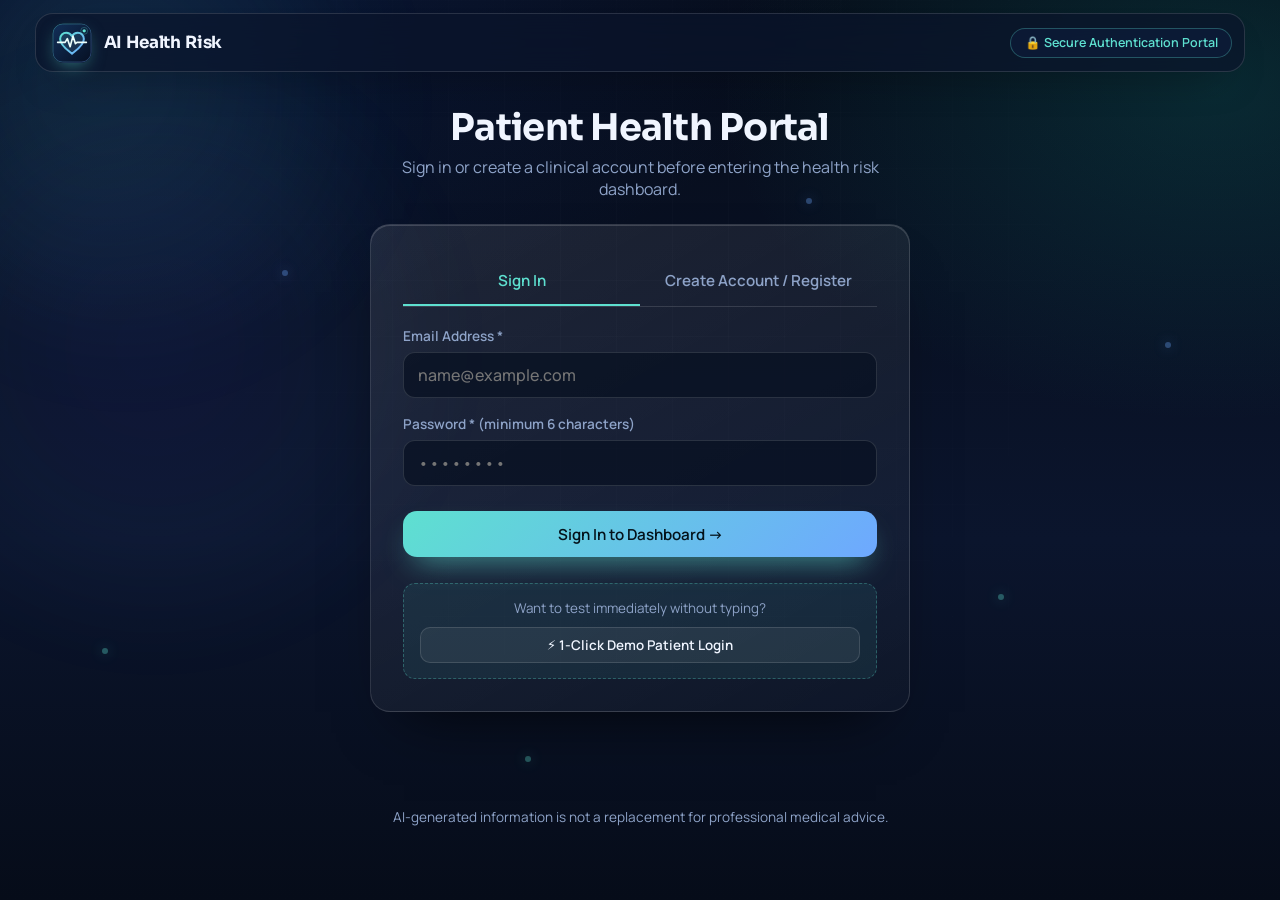
==== index.html @ 74d78f38 "Checkpoint: Working baseline before HealthBridge AI transformation" ====
<!DOCTYPE html>
<html lang="en">

<head>
  <meta charset="utf-8">
  <meta name="viewport" content="width=device-width, initial-scale=1">
  <title>Dashboard | AI Health Risk Prediction</title>
  <meta name="description"
    content="AI health risk prediction, clinical analytics dashboard, vital indicators, and medical recommendations.">
  <meta name="theme-color" content="#060c19">
  <link rel="icon" href="assets/icons/favicon.svg" type="image/svg+xml">
  <link rel="stylesheet" href="style.css">
</head>

<body>
  <a class="skip" href="#main">Skip to content</a>
  <div class="bg" aria-hidden="true"><i></i><i></i><i></i><i></i><i></i><i></i></div>
  <div class="orb-float a" aria-hidden="true"></div>
  <div class="orb-float b" aria-hidden="true"></div>

  <header class="topbar">
    <a class="brand" href="index.html" aria-label="AI Health Risk Dashboard home">
      <b>
        <svg class="ico" viewBox="0 0 24 24" fill="none" stroke="currentColor" stroke-width="1.8" stroke-linecap="round"
          stroke-linejoin="round" aria-hidden="true">
          <path d="M3 12h4l3-8 4 16 3-8h4" />
        </svg>
      </b>
      <span>AI Health Risk</span>
    </a>
    <button class="burger" type="button" aria-expanded="false" aria-controls="menu"
      aria-label="Open menu"><span></span></button>
    <nav id="menu" class="menu" aria-label="Main">
      <a href="index.html" aria-current="page" class="active">Dashboard</a>
      <a href="history.html">Health History</a>
      <a href="prescription.html">Prescription Vault</a>
      <a href="allergies.html">Allergies</a>
      <a href="result.html">Result</a>
      <a href="recommendation.html">Recommendations</a>
    </nav>
  </header>

  <main id="main" class="container">
    <!-- 1. WELCOME / DASHBOARD HEADER SECTION (Section 3) -->
    <section class="dashboard-welcome-banner glass" aria-labelledby="welcome-heading">
      <div class="welcome-text-col">
        <h1 id="welcome-heading">Welcome, <span id="dash-user-name">Patient</span></h1>
        <p>Comprehensive cardiovascular risk analytics, vital signs monitoring, and personalized clinical guidance.</p>
        <div class="welcome-meta-chips">
          <span class="meta-chip" id="dash-model-status">Checking model status…</span>
          <span class="meta-chip" id="dash-today-date">October 15, 2026</span>
          <span class="meta-chip" id="dash-total-evals-badge">0 Assessments Recorded</span>
        </div>
        <div class="welcome-cta-group">
          <a href="#analysis" class="btn p">
            <svg viewBox="0 0 24 24" fill="none" stroke="currentColor" stroke-width="2" style="width:18px;height:18px">
              <path d="M12 5v14M5 12h14" />
            </svg>
            Run Risk Assessment
          </a>
          <a href="recommendation.html" class="btn">
            <svg viewBox="0 0 24 24" fill="none" stroke="currentColor" stroke-width="2" style="width:18px;height:18px">
              <path d="M9 12l2 2 4-4m6 2a9 9 0 11-18 0 9 9 0 0118 0z" />
            </svg>
            Clinical Guidance
          </a>
        </div>
      </div>

      <!-- 3D Interactive Cardiac Hologram Visualizer Stage -->
      <div class="cardiac-3d-stage" id="cardiac-3d-stage" aria-label="Interactive 3D Cardiovascular Model">
        <div class="cardiac-3d-rings-container">
          <div class="gyro-ring ring-x"></div>
          <div class="gyro-ring ring-y"></div>
          <div class="cardiac-aura"></div>
        </div>
        <canvas id="cardiac-3d-canvas" width="220" height="220" title="Interactive 3D Heart Lattice (move cursor to rotate)"></canvas>
        <div class="cardiac-holo-tag">
          <span class="holo-pulse-indicator"></span>
          <span class="holo-pulse-caption">3D CARDIAC MESH &bull; <strong id="hologram-bpm">72</strong> BPM</span>
        </div>
      </div>
    </section>

    <!-- 2. PRIMARY TOP ANALYTICS GRID: Latest Result + Key Vitals (Section 3) -->
    <section class="dashboard-top-grid" aria-label="Primary Health Indicators">
      <!-- Left: Latest Health-Risk Assessment Card -->
      <article class="latest-risk-card glass tilt" id="dashboard-latest-risk">
        <div class="card-top-row">
          <div class="card-title-group">
            <h2>Latest Estimated Risk</h2>
            <p>Most recent model prediction from your saved assessments</p>
          </div>
          <div id="latest-risk-badge-slot">
            <span class="status-pill info">Checking...</span>
          </div>
        </div>

        <div id="latest-risk-content">
          <div style="text-align:center;padding:2rem 1rem">
            <p style="color:var(--text-muted)">Loading latest health risk evaluation...</p>
          </div>
        </div>
      </article>

      <!-- Right: Key Health Indicators (Vitals Summary) -->
      <article class="vitals-overview-card glass tilt" id="dashboard-vitals-overview">
        <div class="card-top-row">
          <div class="card-title-group">
            <h3>Key Health Indicators</h3>
            <p>Measurements from your latest saved assessment</p>
          </div>
          <span class="meta-chip" id="vitals-time-badge">Latest Records</span>
        </div>

        <div class="vitals-list-container" id="vitals-rows-container">
          <!-- Populated dynamically via script.js with real data -->
          <div style="text-align:center;padding:2rem 1rem">
            <p style="color:var(--text-muted)">Loading vital readings...</p>
          </div>
        </div>

        <div class="card-action-footer">
          <a href="#analysis" class="btn btn-sm p" style="width:100%">+ Update Vital Readings</a>
        </div>
      </article>
    </section>

    <!-- 3. CLINICAL HUB QUICK ACTIONS (Prescription Vault, Recommendations, Allergies, Problems) -->
    <section class="quick-hub-section" aria-labelledby="hub-heading">
      <div class="section-headline-group">
        <h2 id="hub-heading">Clinical Management Hub</h2>
        <p>Access your medical documents, allergy sensitivities, symptoms, and clinical advice.</p>
      </div>

      <div class="quick-hub-grid">
        <a href="prescription.html" class="quick-hub-card glass tilt">
          <div class="quick-hub-icon-row">
            <span class="quick-hub-icon">💊</span>
            <span class="quick-hub-stat-pill" id="hub-presc-count">Prescription Vault</span>
          </div>
          <h3>Prescription Vault</h3>
          <p>Securely store doctor prescriptions, upload clinical documents, and track medications.</p>
          <span class="quick-hub-link">Open Prescription Vault &rarr;</span>
        </a>

        <a href="recommendation.html" class="quick-hub-card glass tilt">
          <div class="quick-hub-icon-row">
            <span class="quick-hub-icon">📋</span>
            <span class="quick-hub-stat-pill">Clinical Guidance</span>
          </div>
          <h3>Personalized Guidance</h3>
          <p>Physician-aligned advice, lifestyle recommendations, and medicine safety screenings.</p>
          <span class="quick-hub-link">View Clinical Recommendations &rarr;</span>
        </a>

        <a href="allergies.html" class="quick-hub-card glass tilt">
          <div class="quick-hub-icon-row">
            <span class="quick-hub-icon">🛡️</span>
            <span class="quick-hub-stat-pill" id="hub-allergy-count">Allergy Profile</span>
          </div>
          <h3>Allergy Sensitivities</h3>
          <p>Document known drug and food allergies to protect against adverse interactions.</p>
          <span class="quick-hub-link">Manage Allergy Profile &rarr;</span>
        </a>

        <a href="problems.html" class="quick-hub-card glass tilt">
          <div class="quick-hub-icon-row">
            <span class="quick-hub-icon">🩺</span>
            <span class="quick-hub-stat-pill" id="hub-problem-count">Symptom Log</span>
          </div>
          <h3>Health Complaints</h3>
          <p>Record recent symptoms and complaints with automated NLP categorization.</p>
          <span class="quick-hub-link">View Health Problems &rarr;</span>
        </a>
      </div>
    </section>

    <!-- 4. HEALTH ASSESSMENT INPUT FORM -->
    <section id="analysis" class="clinical-form-card glass" aria-labelledby="analysis-form-title">
      <div class="form-header-area">
        <h2 id="analysis-form-title">
          <svg viewBox="0 0 24 24" fill="none" stroke="currentColor" stroke-width="2" class="ico"
            style="color:var(--primary)" aria-hidden="true">
            <path d="M22 12h-4l-3 9L9 3l-3 9H2" />
          </svg>
          Heart Risk Assessment
        </h2>
        <p>Enter your own, current values. The trained model uses exactly these nine inputs to estimate a risk category.
          Fields marked <span class="req" aria-hidden="true">*</span><span class="sr">with an asterisk</span> are
          required.</p>
      </div>

      <!-- Urgent-care guidance: always visible, never gated behind the prediction -->
      <aside class="urgent-box" aria-labelledby="urgent-title">
        <div class="urgent-ico-3d-wrap">
          <span class="urgent-ico" aria-hidden="true">!</span>
          <span class="urgent-pulse-wave"></span>
        </div>
        <div class="urgent-content-col">
          <div class="urgent-badge-pill">Clinical Safety Advisory</div>
          <h3 id="urgent-title">Information give you a right path</h3>
          <p>If you have chest pain or pressure, pain spreading to the arm, jaw or back, difficulty breathing, fainting,
            or sudden weakness or confusion, <strong>call your local emergency number now</strong> (for example 112 in
            India and Europe, 911 in the US).</p>
        </div>
      </aside>
      <div id="red-flag-alert" class="urgent-box live" role="alert" hidden></div>

      <form id="analysis-form" novalidate aria-describedby="analysis-form-title">
        <fieldset class="form-fieldset-group">
          <legend class="form-section-title">1. About you</legend>
          <div class="form-grid-3">
            <div class="field">
              <label for="age">Age <span class="req" aria-hidden="true">*</span></label>
              <div class="input-unit">
                <input id="age" name="age" type="number" inputmode="numeric" min="1" max="120" step="1" required
                  placeholder="e.g. 45" aria-describedby="age-help age-err">
                <span class="unit" aria-hidden="true">years</span>
              </div>
              <p class="field-help" id="age-help">Whole years, 1–120.</p>
              <p class="field-err" id="age-err"></p>
            </div>
            <div class="field">
              <label for="gender">Sex <span class="req" aria-hidden="true">*</span></label>
              <select id="gender" name="gender" data-options="gender" required
                aria-describedby="gender-help gender-err"></select>
              <p class="field-help" id="gender-help">The model was trained with Male / Female only.</p>
              <p class="field-err" id="gender-err"></p>
            </div>
          </div>
        </fieldset>

        <fieldset class="form-fieldset-group">
          <legend class="form-section-title">2. Medical history &amp; lifestyle</legend>
          <div class="form-grid-3">
            <div class="field">
              <label for="smoker_status">Do you currently smoke? <span class="req" aria-hidden="true">*</span></label>
              <select id="smoker_status" name="smoker_status" data-options="smoker_status" required
                aria-describedby="smoker-help smoker_status-err"></select>
              <p class="field-help" id="smoker-help">Any tobacco smoking at present.</p>
              <p class="field-err" id="smoker_status-err"></p>
            </div>
            <div class="field">
              <label for="diabetes_history">Diagnosed with diabetes? <span class="req"
                  aria-hidden="true">*</span></label>
              <select id="diabetes_history" name="diabetes_history" data-options="diabetes_history" required
                aria-describedby="diabetes-help diabetes_history-err"></select>
              <p class="field-help" id="diabetes-help">Diagnosed by a doctor (type 1 or type 2).</p>
              <p class="field-err" id="diabetes_history-err"></p>
            </div>
          </div>
        </fieldset>

        <fieldset class="form-fieldset-group">
          <legend class="form-section-title">3. Measurements</legend>
          <p class="fieldset-note">Measure while seated and rested for at least 5 minutes.</p>
          <div class="form-grid-3">
            <div class="field">
              <label for="systolic_blood_pressure">Systolic blood pressure <span class="req"
                  aria-hidden="true">*</span></label>
              <div class="input-unit">
                <input id="systolic_blood_pressure" name="systolic_blood_pressure" type="number" inputmode="decimal"
                  min="50" max="280" step="any" required placeholder="e.g. 118"
                  aria-describedby="sbp-help systolic_blood_pressure-err">
                <span class="unit" aria-hidden="true">mmHg</span>
              </div>
              <p class="field-help" id="sbp-help">The top number on a BP monitor. Accepted 50–280.</p>
              <p class="field-err" id="systolic_blood_pressure-err"></p>
            </div>
            <div class="field">
              <label for="heart_rate">Resting heart rate <span class="req" aria-hidden="true">*</span></label>
              <div class="input-unit">
                <input id="heart_rate" name="heart_rate" type="number" inputmode="decimal" min="30" max="250" step="any"
                  required placeholder="e.g. 72" aria-describedby="hr-help heart_rate-err">
                <span class="unit" aria-hidden="true">bpm</span>
              </div>
              <p class="field-help" id="hr-help">Beats per minute at rest. Accepted 30–250.</p>
              <p class="field-err" id="heart_rate-err"></p>
            </div>
            <div class="field">
              <label for="oxygen_saturation">Oxygen saturation (SpO₂) <span class="req"
                  aria-hidden="true">*</span></label>
              <div class="input-unit">
                <input id="oxygen_saturation" name="oxygen_saturation" type="number" inputmode="decimal" min="50"
                  max="100" step="any" required placeholder="e.g. 97"
                  aria-describedby="spo2-help oxygen_saturation-err">
                <span class="unit" aria-hidden="true">%</span>
              </div>
              <p class="field-help" id="spo2-help">From a finger pulse oximeter. Accepted 50–100.</p>
              <p class="field-err" id="oxygen_saturation-err"></p>
            </div>
            <div class="field">
              <label for="body_temperature">Body temperature <span class="req" aria-hidden="true">*</span></label>
              <div class="input-unit">
                <input id="body_temperature" name="body_temperature" type="number" inputmode="decimal" min="30" max="45"
                  step="any" required placeholder="e.g. 36.8" aria-describedby="temp-help body_temperature-err">
                <span class="unit" aria-hidden="true">°C</span>
              </div>
              <p class="field-help" id="temp-help">Degrees Celsius (°F − 32) × 5/9. Accepted 30–45.</p>
              <p class="field-err" id="body_temperature-err"></p>
            </div>
          </div>
        </fieldset>

        <fieldset class="form-fieldset-group">
          <legend class="form-section-title">4. Current symptoms</legend>
          <div class="form-grid-3">
            <div class="field">
              <label for="chest_pain_severity">Chest pain right now <span class="req"
                  aria-hidden="true">*</span></label>
              <select id="chest_pain_severity" name="chest_pain_severity" required
                aria-describedby="cp-help chest_pain_severity-err">
                <option value="">Select 0–10…</option>
                <option value="0">0 — No pain</option>
                <option value="1">1</option>
                <option value="2">2</option>
                <option value="3">3 — Mild</option>
                <option value="4">4</option>
                <option value="5">5 — Moderate</option>
                <option value="6">6</option>
                <option value="7">7 — Severe</option>
                <option value="8">8</option>
                <option value="9">9</option>
                <option value="10">10 — Worst imaginable</option>
              </select>
              <p class="field-help" id="cp-help">Self-rated on a 0–10 scale.</p>
              <p class="field-err" id="chest_pain_severity-err"></p>
            </div>
          </div>
        </fieldset>

        <div id="form-error" class="form-state-box error" role="alert" hidden></div>

        <button id="submit-btn" class="btn p submit-assessment" type="submit">
          <span class="spinner" aria-hidden="true"></span>
          <span class="btn-label">Submit Assessment</span>
        </button>

        <div class="form-hint-note">
          <svg viewBox="0 0 24 24" fill="none" stroke="currentColor" stroke-width="2" aria-hidden="true">
            <circle cx="12" cy="12" r="10" />
            <path d="M12 16v-4M12 8h.01" />
          </svg>
          <span>Your inputs are sent to the trained Random Forest model and the prediction is saved to your history. The
            result is an <strong>estimated risk category</strong> from a statistical model — not a diagnosis. A low
            estimate does not guarantee good health and a high estimate does not confirm a disease.</span>
        </div>
      </form>
    </section>

    <!-- 5. RECENT HEALTH PROBLEM & ASSESSMENT HISTORY SNAPSHOT -->
    <div style="display:grid;grid-template-columns:repeat(auto-fit,minmax(320px,1fr));gap:1.5rem;margin-bottom:2.5rem"
      id="dashboard-bottom-grid">
      <!-- Recent Symptom Logger -->
      <section id="recent-problem-section" class="glass tilt" style="padding:1.8rem" aria-labelledby="problem-heading">
        <div style="display:flex;align-items:center;gap:.7rem;margin-bottom:1rem">
          <span class="chip-ico" style="margin:0"><svg class="ico" viewBox="0 0 24 24" fill="none" stroke="currentColor"
              stroke-width="1.8" stroke-linecap="round" stroke-linejoin="round">
              <path d="M11 4H4a2 2 0 0 0-2 2v14a2 2 0 0 0 2 2h14a2 2 0 0 0 2-2v-7" />
              <path d="M18.5 2.5a2.121 2.121 0 0 1 3 3L12 15l-4 1 1-4 9.5-9.5z" />
            </svg></span>
          <div>
            <h2 id="problem-heading" style="margin:0;font-size:1.25rem">Log Recent Health Symptom</h2>
            <p style="margin:0;font-size:.85rem;color:var(--text-muted)">Record current complaints for clinical context.
            </p>
          </div>
        </div>

        <form id="problem-form" novalidate>
          <label for="problem-text"
            style="display:block;font-size:.85rem;color:var(--text-secondary);font-weight:600;margin-bottom:.4rem">Describe
            what you are experiencing *</label>
          <textarea id="problem-text" class="nl-textarea" required
            placeholder="Example: Experiencing occasional chest fluttering and lightheadedness after stairs."
            style="width:100%;box-sizing:border-box;min-height:76px"></textarea>

          <div style="display:grid;grid-template-columns:1fr 1fr;gap:.8rem;margin-top:.8rem">
            <div class="clinical-input-wrap">
              <label for="problem-severity">Severity</label>
              <select id="problem-severity">
                <option value="Mild">Mild - Manageable</option>
                <option value="Moderate" selected>Moderate - Discomforting</option>
                <option value="Severe">Severe - High impact</option>
                <option value="Critical">Critical - Emergency</option>
              </select>
            </div>
            <div class="clinical-input-wrap">
              <label for="problem-duration">Duration</label>
              <input type="text" id="problem-duration" placeholder="e.g. 2 days, since morning">
            </div>
          </div>

          <div id="problem-status" style="display:none" class="form-state-box"></div>

          <div
            style="display:flex;gap:.8rem;margin-top:1rem;justify-content:space-between;align-items:center;flex-wrap:wrap">
            <button id="problem-submit-btn" class="btn p btn-sm" type="submit">Log Symptom</button>
            <a href="problems.html"
              style="font-size:.84rem;color:var(--primary);font-weight:700;text-decoration:none">View All Symptoms
              &rarr;</a>
          </div>
        </form>
      </section>

      <!-- Recent Assessment History Snapshot -->
      <section class="recent-history-preview-card glass tilt" id="dashboard-history-snapshot"
        aria-labelledby="history-snapshot-title">
        <div style="display:flex;justify-content:space-between;align-items:center;margin-bottom:1rem">
          <div>
            <h2 id="history-snapshot-title" style="margin:0;font-size:1.25rem">Recent Assessments</h2>
            <p style="margin:0;font-size:.85rem;color:var(--text-muted)">Your latest risk evaluation snapshots.</p>
          </div>
          <a href="history.html" style="font-size:.84rem;color:var(--primary);font-weight:700;text-decoration:none">All
            History &rarr;</a>
        </div>

        <div id="history-snapshot-container">
          <p style="color:var(--text-muted);font-size:.9rem">Loading assessment snapshots...</p>
        </div>
      </section>
    </div>
  </main>

  <footer class="site">AI-generated clinical analytics and recommendations do not replace licensed healthcare diagnosis
    or treatment.</footer>
  <script src="api.js" defer></script>
  <script src="common.js" defer></script>
  <script src="script.js" defer></script>
</body>

</html>
---- style.css ----
@import url('https://fonts.googleapis.com/css2?family=Manrope:wght@400;500;600;700&family=Sora:wght@500;600;700&display=swap');

:root {
  /* ============================================================
     DESIGN SYSTEM TOKENS: AI HEALTH RISK PREDICTION SYSTEM
     ============================================================ */
  /* Surfaces & Backgrounds */
  --bg-deep: #050b17;
  --bg-base: #060c19;
  --bg-surface: #0b152d;
  --bg-surface-elevated: #101e40;
  --bg-glass: rgba(11, 22, 48, 0.72);
  --bg-glass-hover: rgba(16, 32, 68, 0.82);
  --bg-card: rgba(13, 24, 52, 0.65);
  --bg-input: rgba(7, 14, 30, 0.78);

  /* Brand Palette (Medical Teal & Clinical Blue) */
  --primary: #5ee0d0;
  --primary-hover: #45d4c3;
  --primary-glow: rgba(94, 224, 208, 0.28);
  --primary-muted: rgba(94, 224, 208, 0.12);
  --secondary: #6ea8ff;
  --secondary-glow: rgba(110, 168, 255, 0.25);
  --secondary-muted: rgba(110, 168, 255, 0.12);
  --accent-cyan: #38bdf8;

  /* High-Contrast Accessible Text */
  --text-main: #f0f5ff;
  --text-secondary: #c0d1ed;
  --text-muted: #8ea3c8;
  --text-faint: #5d7195;
  --text-inverse: #031218;

  /* Semantic Clinical Risk Tokens (Always accompanied by icon + text label) */
  --risk-low: #34d399;
  --risk-low-bg: rgba(52, 211, 153, 0.14);
  --risk-low-border: rgba(52, 211, 153, 0.4);

  --risk-mod: #fbbf24;
  --risk-mod-bg: rgba(251, 191, 36, 0.14);
  --risk-mod-border: rgba(251, 191, 36, 0.4);

  --risk-high: #fb923c;
  --risk-high-bg: rgba(251, 146, 60, 0.15);
  --risk-high-border: rgba(251, 146, 60, 0.45);

  --risk-crit: #f87171;
  --risk-crit-bg: rgba(248, 113, 113, 0.16);
  --risk-crit-border: rgba(248, 113, 113, 0.48);

  --risk-info: #60a5fa;
  --risk-info-bg: rgba(96, 165, 250, 0.14);
  --risk-info-border: rgba(96, 165, 250, 0.4);

  /* Borders & Shadows */
  --border-subtle: rgba(255, 255, 255, 0.08);
  --border-card: rgba(255, 255, 255, 0.13);
  --border-glow: rgba(94, 224, 208, 0.35);
  --shadow-sm: 0 4px 14px rgba(0, 0, 0, 0.35);
  --shadow-md: 0 16px 36px -12px rgba(0, 0, 0, 0.7);
  --shadow-lg: 0 24px 60px -20px rgba(0, 0, 0, 0.85);

  /* Geometry & Radii */
  --radius-xs: 6px;
  --radius-sm: 10px;
  --radius-md: 14px;
  --radius-lg: 20px;
  --radius-pill: 9999px;

  /* Motion & Transitions */
  --ease: cubic-bezier(0.2, 0.7, 0.2, 1);
  --trans-fast: 0.15s var(--ease);
  --trans-normal: 0.25s var(--ease);

  /* Backward Compatibility Aliases */
  --ink: var(--bg-base);
  --ink2: var(--bg-surface);
  --text: var(--text-main);
  --mute: var(--text-muted);
  --aqua: var(--primary);
  --blue: var(--secondary);
  --edge: var(--border-card);
  --low: var(--risk-low);
  --mod: var(--risk-mod);
  --high: var(--risk-high);
  --crit: var(--risk-crit);
  --info: var(--risk-info);
  --r: var(--radius-lg);
}
h1,h2,h3,h4{font-family:'Sora',sans-serif;letter-spacing:-.02em;color:var(--text);}
p,li,span,label{color:inherit;}
/* ambient background */
.bg{position:fixed;inset:0;pointer-events:none;z-index:0;overflow:hidden;}
.bg:before{content:"";position:absolute;inset:0;opacity:.5;
  background-image:linear-gradient(rgba(255,255,255,.035) 1px,transparent 1px),linear-gradient(90deg,rgba(255,255,255,.035) 1px,transparent 1px);
  background-size:56px 56px;mask-image:radial-gradient(ellipse at 50% 30%,#000,transparent 75%);}
.bg i{position:absolute;width:6px;height:6px;border-radius:50%;background:var(--aqua);opacity:.35;
  box-shadow:0 0 14px var(--aqua);animation:drift 18s ease-in-out infinite;}
.bg i:nth-child(1){left:8%;top:72%;animation-delay:-2s}.bg i:nth-child(2){left:22%;top:30%;animation-delay:-7s;background:var(--blue);box-shadow:0 0 14px var(--blue)}
.bg i:nth-child(3){left:41%;top:84%;animation-delay:-11s}.bg i:nth-child(4){left:63%;top:22%;animation-delay:-4s;background:var(--blue);box-shadow:0 0 14px var(--blue)}
.bg i:nth-child(5){left:78%;top:66%;animation-delay:-9s}.bg i:nth-child(6){left:91%;top:38%;animation-delay:-14s;background:var(--blue);box-shadow:0 0 14px var(--blue)}
@keyframes drift{0%,100%{transform:translate3d(0,0,0)}50%{transform:translate3d(18px,-46px,0)}}
/* glass + 3D */
.glass{position:relative;border-radius:var(--r);padding:1.4rem 1.5rem;border:1px solid var(--edge);
  background:linear-gradient(150deg,rgba(255,255,255,.09),rgba(255,255,255,.025));
  backdrop-filter:blur(18px) saturate(140%);-webkit-backdrop-filter:blur(18px) saturate(140%);
  box-shadow:0 34px 60px -34px rgba(0,0,0,.75),inset 0 1px 0 rgba(255,255,255,.16);}
.tilt{transform-style:preserve-3d;transition:transform .18s var(--ease),box-shadow .25s var(--ease);will-change:transform;}
.tilt:hover{box-shadow:0 44px 70px -30px rgba(0,0,0,.8),0 0 0 1px rgba(94,224,208,.25),inset 0 1px 0 rgba(255,255,255,.2);}
.tilt:after{content:"";position:absolute;inset:0;border-radius:inherit;pointer-events:none;opacity:0;transition:opacity .25s;
  background:radial-gradient(300px circle at var(--mx,50%) var(--my,50%),rgba(94,224,208,.14),transparent 60%);}
.tilt:hover:after{opacity:1}
.grid{display:grid;gap:1rem;grid-template-columns:repeat(auto-fit,minmax(230px,1fr));margin:1rem 0;}
.grid2{display:grid;gap:1rem;grid-template-columns:1.1fr 1fr;margin:1rem 0;}
@media(max-width:820px){.grid2{grid-template-columns:1fr}}
.ico{width:22px;height:22px;flex:none}
.chip-ico{display:inline-grid;place-items:center;width:44px;height:44px;border-radius:14px;color:var(--aqua);
  background:rgba(94,224,208,.1);border:1px solid rgba(94,224,208,.25);margin-bottom:.7rem;}
.glass h3{margin:.1rem 0 .35rem;font-size:1.08rem}
.glass p{color:var(--mute);margin:0;line-height:1.55;font-size:.95rem}
/* single orchestrated entrance, staggered */
.rise{animation:rise .6s var(--ease) both;animation-delay:calc(var(--i,0)*70ms);}
@keyframes rise{from{opacity:0;transform:translateY(16px)}to{opacity:1;transform:none}}
/* brand + nav */
.brand{display:flex;align-items:center;gap:.7rem;font-family:'Sora';font-weight:600;font-size:1.05rem;padding:.2rem 0 .6rem}
.brand b{display:grid;place-items:center;width:36px;height:36px;border-radius:11px;color:#04121a;
  background:linear-gradient(135deg,var(--aqua),var(--blue));box-shadow:0 8px 22px -6px rgba(94,224,208,.6)}
.cta{display:inline-flex;align-items:center;gap:.5rem;padding:.85rem 1.4rem;border-radius:14px;font-weight:700;text-decoration:none!important;
  transition:transform .15s var(--ease),box-shadow .2s;}
.cta:hover{transform:translateY(-2px)}.cta:active{transform:scale(.98)}
.cta.p{color:#04121a!important;background:linear-gradient(135deg,var(--aqua),var(--blue));box-shadow:0 16px 34px -14px rgba(94,224,208,.8)}
.cta.s{color:var(--text)!important;border:1px solid var(--edge);background:rgba(255,255,255,.06)}
/* hero */
.hero{display:grid;grid-template-columns:1.15fr .85fr;gap:2rem;align-items:center;padding:2.2rem 0 1rem;}
.hero h1{font-size:clamp(2rem,5vw,3.6rem);line-height:1.04;margin:0 0 1rem}
#hero-title {
  background: linear-gradient(135deg, var(--aqua), var(--blue));
  -webkit-background-clip: text;
  background-clip: text;
  -webkit-text-fill-color: transparent;
  color: transparent;
  filter: drop-shadow(0 0 15px rgba(94, 224, 208, 0.4));
  font-weight: 800;
  letter-spacing: 0.05em;
}
.hero p{color:var(--mute);font-size:1.05rem;line-height:1.65;max-width:52ch;margin:0 0 1.6rem}
.hero .row{display:flex;gap:.8rem;flex-wrap:wrap}
@media(max-width:860px){.hero{grid-template-columns:1fr;text-align:left}.orb-wrap{order:-1;height:250px!important}}
.orb-wrap{height:380px;perspective:900px;display:grid;place-items:center}
.orb{position:relative;width:260px;height:260px;transform-style:preserve-3d;animation:spin 26s linear infinite;}
.orb .rg{position:absolute;inset:0;border-radius:50%;border:1.5px solid rgba(94,224,208,.45);box-shadow:0 0 30px rgba(94,224,208,.15),inset 0 0 30px rgba(94,224,208,.08)}
.orb .rg:nth-child(2){transform:rotateY(60deg);border-color:rgba(110,168,255,.5)}
.orb .rg:nth-child(3){transform:rotateY(120deg);border-color:rgba(255,255,255,.25)}
.orb .rg:nth-child(4){transform:rotateX(90deg);border-color:rgba(94,224,208,.3)}
@keyframes spin{to{transform:rotateX(-12deg) rotateY(360deg)}}
.core{position:absolute;width:150px;height:150px;border-radius:50%;display:grid;place-items:center;
  background:radial-gradient(circle at 35% 30%,rgba(255,255,255,.25),rgba(94,224,208,.18) 45%,rgba(14,40,90,.55));
  border:1px solid var(--edge);box-shadow:0 0 70px rgba(94,224,208,.35);animation:beat 3.2s ease-in-out infinite}
@keyframes beat{0%,100%{transform:scale(1)}50%{transform:scale(1.05)}}
.core svg{width:96px;fill:none;stroke:var(--aqua);stroke-width:3;stroke-linecap:round;stroke-linejoin:round;
  stroke-dasharray:180;animation:ecg 3.2s linear infinite}
@keyframes ecg{from{stroke-dashoffset:180}to{stroke-dashoffset:-180}}
/* page title */
.ptitle{margin:1.2rem 0 .2rem;font-size:clamp(1.6rem,3.4vw,2.3rem)}
.psub{color:var(--mute);margin:0 0 .6rem}
/* result */
.risk-low{--risk:var(--low)}.risk-mod{--risk:var(--mod)}.risk-high{--risk:var(--high)}.risk-crit{--risk:var(--crit)}.risk-info{--risk:var(--info)}
.ringbox{display:flex;align-items:center;gap:1.6rem;flex-wrap:wrap}
.ring-wrap{position:relative;width:170px;height:170px;flex:none}
.ring{width:100%;height:100%;transform:rotate(-90deg)}
.ring circle{fill:none;stroke-width:9;stroke-linecap:round}
.ring .trk{stroke:rgba(255,255,255,.09)}
.ring .val{stroke:var(--risk);stroke-dasharray:339.3;stroke-dashoffset:var(--off);animation:fill 1.1s var(--ease) both;filter:drop-shadow(0 0 8px var(--risk))}
@keyframes fill{from{stroke-dashoffset:339.3}}
.ring-c{position:absolute;inset:0;display:grid;place-content:center;text-align:center}
.ring-c b{font-family:'Sora';font-size:2.1rem;line-height:1}.ring-c small{color:var(--mute);font-size:.72rem;margin-top:.3rem}
.level{font-family:'Sora';font-weight:700;font-size:clamp(1.6rem,3.4vw,2.2rem);color:var(--risk);margin:.2rem 0 .3rem}
.pill{display:inline-flex;align-items:center;gap:.4rem;padding:.25rem .7rem;border-radius:999px;font-size:.78rem;font-weight:600;
  color:var(--risk);border:1px solid color-mix(in srgb,var(--risk) 45%,transparent);background:color-mix(in srgb,var(--risk) 12%,transparent)}
.pill:before{content:"";width:7px;height:7px;border-radius:50%;background:var(--risk);box-shadow:0 0 8px var(--risk)}
.bar{margin:.7rem 0}.bar div.t{display:flex;justify-content:space-between;font-size:.9rem;margin-bottom:.3rem}
.bar .tr{height:8px;border-radius:99px;background:rgba(255,255,255,.08);overflow:hidden}
.bar .fl{height:100%;border-radius:99px;transform-origin:left;animation:grow .9s var(--ease) both;background:linear-gradient(90deg,var(--aqua),var(--blue))}
.bar .fl.top{background:var(--risk)}
@keyframes grow{from{transform:scaleX(0)}}
.metric .v{font-family:'Sora';font-size:1.6rem;font-weight:600;margin:.1rem 0 .5rem}
.metric .v small{font-size:.8rem;color:var(--mute);font-weight:500;margin-left:.25rem}
.metric .k{color:var(--mute);font-size:.85rem}
.flag{--risk:var(--high)}.ok{--risk:var(--low)}.neu{--risk:var(--info)}
/* recommendation cards */
details.rec{padding:0}
details.rec>summary{list-style:none;cursor:pointer;display:flex;align-items:center;gap:.9rem;padding:1.15rem 1.4rem;user-select:none}
details.rec>summary::-webkit-details-marker{display:none}
details.rec>summary h3{margin:0;flex:1}
details.rec>summary:after{content:"";width:9px;height:9px;border-right:2px solid var(--mute);border-bottom:2px solid var(--mute);transform:rotate(45deg);transition:transform .25s}
details.rec[open]>summary:after{transform:rotate(-135deg)}
details.rec .body{padding:0 1.4rem 1.3rem;animation:rise .35s var(--ease) both}
details.rec ul{list-style:none;margin:0;padding:0;display:grid;gap:.6rem}
details.rec li{display:flex;gap:.7rem;line-height:1.5;color:var(--text);font-size:.96rem}
details.rec li .ico{width:18px;height:18px;margin-top:.15rem;color:var(--aqua)}
details.rec.no li .ico{color:var(--high)}
.warn{border-color:color-mix(in srgb,var(--crit) 55%,transparent)!important;background:linear-gradient(150deg,color-mix(in srgb,var(--crit) 16%,transparent),rgba(255,255,255,.02))}
.warn .chip-ico{color:var(--crit);background:rgba(255,93,120,.12);border-color:rgba(255,93,120,.35)}
/* prescription sheet */
.rx{border-radius:var(--r);padding:1.6rem 1.7rem}
.rx h4{margin:1.3rem 0 .5rem;font-size:1rem;color:var(--aqua)}
.rx hr{border:0;border-top:1px dashed var(--edge);margin:1.1rem 0}
.kv{display:grid;grid-template-columns:repeat(auto-fit,minmax(150px,1fr));gap:.8rem}
.kv div{font-size:.8rem;color:var(--mute)}.kv b{display:block;color:var(--text);font-size:1rem;margin-top:.1rem}
.disc{display:grid;grid-template-columns:1fr 1fr;gap:1rem}
@media(max-width:700px){.disc{grid-template-columns:1fr}}
.disc .glass{padding:1.1rem 1.2rem}
.empty{color:var(--mute);font-style:italic}
/* a11y */
button:focus-visible,a:focus-visible,summary:focus-visible{outline:2px solid var(--aqua);outline-offset:3px}
@media(prefers-reduced-motion:reduce){*{animation:none!important;transition:none!important}}

/* ================= site layout (standalone pages) ================= */
html{scroll-behavior:smooth;-webkit-text-size-adjust:100%}
html,body{font-family:'Manrope',system-ui,sans-serif;color:var(--text)}
body{margin:0;min-height:100vh;overflow-x:hidden;background:
  radial-gradient(1200px 700px at 12% -10%,#12307a55,transparent 60%),
  radial-gradient(900px 600px at 95% 10%,#0f766e44,transparent 55%),
  linear-gradient(180deg,var(--ink),var(--ink2) 60%,var(--ink));background-attachment:fixed}
body.leaving{opacity:0;transition:opacity .14s ease}
.container{position:relative;z-index:1;max-width:1180px;margin:0 auto;padding:0 1.4rem 4rem;animation:pagein .5s var(--ease) both}
@keyframes pagein{from{opacity:0;transform:translateY(10px)}to{opacity:1;transform:none}}
.sr{position:absolute;width:1px;height:1px;overflow:hidden;clip:rect(0 0 0 0);white-space:nowrap}
.skip{position:absolute;left:-999px;top:.5rem;z-index:50;background:var(--aqua);color:#04121a;padding:.5rem .9rem;border-radius:10px;font-weight:700}
.skip:focus{left:.8rem}
.orb-float{position:fixed;border-radius:50%;filter:blur(70px);opacity:.35;pointer-events:none;z-index:0;animation:drift 22s ease-in-out infinite}
.orb-float.a{width:340px;height:340px;background:#2a5bd7;left:-80px;top:35%}
.orb-float.b{width:300px;height:300px;background:#0f9d8f;right:-60px;top:8%;animation-delay:-9s}
/* top bar */
.topbar{position:sticky;top:.8rem;z-index:20;display:flex;align-items:center;justify-content:space-between;gap:1rem;
  max-width:1180px;width:calc(100% - 2.8rem);margin:.8rem auto 0;padding:.55rem .7rem .55rem 1rem;border-radius:18px;
  border:1px solid var(--edge);background:rgba(10,20,44,.7);backdrop-filter:blur(16px);-webkit-backdrop-filter:blur(16px);
  box-shadow:0 20px 40px -24px rgba(0,0,0,.7)}
.brand{padding:0;color:var(--text);text-decoration:none}
.menu{display:flex;gap:.3rem}
.menu a{padding:.55rem .95rem;border-radius:12px;color:var(--mute);text-decoration:none;font-weight:600;font-size:.92rem;transition:color .2s,background .2s}
.menu a:hover{color:var(--text);background:rgba(255,255,255,.07)}
.menu a[aria-current="page"]{color:#04121a;background:linear-gradient(135deg,var(--aqua),var(--blue))}
.burger{display:none;width:44px;height:44px;border-radius:12px;border:1px solid var(--edge);background:rgba(255,255,255,.06);cursor:pointer;place-items:center}
.burger span,.burger span:before,.burger span:after{content:"";display:block;width:18px;height:2px;background:var(--text);border-radius:2px;position:relative;transition:transform .2s,opacity .2s}
.burger span:before{position:absolute;top:-6px}.burger span:after{position:absolute;top:6px}
.burger[aria-expanded="true"] span{background:transparent}
.burger[aria-expanded="true"] span:before{top:0;transform:rotate(45deg)}.burger[aria-expanded="true"] span:after{top:0;transform:rotate(-45deg)}
@media(max-width:760px){
  .burger{display:grid}
  .menu{display:none;position:absolute;top:calc(100% + .5rem);left:0;right:0;flex-direction:column;padding:.6rem;border-radius:18px;
    border:1px solid var(--edge);background:rgba(10,20,44,.96);backdrop-filter:blur(16px)}
  .menu.open{display:flex}.menu a{padding:.9rem 1rem}
}
/* buttons */
.btn{display:inline-flex;align-items:center;justify-content:center;gap:.5rem;font:600 .95rem 'Manrope',system-ui,sans-serif;min-height:46px;padding:0 1.3rem;
  border-radius:14px;cursor:pointer;color:var(--text);text-decoration:none;border:1px solid var(--edge);background:rgba(255,255,255,.06);
  transition:transform .15s var(--ease),box-shadow .2s,border-color .2s}
.btn:hover:not(:disabled){transform:translateY(-2px);border-color:rgba(94,224,208,.5);box-shadow:0 12px 26px -12px rgba(94,224,208,.55)}
.btn:active{transform:translateY(1px) scale(.985)}
.btn:disabled{opacity:.5;cursor:wait}
.btn.p{color:#04121a;border:0;background:linear-gradient(135deg,var(--aqua),var(--blue));box-shadow:0 14px 30px -12px rgba(94,224,208,.7)}
.pager{display:flex;justify-content:space-between;gap:1rem;margin:2rem 0 0;flex-wrap:wrap}
.pager .btn{min-width:160px}
.actions{display:flex;gap:.8rem;margin-top:1rem;flex-wrap:wrap}
/* form */
.fields{display:grid;gap:1rem;grid-template-columns:repeat(auto-fit,minmax(200px,1fr));margin:1rem 0 1.4rem}
.fields label{display:grid;gap:.35rem;font-size:.85rem;color:var(--mute);font-weight:600}
.fields input,.fields select{font:500 1rem 'Manrope',system-ui,sans-serif;color:var(--text);min-height:46px;padding:0 .9rem;border-radius:12px;
  border:1px solid var(--edge);background:rgba(8,16,34,.7);width:100%;box-sizing:border-box}
.fields input:focus,.fields select:focus{outline:2px solid var(--aqua);outline-offset:1px}
.fields option{background:#0b1630}
.err{color:#ff9aa9;margin:.8rem 0 0;min-height:1.2em}
.hint{font-size:.82rem;color:var(--mute);margin-top:.8rem}
.empty-card{text-align:center;padding:2.4rem 1.4rem;margin-top:2rem}
.empty-card .btn{margin-top:1.1rem}
footer.site{position:relative;z-index:1;text-align:center;color:var(--mute);font-size:.85rem;padding:0 1.4rem 2rem}
.cat-meta{display:flex;gap:.6rem;align-items:center}
.muted-card{opacity:.7}
html.js .reveal{opacity:0;transform:translateY(18px)}
html.js .reveal.in{opacity:1;transform:none;transition:opacity .6s var(--ease),transform .6s var(--ease);transition-delay:calc(var(--i,0)*70ms)}
.rise{animation:none}
@media(max-width:560px){.glass{padding:1.1rem 1.1rem}.ring-wrap{width:140px;height:140px}.container{padding:0 1rem 3rem}.topbar{width:calc(100% - 2rem)}}
@media print{
  .bg,.orb-float,.topbar,.noprint,footer.site{display:none!important}
  body{background:#fff!important}
  .glass,.rx{background:#fff!important;box-shadow:none!important;border:1px solid #bbb!important;backdrop-filter:none}
  html.js .reveal{opacity:1!important;transform:none!important}
}

/* ============================================================
   AUTH, RECENT PROBLEMS, HISTORY, VAULT & ALLERGY ADDITIONS
   ============================================================ */

/* Topbar Auth Badge & Navigation */
.auth-nav{display:flex;align-items:center;gap:.6rem;margin-left:auto}
.user-badge{display:inline-flex;align-items:center;gap:.5rem;padding:.4rem .85rem;border-radius:12px;
  background:rgba(255,255,255,.07);border:1px solid var(--edge);font-size:.85rem;font-weight:600;color:var(--text)}
.user-badge svg{width:16px;height:16px;color:var(--aqua)}
.btn-sm{min-height:36px;padding:0 .9rem;font-size:.84rem;border-radius:10px}
.btn-danger{color:#ff9aa9!important;border-color:rgba(255,93,120,.35)!important;background:rgba(255,93,120,.1)!important}
.btn-danger:hover{border-color:var(--crit)!important;box-shadow:0 8px 20px -8px rgba(255,93,120,.6)!important}

/* Auth Modal */
.modal-overlay{position:fixed;inset:0;background:rgba(4,10,22,.85);backdrop-filter:blur(12px);-webkit-backdrop-filter:blur(12px);
  z-index:9999;display:grid;place-items:center;padding:1.4rem;animation:fadein .2s var(--ease) both}
.modal-card{width:100%;max-width:440px;border-radius:var(--r);position:relative;animation:modalpop .3s var(--ease) both}
@keyframes fadein{from{opacity:0}to{opacity:1}}
@keyframes modalpop{from{opacity:0;transform:scale(.95) translateY(12px)}to{opacity:1;transform:none}}
.modal-close{position:absolute;top:1.1rem;right:1.1rem;width:34px;height:34px;border-radius:10px;
  background:rgba(255,255,255,.07);border:1px solid var(--edge);color:var(--mute);cursor:pointer;display:grid;place-items:center}
.modal-close:hover{color:var(--text);border-color:rgba(255,255,255,.3)}
.auth-tabs{display:flex;border-bottom:1px solid var(--edge);margin:1rem 0 1.3rem}
.auth-tab{flex:1;background:transparent;border:0;padding:.8rem;color:var(--mute);font:600 .95rem 'Manrope',sans-serif;
  cursor:pointer;border-bottom:2px solid transparent;transition:all .2s}
.auth-tab.active{color:var(--aqua);border-bottom-color:var(--aqua)}
.quick-demo-box{margin-top:1.2rem;padding:.9rem 1rem;border-radius:12px;background:rgba(94,224,208,.08);
  border:1px dashed rgba(94,224,208,.3);text-align:center}
.quick-demo-box p{font-size:.82rem;color:var(--mute);margin-bottom:.6rem}

/* Notifications Toast */
.toast-container{position:fixed;bottom:1.5rem;right:1.5rem;z-index:99999;display:flex;flex-direction:column;gap:.6rem;max-width:380px}
.toast{display:flex;align-items:center;gap:.75rem;padding:.9rem 1.2rem;border-radius:14px;
  font-size:.9rem;font-weight:500;box-shadow:0 20px 40px -10px rgba(0,0,0,.8);animation:toastin .3s var(--ease) both}
.toast.success{background:rgba(10,34,30,.95);border:1px solid var(--low);color:#d0fce7}
.toast.error{background:rgba(38,12,20,.95);border:1px solid var(--crit);color:#ffe4e8}
.toast.info{background:rgba(12,25,50,.95);border:1px solid var(--blue);color:#e2ecff}
@keyframes toastin{from{opacity:0;transform:translateY(20px)}to{opacity:1;transform:none}}

/* Forms & Natural Language Cards */
.nl-textarea{width:100%;min-height:110px;padding:.9rem 1rem;border-radius:14px;border:1px solid var(--edge);
  background:rgba(8,16,34,.7);color:var(--text);font:500 .98rem 'Manrope',sans-serif;line-height:1.55;
  box-sizing:border-box;resize:vertical;transition:border-color .2s}
.nl-textarea:focus{outline:2px solid var(--aqua);outline-offset:1px}
.form-row{display:grid;grid-template-columns:repeat(auto-fit,minmax(180px,1fr));gap:1rem;margin:1rem 0}
.form-state-box{padding:.9rem 1.1rem;border-radius:12px;margin:1rem 0;display:flex;align-items:center;gap:.7rem;font-size:.92rem}
.form-state-box.success{background:rgba(95,227,176,.12);border:1px solid var(--low);color:#c7f9e5}
.form-state-box.error{background:rgba(255,93,120,.12);border:1px solid var(--crit);color:#ffccd5}
.form-state-box.info{background:rgba(110,168,255,.12);border:1px solid var(--blue);color:#d9e7ff}

/* Lists, Cards, Vault & Repeaters */
.card-header{display:flex;justify-content:space-between;align-items:flex-start;gap:1rem;margin-bottom:.8rem;flex-wrap:wrap}
.card-badge{display:inline-flex;align-items:center;gap:.35rem;padding:.2rem .65rem;border-radius:99px;font-size:.76rem;font-weight:700}
.badge-cat{background:rgba(110,168,255,.15);border:1px solid rgba(110,168,255,.3);color:var(--blue)}
.badge-sev{background:rgba(245,194,107,.15);border:1px solid rgba(245,194,107,.35);color:var(--mod)}
.badge-sev.Severe,.badge-sev.Critical{background:rgba(255,93,120,.18);border-color:rgba(255,93,120,.4);color:var(--crit)}
.badge-sev.Mild{background:rgba(95,227,176,.15);border-color:rgba(95,227,176,.3);color:var(--low)}

/* File Dropzone & Upload */
.dropzone{border:2px dashed var(--edge);border-radius:16px;padding:2rem 1.4rem;text-align:center;
  cursor:pointer;transition:border-color .2s,background .2s;background:rgba(8,16,34,.4);position:relative}
.dropzone:hover,.dropzone.dragover{border-color:var(--aqua);background:rgba(94,224,208,.05)}
.dropzone input[type="file"]{position:absolute;inset:0;opacity:0;cursor:pointer}
.file-preview{display:flex;align-items:center;justify-content:space-between;gap:1rem;padding:.7rem 1rem;
  border-radius:12px;background:rgba(255,255,255,.06);border:1px solid var(--edge);margin-top:.8rem}

/* Dynamic Medicine Repeater */
.med-table{width:100%;border-collapse:separate;border-spacing:0 .5rem}
.med-row{display:grid;grid-template-columns:1.8fr 1.1fr 1.1fr 1.1fr auto;gap:.6rem;align-items:center;
  padding:.7rem .8rem;border-radius:12px;background:rgba(255,255,255,.04);border:1px solid var(--edge);margin-bottom:.6rem}
@media(max-width:760px){.med-row{grid-template-columns:1fr 1fr;gap:.5rem}.med-row .del-col{grid-column:span 2}}
.med-row input{min-height:40px;padding:0 .7rem;font-size:.88rem;border-radius:10px;border:1px solid var(--edge);
  background:rgba(8,16,34,.7);color:var(--text);width:100%;box-sizing:border-box}

/* Item history card styles */
.history-item{margin-bottom:1.1rem;position:relative}
.history-meta{display:flex;align-items:center;gap:1rem;color:var(--mute);font-size:.85rem;margin-bottom:.5rem;flex-wrap:wrap}
.history-title{font-size:1.15rem;font-weight:700;margin:0 0 .5rem;color:var(--text)}
.history-actions{display:flex;gap:.6rem;margin-top:1rem;justify-content:flex-end}
.pill-list{display:flex;flex-wrap:wrap;gap:.4rem;margin:.6rem 0}
.pill-chip{font-size:.8rem;padding:.2rem .6rem;border-radius:8px;background:rgba(255,255,255,.06);border:1px solid var(--edge);color:var(--text)}

/* ============================================================
   RECOMMENDATION ENGINE & MEDICINE SAFETY LAYER STYLES
   ============================================================ */

.rec-page-wrap{display:flex;flex-direction:column;gap:1.6rem;margin-top:1rem}

/* Emergency Safety Banner */
.emergency-banner{
  background:radial-gradient(ellipse at top left,rgba(255,93,120,.25),rgba(30,8,16,.92));
  border:2px solid var(--crit);
  border-radius:var(--r);
  padding:1.4rem 1.6rem;
  box-shadow:0 0 35px -5px rgba(255,93,120,.45);
  animation:emer-pulse 2.2s infinite ease-in-out;
  position:relative;
  overflow:hidden;
}
@keyframes emer-pulse{
  0%,100%{box-shadow:0 0 25px -5px rgba(255,93,120,.35);border-color:rgba(255,93,120,.8)}
  50%{box-shadow:0 0 45px 5px rgba(255,93,120,.65);border-color:rgba(255,140,160,1)}
}
.emergency-head{display:flex;align-items:center;gap:.9rem;margin-bottom:.6rem}
.emergency-badge{
  background:var(--crit);color:#fff;font-size:.78rem;font-weight:800;
  text-transform:uppercase;letter-spacing:.08em;padding:.25rem .75rem;border-radius:99px;
  display:inline-flex;align-items:center;gap:.4rem
}
.emergency-text{font-size:1.02rem;line-height:1.6;color:#ffe6ea;margin:.4rem 0 0;font-weight:500}

/* Patient Context Chips Bar */
.context-bar{
  display:flex;flex-wrap:wrap;align-items:center;justify-content:space-between;
  gap:.8rem;padding:.9rem 1.2rem;border-radius:14px;
  background:rgba(14,24,46,.5);border:1px solid var(--edge);font-size:.86rem
}
.context-chips-group{display:flex;flex-wrap:wrap;gap:.5rem;align-items:center}
.context-tag{
  display:inline-flex;align-items:center;gap:.4rem;padding:.2rem .65rem;border-radius:99px;
  background:rgba(94,224,208,.1);border:1px solid rgba(94,224,208,.3);color:var(--aqua);font-size:.8rem;font-weight:600
}
.context-tag.warn{
  background:rgba(245,194,107,.1);border-color:rgba(245,194,107,.35);color:var(--mod)
}

/* Risk Summary Card */
.risk-summary-card{padding:1.6rem}
.risk-summary-grid{display:grid;grid-template-columns:repeat(auto-fit,minmax(240px,1fr));gap:1.5rem;align-items:center}
.risk-metric-box{display:flex;flex-direction:column;gap:.3rem}
.risk-metric-val{font-size:2.2rem;font-weight:800;letter-spacing:-.02em;line-height:1.1}
.prob-dist-wrap{display:flex;flex-direction:column;gap:.55rem}
.prob-row{display:grid;grid-template-columns:100px 1fr 48px;align-items:center;gap:.8rem;font-size:.82rem}
.prob-bar-track{height:8px;border-radius:99px;background:rgba(255,255,255,.08);overflow:hidden;position:relative}
.prob-bar-fill{height:100%;border-radius:99px;transition:width .8s var(--ease)}
.fill-low{background:var(--low)}
.fill-mod{background:var(--mod)}
.fill-high{background:var(--high)}
.fill-crit{background:var(--crit)}

/* Doctor Recommendation Card */
.doc-rec-card{
  padding:1.6rem;
  border:1px solid rgba(110,168,255,.3);
  background:radial-gradient(ellipse at top right,rgba(110,168,255,.12),rgba(8,16,34,.7));
}
.doc-header{display:flex;justify-content:space-between;align-items:flex-start;flex-wrap:wrap;gap:1rem;margin-bottom:1rem}
.doc-title-group{display:flex;flex-direction:column;gap:.3rem}
.doc-specialist-title{font-size:1.45rem;font-weight:800;color:var(--text);margin:0;display:flex;align-items:center;gap:.6rem}
.urgency-pill{
  display:inline-flex;align-items:center;gap:.4rem;padding:.3rem .8rem;border-radius:99px;
  font-size:.8rem;font-weight:700;letter-spacing:.02em
}
.urgency-pill.Immediate,.urgency-pill.Emergency{background:rgba(255,93,120,.2);border:1px solid var(--crit);color:var(--crit)}
.urgency-pill.Prompt{background:rgba(255,142,60,.2);border:1px solid var(--high);color:var(--high)}
.urgency-pill.Timely{background:rgba(245,194,107,.2);border:1px solid var(--mod);color:var(--mod)}
.urgency-pill.Routine{background:rgba(95,227,176,.2);border:1px solid var(--low);color:var(--low)}
.doc-reason{font-size:.98rem;line-height:1.6;color:#d5e2f7;margin-bottom:1.1rem;font-weight:500}
.doc-points-title{font-size:.86rem;font-weight:700;text-transform:uppercase;letter-spacing:.05em;color:var(--mute);margin-bottom:.6rem}
.doc-points-list{list-style:none;padding:0;margin:0;display:flex;flex-direction:column;gap:.5rem}
.doc-points-list li{display:flex;align-items:flex-start;gap:.6rem;font-size:.92rem;line-height:1.45;color:var(--text)}
.doc-points-list li svg{width:16px;height:16px;color:var(--aqua);flex-shrink:0;margin-top:.2rem}

/* Guidance (What to do / What to avoid) */
.guidance-grid{display:grid;grid-template-columns:repeat(auto-fit,minmax(320px,1fr));gap:1.4rem}
.guidance-card{padding:1.5rem}
.guidance-head{display:flex;align-items:center;gap:.7rem;margin-bottom:1.1rem}
.guidance-head h2{margin:0;font-size:1.22rem}
.guidance-list{list-style:none;padding:0;margin:0;display:flex;flex-direction:column;gap:.75rem}
.guidance-list li{display:flex;align-items:flex-start;gap:.7rem;font-size:.92rem;line-height:1.52;color:var(--text)}
.guidance-list li svg{width:18px;height:18px;flex-shrink:0;margin-top:.2rem}
.guidance-do svg{color:var(--low)}
.guidance-avoid svg{color:var(--crit)}

/* Medicine Information & Safety Screening Section */
.med-section-head{display:flex;flex-direction:column;gap:.3rem;margin-top:.5rem}
.med-disclaimer-box{
  display:flex;align-items:flex-start;gap:.8rem;padding:1rem 1.2rem;border-radius:14px;
  background:rgba(245,194,107,.08);border:1px solid rgba(245,194,107,.3);font-size:.88rem;line-height:1.55;color:#fcecd0
}
.med-disclaimer-box svg{width:20px;height:20px;color:var(--mod);flex-shrink:0;margin-top:.15rem}

.meds-grid{display:grid;grid-template-columns:repeat(auto-fit,minmax(320px,1fr));gap:1.3rem;margin-top:.8rem}
.med-card{
  padding:1.4rem;display:flex;flex-direction:column;gap:.9rem;
  border:1px solid var(--edge);transition:border-color .2s
}
.med-card.conflict{border-color:rgba(255,93,120,.5);background:radial-gradient(ellipse at top right,rgba(255,93,120,.08),rgba(8,16,34,.7))}
.med-card-top{display:flex;justify-content:space-between;align-items:flex-start;gap:.6rem;flex-wrap:wrap}
.med-name-title{font-size:1.2rem;font-weight:700;margin:0;color:var(--text)}
.med-generic{font-size:.82rem;color:var(--mute);margin-top:.15rem}
.med-status-badge{
  font-size:.75rem;font-weight:700;padding:.2rem .6rem;border-radius:99px;display:inline-flex;align-items:center;gap:.35rem
}
.med-status-conflict{background:rgba(255,93,120,.18);border:1px solid var(--crit);color:#ff9aa9}
.med-status-review{background:rgba(110,168,255,.15);border:1px solid rgba(110,168,255,.35);color:var(--blue)}

.med-warning-alert{
  padding:.75rem .9rem;border-radius:10px;background:rgba(255,93,120,.12);
  border:1px solid rgba(255,93,120,.35);color:#ffd8df;font-size:.85rem;line-height:1.48;font-weight:500
}
.badge-verified-db{
  display:inline-flex;align-items:center;gap:.35rem;padding:.2rem .65rem;border-radius:99px;
  background:rgba(94,224,208,.12);border:1px solid rgba(94,224,208,.35);color:var(--aqua);
  font-size:.76rem;font-weight:700;text-transform:uppercase;letter-spacing:.04em
}
.badge-ai-guidance{
  display:inline-flex;align-items:center;gap:.35rem;padding:.2rem .65rem;border-radius:99px;
  background:rgba(110,168,255,.12);border:1px solid rgba(110,168,255,.35);color:var(--blue);
  font-size:.76rem;font-weight:700;text-transform:uppercase;letter-spacing:.04em
}
.med-screening-note{
  font-size:.78rem;color:var(--mute);line-height:1.45;padding:.5rem .7rem;border-radius:8px;
  background:rgba(255,255,255,.03);border:1px solid rgba(255,255,255,.06)
}

/* State Cards */
.rec-loading-card{text-align:center;padding:3rem 1.5rem}
.rec-spinner{
  width:44px;height:44px;border:3px solid rgba(255,255,255,.1);border-top-color:var(--aqua);
  border-radius:50%;margin:0 auto 1.2rem;animation:spin 1s linear infinite
}
@keyframes spin{to{transform:rotate(360deg)}}
.rec-empty-box{text-align:center;padding:3rem 1.5rem}

/* ============================================================
   PRESCRIPTION VAULT & COLLECTION STYLES
   ============================================================ */

/* Large Upload Container */
.vault-upload-container {
  padding: 2rem;
  margin: 1.5rem 0 2.5rem;
  border: 1px solid rgba(94, 224, 208, 0.25);
  background: radial-gradient(ellipse at top center, rgba(94, 224, 208, 0.08), rgba(8, 16, 34, 0.85));
  border-radius: var(--r);
  box-shadow: 0 20px 45px -15px rgba(0, 0, 0, 0.6);
  position: relative;
}

.vault-upload-hero {
  text-align: center;
  margin-bottom: 1.8rem;
}

.vault-upload-hero h2 {
  font-size: 1.6rem;
  margin: 0 0 .4rem;
  color: var(--text);
}

.vault-upload-hero p {
  color: var(--mute);
  font-size: .95rem;
  max-width: 60ch;
  margin: 0 auto;
}

/* Centered Upload Dropzone Box */
.vault-dropzone-box {
  position: relative;
  display: flex;
  flex-direction: column;
  align-items: center;
  justify-content: center;
  min-height: 180px;
  padding: 2rem 1.5rem;
  border: 2px dashed rgba(94, 224, 208, 0.35);
  border-radius: 16px;
  background: rgba(14, 24, 46, 0.45);
  transition: all 0.25s var(--ease);
  cursor: pointer;
  text-align: center;
}

.vault-dropzone-box:hover,
.vault-dropzone-box.dragover {
  border-color: var(--aqua);
  background: rgba(94, 224, 208, 0.08);
  box-shadow: 0 0 25px rgba(94, 224, 208, 0.2);
}

.vault-dropzone-box input[type="file"] {
  position: absolute;
  inset: 0;
  width: 100%;
  height: 100%;
  opacity: 0;
  cursor: pointer;
  z-index: 5;
}

.vault-dropzone-icon {
  width: 52px;
  height: 52px;
  border-radius: 14px;
  background: linear-gradient(135deg, rgba(94,224,208,.2), rgba(110,168,255,.2));
  color: var(--aqua);
  display: flex;
  align-items: center;
  justify-content: center;
  margin-bottom: 1rem;
  box-shadow: 0 8px 20px rgba(0,0,0,.3);
}

.vault-dropzone-icon svg {
  width: 28px;
  height: 28px;
}

.vault-upload-btn-centered {
  margin-top: .9rem;
  pointer-events: none; /* Let parent or input handle click */
  display: inline-flex;
  align-items: center;
  gap: .5rem;
}

/* File Selected Preview Banner */
.vault-preview-card {
  display: flex;
  align-items: center;
  justify-content: space-between;
  gap: 1.2rem;
  padding: 1rem 1.4rem;
  border-radius: 14px;
  background: rgba(14, 24, 46, 0.8);
  border: 1px solid rgba(94, 224, 208, 0.3);
  margin-top: 1.2rem;
  flex-wrap: wrap;
}

.vault-preview-left {
  display: flex;
  align-items: center;
  gap: 1rem;
}

.vault-thumb-wrap {
  width: 64px;
  height: 64px;
  border-radius: 10px;
  overflow: hidden;
  background: rgba(0, 0, 0, 0.3);
  border: 1px solid var(--edge);
  display: flex;
  align-items: center;
  justify-content: center;
  flex-shrink: 0;
}

.vault-thumb-wrap img {
  width: 100%;
  height: 100%;
  object-fit: cover;
}

.vault-thumb-wrap .pdf-icon-badge {
  font-size: 1.8rem;
}

.vault-file-meta-col {
  display: flex;
  flex-direction: column;
  gap: .25rem;
}

.vault-file-name {
  font-weight: 700;
  font-size: 1rem;
  color: var(--text);
  word-break: break-all;
}

.vault-file-size-type {
  font-size: .82rem;
  color: var(--mute);
  display: flex;
  align-items: center;
  gap: .6rem;
}

.vault-type-tag {
  display: inline-block;
  padding: .15rem .5rem;
  border-radius: 6px;
  font-size: .74rem;
  font-weight: 700;
  text-transform: uppercase;
  background: rgba(94, 224, 208, 0.15);
  color: var(--aqua);
  border: 1px solid rgba(94, 224, 208, 0.3);
}

.vault-preview-actions {
  display: flex;
  gap: .6rem;
  align-items: center;
}

/* Upload Fields Section inside container */
.vault-fields-grid {
  display: grid;
  grid-template-columns: repeat(auto-fit, minmax(260px, 1fr));
  gap: 1.1rem;
  margin-top: 1.6rem;
}

.vault-field-group {
  display: flex;
  flex-direction: column;
  gap: .4rem;
}

.vault-field-group label {
  font-size: .86rem;
  font-weight: 700;
  color: #c0d1f0;
  display: flex;
  align-items: center;
  gap: .4rem;
}

.vault-field-group input,
.vault-field-group textarea {
  font: 500 0.95rem 'Manrope', sans-serif;
  color: var(--text);
  min-height: 44px;
  padding: 0 .9rem;
  border-radius: 10px;
  border: 1px solid var(--edge);
  background: rgba(8, 16, 34, 0.7);
  width: 100%;
  box-sizing: border-box;
  transition: border-color 0.2s;
}

.vault-field-group textarea {
  min-height: 80px;
  padding: .7rem .9rem;
  resize: vertical;
}

.vault-field-group input:focus,
.vault-field-group textarea:focus {
  outline: none;
  border-color: var(--aqua);
  box-shadow: 0 0 10px rgba(94, 224, 208, 0.25);
}

/* Form State Notification Box */
.form-state-box {
  display: flex;
  align-items: center;
  gap: .8rem;
  padding: .9rem 1.2rem;
  border-radius: 12px;
  font-size: .9rem;
  margin-top: 1.2rem;
}

.form-state-box.info {
  background: rgba(110, 168, 255, 0.12);
  border: 1px solid rgba(110, 168, 255, 0.35);
  color: #dbe8ff;
}

.form-state-box.error {
  background: rgba(255, 93, 120, 0.15);
  border: 1px solid rgba(255, 93, 120, 0.4);
  color: #ffdce1;
}

.form-state-box.success {
  background: rgba(95, 227, 176, 0.15);
  border: 1px solid rgba(95, 227, 176, 0.4);
  color: #ddfaed;
}

/* Upload Progress Bar */
.vault-upload-progress-wrap {
  margin-top: 1.2rem;
  padding: .9rem 1.1rem;
  border-radius: 12px;
  background: rgba(14, 24, 46, 0.7);
  border: 1px solid rgba(94, 224, 208, 0.3);
}

.progress-label-row {
  display: flex;
  justify-content: space-between;
  align-items: center;
  font-size: .84rem;
  font-weight: 600;
  color: var(--text);
  margin-bottom: .5rem;
}

.progress-track {
  width: 100%;
  height: 8px;
  border-radius: 99px;
  background: rgba(255, 255, 255, 0.08);
  overflow: hidden;
}

.progress-bar-fill {
  height: 100%;
  border-radius: 99px;
  background: linear-gradient(90deg, var(--aqua), var(--blue));
  transition: width 0.3s ease;
}

/* My Prescriptions Grid & Cards */
.prescriptions-section {
  margin-top: 2rem;
}

.prescriptions-section-head {
  display: flex;
  justify-content: space-between;
  align-items: center;
  flex-wrap: wrap;
  gap: 1rem;
  margin-bottom: 1.4rem;
}

.prescriptions-section-head h2 {
  font-size: 1.45rem;
  margin: 0;
  display: flex;
  align-items: center;
  gap: .6rem;
}

.prescriptions-grid {
  display: grid;
  grid-template-columns: repeat(auto-fill, minmax(320px, 1fr));
  gap: 1.4rem;
}

.presc-card {
  display: flex;
  flex-direction: column;
  justify-content: space-between;
  border: 1px solid var(--edge);
  border-radius: var(--r);
  padding: 1.4rem;
  background: linear-gradient(150deg, rgba(255,255,255,.07), rgba(255,255,255,.02));
  backdrop-filter: blur(14px);
  position: relative;
  transition: transform 0.2s var(--ease), box-shadow 0.2s var(--ease), border-color 0.2s;
  cursor: pointer;
}

.presc-card:hover {
  transform: translateY(-3px);
  border-color: rgba(94, 224, 208, 0.35);
  box-shadow: 0 16px 36px -10px rgba(0,0,0,0.7), 0 0 15px rgba(94, 224, 208, 0.12);
}

.presc-card-top {
  display: flex;
  align-items: flex-start;
  gap: 1rem;
  margin-bottom: 1rem;
}

.presc-card-thumb {
  width: 58px;
  height: 58px;
  border-radius: 12px;
  background: rgba(14, 24, 46, 0.7);
  border: 1px solid var(--edge);
  display: flex;
  align-items: center;
  justify-content: center;
  flex-shrink: 0;
  overflow: hidden;
}

.presc-card-thumb img {
  width: 100%;
  height: 100%;
  object-fit: cover;
}

.presc-card-meta {
  flex: 1;
  min-width: 0;
}

.presc-card-date-badge {
  display: inline-flex;
  align-items: center;
  gap: .35rem;
  font-size: .78rem;
  font-weight: 700;
  color: var(--aqua);
  background: rgba(94, 224, 208, 0.1);
  padding: .2rem .55rem;
  border-radius: 6px;
  margin-bottom: .4rem;
}

.presc-card-problem {
  font-size: 1.15rem;
  font-weight: 700;
  color: var(--text);
  margin: 0 0 .25rem;
  white-space: nowrap;
  overflow: hidden;
  text-overflow: ellipsis;
}

.presc-card-doctor {
  font-size: .88rem;
  color: #b0c2e6;
  display: flex;
  align-items: center;
  gap: .4rem;
  margin: 0;
}

.presc-card-hospital {
  font-size: .82rem;
  color: var(--mute);
  margin-top: .2rem;
}

.presc-card-meds-summary {
  display: flex;
  flex-wrap: wrap;
  gap: .4rem;
  margin: .9rem 0;
  min-height: 28px;
}

.presc-med-chip {
  font-size: .78rem;
  font-weight: 600;
  padding: .2rem .55rem;
  border-radius: 6px;
  background: rgba(255, 255, 255, 0.05);
  border: 1px solid var(--edge);
  color: var(--text);
}

.presc-card-footer {
  display: flex;
  justify-content: space-between;
  align-items: center;
  gap: .6rem;
  padding-top: .9rem;
  border-top: 1px solid rgba(255, 255, 255, 0.07);
  margin-top: auto;
}

/* Modal Dialog Styles */
.vault-modal-overlay {
  position: fixed;
  inset: 0;
  background: rgba(4, 10, 24, 0.78);
  backdrop-filter: blur(8px);
  -webkit-backdrop-filter: blur(8px);
  z-index: 9999;
  display: flex;
  align-items: center;
  justify-content: center;
  padding: 1.5rem;
  overflow-y: auto;
  opacity: 0;
  pointer-events: none;
  transition: opacity 0.2s var(--ease);
}

.vault-modal-overlay.active {
  opacity: 1;
  pointer-events: auto;
}

.vault-modal-box {
  background: #0d1830;
  border: 1px solid rgba(94, 224, 208, 0.3);
  border-radius: 20px;
  width: 100%;
  max-width: 780px;
  max-height: 90vh;
  display: flex;
  flex-direction: column;
  box-shadow: 0 25px 60px rgba(0, 0, 0, 0.8), 0 0 30px rgba(94, 224, 208, 0.15);
  transform: scale(0.95);
  transition: transform 0.2s var(--ease);
  overflow: hidden;
}

.vault-modal-overlay.active .vault-modal-box {
  transform: scale(1);
}

.vault-modal-header {
  display: flex;
  justify-content: space-between;
  align-items: center;
  padding: 1.4rem 1.6rem;
  border-bottom: 1px solid var(--edge);
  background: rgba(14, 24, 46, 0.6);
}

.vault-modal-header h3 {
  margin: 0;
  font-size: 1.25rem;
  color: var(--text);
  display: flex;
  align-items: center;
  gap: .6rem;
}

.vault-modal-close {
  background: none;
  border: none;
  color: var(--mute);
  font-size: 1.6rem;
  cursor: pointer;
  line-height: 1;
  padding: .2rem .5rem;
  border-radius: 8px;
  transition: color 0.15s, background 0.15s;
}

.vault-modal-close:hover {
  color: var(--text);
  background: rgba(255, 255, 255, 0.08);
}

.vault-modal-body {
  padding: 1.6rem;
  overflow-y: auto;
  flex: 1;
}

.vault-modal-footer {
  display: flex;
  justify-content: space-between;
  align-items: center;
  gap: .8rem;
  padding: 1.2rem 1.6rem;
  border-top: 1px solid var(--edge);
  background: rgba(14, 24, 46, 0.6);
  flex-wrap: wrap;
}

/* Structured Priority Table Layout */
.structured-summary-table {
  width: 100%;
  border-collapse: collapse;
  margin-bottom: 1.6rem;
  border-radius: 12px;
  overflow: hidden;
  border: 1px solid var(--edge);
  background: rgba(14, 24, 46, 0.4);
}

.structured-summary-table tr {
  border-bottom: 1px solid rgba(255, 255, 255, 0.06);
}

.structured-summary-table tr:last-child {
  border-bottom: none;
}

.structured-summary-table th {
  text-align: left;
  padding: .85rem 1.1rem;
  font-size: .86rem;
  color: var(--aqua);
  background: rgba(94, 224, 208, 0.06);
  width: 32%;
  font-weight: 700;
  letter-spacing: .02em;
}

.structured-summary-table td {
  padding: .85rem 1.1rem;
  font-size: .95rem;
  color: var(--text);
}

.structured-summary-table tr.highlight-row {
  background: rgba(94, 224, 208, 0.04);
}

/* Medicines Detail Table */
.meds-detail-table {
  width: 100%;
  border-collapse: collapse;
  margin-top: .8rem;
  font-size: .88rem;
}

.meds-detail-table th {
  text-align: left;
  padding: .7rem .9rem;
  background: rgba(255, 255, 255, 0.05);
  color: var(--mute);
  font-weight: 700;
  border-bottom: 1px solid var(--edge);
}

.meds-detail-table td {
  padding: .75rem .9rem;
  border-bottom: 1px solid rgba(255, 255, 255, 0.05);
  color: var(--text);
  vertical-align: middle;
}

.meds-detail-table tr:hover td {
  background: rgba(255, 255, 255, 0.03);
}

/* ============================================================
   TOPBAR AUTH WIDGET & NAVIGATION UPGRADE
   ============================================================ */
.auth-nav {
  display: flex;
  align-items: center;
  gap: .75rem;
}

.user-badge {
  display: inline-flex;
  align-items: center;
  gap: .5rem;
  padding: .35rem .75rem .35rem .5rem;
  border-radius: var(--radius-pill);
  background: rgba(255, 255, 255, 0.06);
  border: 1px solid var(--border-subtle);
  color: var(--text-main);
  font-size: .88rem;
  font-weight: 600;
  transition: all var(--trans-fast);
}

.user-badge:hover {
  background: rgba(255, 255, 255, 0.1);
  border-color: var(--border-glow);
}

.user-avatar-circle {
  width: 26px;
  height: 26px;
  border-radius: 50%;
  background: linear-gradient(135deg, var(--primary), var(--secondary));
  color: #031218;
  display: flex;
  align-items: center;
  justify-content: center;
  font-size: .8rem;
  font-weight: 800;
  flex-shrink: 0;
}

.user-badge svg {
  width: 16px;
  height: 16px;
  color: var(--primary);
  flex-shrink: 0;
}

.btn-sm {
  min-height: 36px;
  padding: 0 .9rem;
  font-size: .84rem;
  border-radius: var(--radius-sm);
}

.btn-logout {
  min-height: 36px;
  padding: 0 .85rem;
  font-size: .84rem;
  border-radius: var(--radius-sm);
  background: rgba(255, 93, 120, 0.1);
  border: 1px solid rgba(255, 93, 120, 0.3);
  color: #ffb8c4;
}

.btn-logout:hover {
  background: rgba(255, 93, 120, 0.22);
  border-color: var(--risk-crit);
  color: #fff;
  transform: translateY(-1px);
}

/* ============================================================
   HEALTHCARE ANALYTICS DASHBOARD STYLES
   ============================================================ */

/* Welcome Banner */
.dashboard-welcome-banner {
  padding: 1.8rem 2rem;
  margin: 1.2rem 0 2rem;
  border-radius: var(--radius-lg);
  border: 1px solid rgba(94, 224, 208, 0.25);
  background: radial-gradient(ellipse at top left, rgba(94, 224, 208, 0.12), rgba(11, 21, 45, 0.82) 70%);
  box-shadow: 0 20px 45px -15px rgba(0, 0, 0, 0.65);
  display: flex;
  justify-content: space-between;
  align-items: center;
  flex-wrap: wrap;
  gap: 1.5rem;
  position: relative;
  overflow: hidden;
}

.dashboard-welcome-banner:after {
  content: "";
  position: absolute;
  top: -50px;
  right: -50px;
  width: 220px;
  height: 220px;
  border-radius: 50%;
  background: radial-gradient(circle, rgba(110, 168, 255, 0.15), transparent 70%);
  pointer-events: none;
}

.welcome-text-col h1 {
  font-size: clamp(1.6rem, 3.2vw, 2.3rem);
  margin: 0 0 .35rem;
  color: var(--text-main);
  letter-spacing: -0.02em;
}

.welcome-text-col p {
  color: var(--text-secondary);
  font-size: 1rem;
  margin: 0 0 .9rem;
  max-width: 65ch;
  line-height: 1.5;
}

.welcome-meta-chips {
  display: flex;
  flex-wrap: wrap;
  gap: .6rem;
  align-items: center;
}

.meta-chip {
  display: inline-flex;
  align-items: center;
  gap: .4rem;
  padding: .25rem .7rem;
  border-radius: var(--radius-pill);
  font-size: .8rem;
  font-weight: 600;
  background: rgba(255, 255, 255, 0.05);
  border: 1px solid var(--border-subtle);
  color: var(--text-secondary);
}

.meta-chip.online {
  color: var(--risk-low);
  background: var(--risk-low-bg);
  border-color: var(--risk-low-border);
}

.meta-chip.online:before {
  content: "";
  width: 7px;
  height: 7px;
  border-radius: 50%;
  background: var(--risk-low);
  box-shadow: 0 0 8px var(--risk-low);
}

.welcome-cta-group {
  display: flex;
  gap: .8rem;
  flex-wrap: wrap;
  align-items: center;
}

/* Primary Top Analytics Grid (Latest Risk + Key Vitals) */
.dashboard-top-grid {
  display: grid;
  grid-template-columns: 1.15fr 0.85fr;
  gap: 1.5rem;
  margin-bottom: 2rem;
}

@media (max-width: 900px) {
  .dashboard-top-grid {
    grid-template-columns: 1fr;
  }
}

/* Latest Risk Card */
.latest-risk-card {
  padding: 1.8rem;
  display: flex;
  flex-direction: column;
  justify-content: space-between;
  border: 1px solid var(--border-card);
  position: relative;
  overflow: hidden;
}

.card-top-row {
  display: flex;
  justify-content: space-between;
  align-items: flex-start;
  gap: 1rem;
  margin-bottom: 1.2rem;
}

.card-title-group h2,
.card-title-group h3 {
  margin: 0 0 .25rem;
  font-size: 1.25rem;
  color: var(--text-main);
}

.card-title-group p {
  margin: 0;
  font-size: .88rem;
  color: var(--text-muted);
}

/* Status Indicator Badges (Icon + Text + Border + Background) */
.status-pill {
  display: inline-flex;
  align-items: center;
  gap: .45rem;
  padding: .35rem .85rem;
  border-radius: var(--radius-pill);
  font-size: .84rem;
  font-weight: 700;
  letter-spacing: .02em;
  text-transform: uppercase;
  flex-shrink: 0;
}

.status-pill.low {
  background: var(--risk-low-bg);
  border: 1px solid var(--risk-low-border);
  color: #72f5c7;
}

.status-pill.mod {
  background: var(--risk-mod-bg);
  border: 1px solid var(--risk-mod-border);
  color: #fde089;
}

.status-pill.high {
  background: var(--risk-high-bg);
  border: 1px solid var(--risk-high-border);
  color: #ffad7d;
}

.status-pill.crit {
  background: var(--risk-crit-bg);
  border: 1px solid var(--risk-crit-border);
  color: #ffa1b2;
}

.status-pill.info {
  background: var(--risk-info-bg);
  border: 1px solid var(--risk-info-border);
  color: #93c5fd;
}

.risk-level-headline {
  font-size: clamp(1.8rem, 3.4vw, 2.5rem);
  font-weight: 800;
  margin: .3rem 0;
  line-height: 1.1;
  letter-spacing: -0.02em;
}

.risk-confidence-text {
  font-size: .95rem;
  color: var(--text-secondary);
  margin-bottom: 1.2rem;
  display: flex;
  align-items: center;
  gap: .5rem;
}

.vitals-snapshot-row {
  display: grid;
  grid-template-columns: repeat(auto-fit, minmax(110px, 1fr));
  gap: .75rem;
  padding: 1rem;
  border-radius: var(--radius-md);
  background: rgba(6, 12, 26, 0.6);
  border: 1px solid var(--border-subtle);
  margin: 1.2rem 0;
}

.snapshot-item {
  display: flex;
  flex-direction: column;
  gap: .2rem;
}

.snapshot-label {
  font-size: .74rem;
  text-transform: uppercase;
  letter-spacing: .05em;
  color: var(--text-muted);
  font-weight: 700;
}

.snapshot-val {
  font-size: 1.1rem;
  font-weight: 800;
  color: var(--text-main);
  font-family: 'Sora', sans-serif;
}

.snapshot-val small {
  font-size: .75rem;
  font-weight: 500;
  color: var(--text-muted);
  margin-left: .2rem;
}

.card-action-footer {
  display: flex;
  gap: .7rem;
  align-items: center;
  margin-top: auto;
  padding-top: 1rem;
  border-top: 1px solid var(--border-subtle);
  flex-wrap: wrap;
}

/* Key Vitals Overview Card */
.vitals-overview-card {
  padding: 1.8rem;
  display: flex;
  flex-direction: column;
  justify-content: space-between;
}

.vitals-list-container {
  display: flex;
  flex-direction: column;
  gap: .8rem;
  margin: 1.2rem 0;
}

.vital-metric-row {
  display: flex;
  align-items: center;
  justify-content: space-between;
  padding: .75rem 1rem;
  border-radius: var(--radius-sm);
  background: rgba(255, 255, 255, 0.035);
  border: 1px solid var(--border-subtle);
  transition: all var(--trans-fast);
}

.vital-metric-row:hover {
  background: rgba(255, 255, 255, 0.06);
  border-color: rgba(94, 224, 208, 0.25);
}

.vital-name-col {
  display: flex;
  align-items: center;
  gap: .7rem;
}

.vital-ico-wrap {
  width: 32px;
  height: 32px;
  border-radius: 8px;
  display: flex;
  align-items: center;
  justify-content: center;
  font-size: 1.1rem;
  background: rgba(255, 255, 255, 0.05);
}

.vital-title {
  font-weight: 700;
  font-size: .92rem;
  color: var(--text-main);
}

.vital-ref-range {
  font-size: .75rem;
  color: var(--text-muted);
}

.vital-reading-col {
  text-align: right;
  display: flex;
  flex-direction: column;
  align-items: flex-end;
  gap: .15rem;
}

.vital-numeric-val {
  font-family: 'Sora', sans-serif;
  font-size: 1.05rem;
  font-weight: 800;
  color: var(--text-main);
}

.vital-status-tag {
  font-size: .72rem;
  font-weight: 700;
  padding: .1rem .45rem;
  border-radius: var(--radius-pill);
}

.vital-status-tag.optimal {
  background: var(--risk-low-bg);
  color: var(--risk-low);
  border: 1px solid var(--risk-low-border);
}

.vital-status-tag.elevated {
  background: var(--risk-mod-bg);
  color: var(--risk-mod);
  border: 1px solid var(--risk-mod-border);
}

.vital-status-tag.neutral {
  background: rgba(255, 255, 255, 0.06);
  color: var(--text-secondary);
  border: 1px solid var(--border-subtle);
}

/* Quick Hub Grid (Navigation Shortcuts) */
.quick-hub-section {
  margin-bottom: 2.5rem;
}

.section-headline-group {
  margin-bottom: 1.2rem;
}

.section-headline-group h2 {
  font-size: 1.35rem;
  margin: 0 0 .25rem;
  color: var(--text-main);
}

.section-headline-group p {
  font-size: .9rem;
  color: var(--text-muted);
  margin: 0;
}

.quick-hub-grid {
  display: grid;
  grid-template-columns: repeat(auto-fit, minmax(250px, 1fr));
  gap: 1.2rem;
}

.quick-hub-card {
  padding: 1.4rem;
  border-radius: var(--radius-md);
  border: 1px solid var(--border-card);
  background: linear-gradient(150deg, rgba(255, 255, 255, 0.07), rgba(255, 255, 255, 0.02));
  backdrop-filter: blur(14px);
  text-decoration: none;
  display: flex;
  flex-direction: column;
  justify-content: space-between;
  transition: transform var(--trans-fast), border-color var(--trans-fast), box-shadow var(--trans-fast);
}

.quick-hub-card:hover {
  transform: translateY(-3px);
  border-color: rgba(94, 224, 208, 0.35);
  box-shadow: 0 16px 36px -10px rgba(0, 0, 0, 0.7), 0 0 15px rgba(94, 224, 208, 0.12);
}

.quick-hub-icon-row {
  display: flex;
  justify-content: space-between;
  align-items: center;
  margin-bottom: .9rem;
}

.quick-hub-icon {
  width: 44px;
  height: 44px;
  border-radius: 12px;
  display: flex;
  align-items: center;
  justify-content: center;
  font-size: 1.4rem;
  background: rgba(94, 224, 208, 0.1);
  border: 1px solid rgba(94, 224, 208, 0.25);
  color: var(--primary);
}

.quick-hub-stat-pill {
  font-size: .78rem;
  font-weight: 700;
  padding: .2rem .55rem;
  border-radius: var(--radius-pill);
  background: rgba(255, 255, 255, 0.06);
  border: 1px solid var(--border-subtle);
  color: var(--primary);
}

.quick-hub-card h3 {
  margin: 0 0 .3rem;
  font-size: 1.15rem;
  color: var(--text-main);
}

.quick-hub-card p {
  font-size: .86rem;
  line-height: 1.45;
  color: var(--text-muted);
  margin: 0 0 1rem;
}

.quick-hub-link {
  font-size: .88rem;
  font-weight: 700;
  color: var(--primary);
  display: inline-flex;
  align-items: center;
  gap: .3rem;
  margin-top: auto;
}

/* Clinical Form Card */
.clinical-form-card {
  padding: 2.2rem;
  margin-bottom: 2.5rem;
  border: 1px solid var(--border-card);
  border-radius: var(--radius-lg);
  background: linear-gradient(150deg, rgba(14, 26, 54, 0.8), rgba(8, 16, 34, 0.9));
}

.form-header-area {
  margin-bottom: 1.8rem;
  border-bottom: 1px solid var(--border-subtle);
  padding-bottom: 1.2rem;
}

.form-header-area h2 {
  font-size: 1.45rem;
  margin: 0 0 .35rem;
  color: var(--text-main);
  display: flex;
  align-items: center;
  gap: .6rem;
}

.form-header-area p {
  color: var(--text-muted);
  font-size: .92rem;
  margin: 0;
  line-height: 1.5;
}

.form-fieldset-group {
  margin-bottom: 1.8rem;
}

.form-section-title {
  font-size: .9rem;
  font-weight: 700;
  text-transform: uppercase;
  letter-spacing: .06em;
  color: var(--primary);
  margin-bottom: .9rem;
  display: flex;
  align-items: center;
  gap: .5rem;
}

.form-grid-3 {
  display: grid;
  grid-template-columns: repeat(auto-fit, minmax(220px, 1fr));
  gap: 1.1rem;
}

.clinical-input-wrap {
  display: flex;
  flex-direction: column;
  gap: .35rem;
}

.clinical-input-wrap label {
  font-size: .86rem;
  font-weight: 600;
  color: var(--text-secondary);
  display: flex;
  justify-content: space-between;
  align-items: center;
}

.clinical-input-wrap label small {
  color: var(--text-muted);
  font-weight: normal;
}

.clinical-input-wrap input,
.clinical-input-wrap select {
  font: 500 0.95rem 'Manrope', system-ui, sans-serif;
  color: var(--text-main);
  min-height: 44px;
  padding: 0 .9rem;
  border-radius: var(--radius-sm);
  border: 1px solid var(--border-card);
  background: var(--bg-input);
  box-sizing: border-box;
  width: 100%;
  transition: border-color var(--trans-fast), box-shadow var(--trans-fast);
}

.clinical-input-wrap input:focus-visible,
.clinical-input-wrap select:focus-visible {
  outline: none;
  border-color: var(--primary);
  box-shadow: 0 0 0 3px rgba(94, 224, 208, 0.25);
}

.form-hint-note {
  font-size: .82rem;
  color: var(--text-muted);
  margin-top: 1rem;
  line-height: 1.5;
  display: flex;
  align-items: flex-start;
  gap: .5rem;
}

.form-hint-note svg {
  width: 16px;
  height: 16px;
  color: var(--primary);
  flex-shrink: 0;
  margin-top: .15rem;
}

/* Recent Assessment History Mini Table */
.recent-history-preview-card {
  padding: 1.8rem;
  border: 1px solid var(--border-card);
  border-radius: var(--radius-lg);
  margin-bottom: 2.5rem;
}

.compact-table-wrap {
  overflow-x: auto;
  margin-top: 1rem;
  border-radius: var(--radius-md);
  border: 1px solid var(--border-subtle);
}

.compact-history-table {
  width: 100%;
  border-collapse: collapse;
  font-size: .88rem;
  text-align: left;
}

.compact-history-table th {
  padding: .75rem 1rem;
  background: rgba(14, 24, 46, 0.85);
  color: var(--text-muted);
  font-weight: 700;
  text-transform: uppercase;
  font-size: .74rem;
  letter-spacing: .05em;
  border-bottom: 1px solid var(--border-card);
}

.compact-history-table td {
  padding: .85rem 1rem;
  color: var(--text-main);
  border-bottom: 1px solid rgba(255, 255, 255, 0.05);
}

.compact-history-table tr:hover td {
  background: rgba(94, 224, 208, 0.04);
}

/* ============================================================
   MODERATE 3D EFFECTS
   Gentle card tilt (angle set in script.js), soft cursor glare,
   and small tactile lifts. No stacked depth layers.
   ============================================================ */

.tilt {
  transition: transform 0.35s var(--ease), box-shadow 0.3s var(--ease), border-color 0.3s var(--ease);
  will-change: transform;
}

.tilt:hover {
  box-shadow:
    0 28px 55px -28px rgba(0, 0, 0, 0.8),
    0 0 0 1px rgba(94, 224, 208, 0.22),
    inset 0 1px 0 rgba(255, 255, 255, 0.18);
}

.tilt::after {
  content: "";
  position: absolute;
  inset: 0;
  border-radius: inherit;
  pointer-events: none;
  opacity: 0;
  transition: opacity 0.3s ease;
  background: radial-gradient(380px circle at var(--mx, 50%) var(--my, 50%), rgba(94, 224, 208, 0.09), transparent 65%);
}

.tilt:hover::after {
  opacity: 1;
}

/* Buttons: small tactile lift */
.btn {
  transition: transform 0.18s var(--ease), box-shadow 0.22s var(--ease), background 0.2s, border-color 0.2s;
}

.btn:hover {
  transform: translateY(-2px);
}

.btn:active {
  transform: translateY(0);
}

/* 3D Cardiac Stage & Visualizer */
.cardiac-3d-stage {
  position: relative;
  width: 230px;
  height: 230px;
  display: flex;
  flex-direction: column;
  align-items: center;
  justify-content: center;
  flex-shrink: 0;
  margin: 0 auto;
}

#cardiac-3d-canvas {
  width: 210px;
  height: 210px;
  cursor: grab;
  position: relative;
  z-index: 5;
  filter: drop-shadow(0 0 14px rgba(94, 224, 208, 0.3));
  transition: transform 0.15s ease-out;
}

#cardiac-3d-canvas:active {
  cursor: grabbing;
}

.cardiac-3d-rings-container {
  position: absolute;
  inset: 5px;
  pointer-events: none;
  display: flex;
  align-items: center;
  justify-content: center;
  perspective: 800px;
  transform-style: preserve-3d;
}

.gyro-ring {
  position: absolute;
  border-radius: 50%;
  border: 1px solid rgba(94, 224, 208, 0.22);
}

.gyro-ring.ring-x {
  width: 210px;
  height: 210px;
  border-color: rgba(94, 224, 208, 0.3);
  border-left-color: rgba(94, 224, 208, 0.85);
  animation: gyroSpinX 28s linear infinite;
}

.gyro-ring.ring-y {
  width: 180px;
  height: 180px;
  border-color: rgba(110, 168, 255, 0.28);
  border-top-color: rgba(110, 168, 255, 0.85);
  animation: gyroSpinY 36s linear infinite reverse;
}

.cardiac-aura {
  position: absolute;
  width: 120px;
  height: 120px;
  border-radius: 50%;
  background: radial-gradient(circle, rgba(94, 224, 208, 0.28) 0%, rgba(110, 168, 255, 0.15) 45%, transparent 70%);
  filter: blur(14px);
  animation: auraPulse 3.2s ease-in-out infinite;
}

@keyframes gyroSpinX {
  0% { transform: rotate3d(1, 0, 0.4, 0deg); }
  100% { transform: rotate3d(1, 0, 0.4, 360deg); }
}

@keyframes gyroSpinY {
  0% { transform: rotate3d(0, 1, 0.4, 0deg); }
  100% { transform: rotate3d(0, 1, 0.4, 360deg); }
}

@keyframes auraPulse {
  0%, 100% { transform: scale(0.95); opacity: 0.5; }
  50% { transform: scale(1.06); opacity: 0.8; }
}

.cardiac-holo-tag {
  position: absolute;
  bottom: -4px;
  display: inline-flex;
  align-items: center;
  gap: 0.5rem;
  padding: 0.28rem 0.8rem;
  border-radius: var(--radius-pill);
  background: rgba(8, 16, 36, 0.92);
  border: 1px solid rgba(94, 224, 208, 0.4);
  box-shadow: 0 4px 16px rgba(0, 0, 0, 0.55), 0 0 14px rgba(94, 224, 208, 0.25);
  z-index: 8;
  backdrop-filter: blur(8px);
}

.holo-pulse-indicator {
  width: 7px;
  height: 7px;
  border-radius: 50%;
  background: var(--primary);
  box-shadow: 0 0 8px var(--primary);
  animation: indicatorBeep 1s infinite alternate;
}

@keyframes indicatorBeep {
  0% { transform: scale(0.8); opacity: 0.6; }
  100% { transform: scale(1.3); opacity: 1; box-shadow: 0 0 12px var(--primary); }
}

.holo-pulse-caption {
  font-size: 0.72rem;
  font-weight: 800;
  letter-spacing: 0.06em;
  color: var(--primary);
  text-transform: uppercase;
}

.holo-pulse-caption strong {
  color: #fff;
}

/* 3D Urgent-Care Safety Advisory Box */
.urgent-box {
  display: flex;
  align-items: flex-start;
  gap: 1.4rem;
  padding: 1.4rem 1.6rem;
  margin: 1.2rem 0 1.8rem;
  border-radius: var(--radius-md);
  border: 1px solid rgba(251, 146, 60, 0.42);
  background: linear-gradient(135deg, rgba(251, 146, 60, 0.12), rgba(15, 23, 42, 0.88) 60%);
  box-shadow: 0 18px 45px -12px rgba(0, 0, 0, 0.75), inset 0 1px 0 rgba(255, 255, 255, 0.18);
  position: relative;
  overflow: visible;
  transform-style: preserve-3d;
}

.urgent-box::before {
  content: "";
  position: absolute;
  top: 0;
  left: 0;
  width: 5px;
  height: 100%;
  border-radius: 4px 0 0 4px;
  background: linear-gradient(180deg, #fbbf24, #f87171);
  box-shadow: 0 0 14px rgba(248, 113, 113, 0.7);
}

.urgent-ico-3d-wrap {
  position: relative;
  width: 48px;
  height: 48px;
  flex-shrink: 0;
  display: flex;
  align-items: center;
  justify-content: center;
}

.urgent-ico {
  width: 44px;
  height: 44px;
  border-radius: 12px;
  background: linear-gradient(135deg, #fbbf24, #f87171);
  color: #031218;
  font-weight: 900;
  font-size: 1.4rem;
  display: flex;
  align-items: center;
  justify-content: center;
  box-shadow: 0 8px 22px rgba(248, 113, 113, 0.5);
  position: relative;
  z-index: 2;
}

.urgent-pulse-wave {
  position: absolute;
  inset: -4px;
  border-radius: 16px;
  border: 2px solid rgba(248, 113, 113, 0.55);
  animation: urgentPing 3s cubic-bezier(0, 0, 0.2, 1) infinite;
  pointer-events: none;
}

@keyframes urgentPing {
  0% { transform: scale(0.95); opacity: 0.6; }
  100% { transform: scale(1.4); opacity: 0; }
}

.urgent-content-col h3 {
  margin: 0 0 0.35rem;
  font-size: 1.15rem;
  color: #fef08a;
}

.urgent-content-col p {
  margin: 0;
  font-size: 0.92rem;
  color: var(--text-secondary);
  line-height: 1.5;
}

.urgent-content-col strong {
  color: #fff;
  text-decoration: underline;
  text-underline-offset: 3px;
}

.urgent-badge-pill {
  display: inline-block;
  padding: 0.18rem 0.6rem;
  border-radius: var(--radius-pill);
  background: rgba(251, 191, 36, 0.18);
  border: 1px solid rgba(251, 191, 36, 0.45);
  color: #fbbf24;
  font-size: 0.72rem;
  font-weight: 800;
  letter-spacing: 0.06em;
  text-transform: uppercase;
  margin-bottom: 0.45rem;
}

/* Background 3D Ambient Orbs */
.orb-float {
  position: fixed;
  border-radius: 50%;
  pointer-events: none;
  z-index: 0;
  filter: blur(60px);
  opacity: 0.22;
}

.orb-float.a {
  width: 450px;
  height: 450px;
  top: -100px;
  right: -80px;
  background: radial-gradient(circle at 40% 40%, rgba(94, 224, 208, 0.5), rgba(56, 189, 248, 0.2) 60%, transparent 80%);
  animation: orbDriftA 24s ease-in-out infinite alternate;
}

.orb-float.b {
  width: 550px;
  height: 550px;
  bottom: 5%;
  left: -120px;
  background: radial-gradient(circle at 50% 50%, rgba(79, 70, 229, 0.4), rgba(110, 168, 255, 0.2) 55%, transparent 75%);
  animation: orbDriftB 28s ease-in-out infinite alternate;
}

@keyframes orbDriftA {
  0% { transform: translate3d(0, 0, 0) scale(1); }
  100% { transform: translate3d(-40px, 50px, 0) scale(1.06); }
}

@keyframes orbDriftB {
  0% { transform: translate3d(0, 0, 0) scale(1); }
  100% { transform: translate3d(45px, -40px, 0) scale(1.06); }
}

/* 3D Inset Input Fields */
.input-unit input,
.clinical-input-wrap input,
.clinical-input-wrap select,
.clinical-input-wrap textarea,
.nl-textarea {
  box-shadow: inset 0 2px 6px rgba(0, 0, 0, 0.65), 0 1px 0 rgba(255, 255, 255, 0.08);
  transition: border-color var(--trans-fast), box-shadow var(--trans-fast), transform var(--trans-fast);
}

.input-unit input:focus,
.clinical-input-wrap input:focus,
.clinical-input-wrap select:focus,
.clinical-input-wrap textarea:focus,
.nl-textarea:focus {
  box-shadow: inset 0 2px 4px rgba(0, 0, 0, 0.5), 0 0 0 3px rgba(94, 224, 208, 0.25);
}

/* Quick Hub Cards */
.quick-hub-card:hover {
  transform: translateY(-3px);
}

.quick-hub-icon {
  transition: transform 0.22s var(--ease);
}

.quick-hub-card:hover .quick-hub-icon {
  transform: scale(1.05);
}

.vital-metric-row {
  transition: transform 0.18s var(--ease), background 0.18s, border-color 0.18s;
}

.vital-metric-row:hover {
  transform: translateX(2px);
}

/* Brand logo (applies to every page's header) */
.brand b {
  width: 40px;
  height: 40px;
  border-radius: 12px;
  background: url("assets/icons/logo.svg") center / cover no-repeat;
  box-shadow: 0 6px 18px -6px rgba(94, 224, 208, 0.55);
}

.brand b svg {
  display: none;
}

.brand span {
  font-weight: 700;
  letter-spacing: -0.01em;
}

/* ============================================================
   BACKEND HEALTH & DIAGNOSTIC UI STYLES
   ============================================================ */
.pill-chip {
  display: inline-flex;
  align-items: center;
  gap: .45rem;
  padding: .35rem .85rem;
  border-radius: 999px;
  font-size: .78rem;
  font-weight: 600;
  background: rgba(14, 28, 58, 0.7);
  border: 1px solid var(--border-card);
  color: var(--text-secondary);
  transition: all .2s ease;
  user-select: none;
}
.pill-chip.pill-online {
  border-color: rgba(52, 211, 153, 0.45);
  background: rgba(52, 211, 153, 0.12);
  color: #a7f3d0;
}
.pill-chip.pill-offline {
  border-color: rgba(248, 113, 113, 0.45);
  background: rgba(248, 113, 113, 0.12);
  color: #fca5a5;
  cursor: pointer;
}
.pill-chip.pill-checking {
  border-color: rgba(251, 191, 36, 0.45);
  background: rgba(251, 191, 36, 0.12);
  color: #fde68a;
}
.status-dot {
  width: 8px;
  height: 8px;
  border-radius: 50%;
  display: inline-block;
}
.pill-online .status-dot {
  background: #34d399;
  box-shadow: 0 0 8px #34d399;
}
.pill-offline .status-dot {
  background: #f87171;
  box-shadow: 0 0 8px #f87171;
  animation: pulse-dot 1.8s infinite;
}
.pill-checking .status-dot {
  background: #fbbf24;
  animation: pulse-dot 1s infinite;
}
@keyframes pulse-dot {
  0%, 100% { opacity: 1; transform: scale(1); }
  50% { opacity: 0.4; transform: scale(0.85); }
}

.backend-banner-box {
  background: rgba(248, 113, 113, 0.08);
  border: 1px solid rgba(248, 113, 113, 0.35);
  border-radius: 14px;
  padding: 1rem 1.15rem;
  margin-bottom: 1.2rem;
  color: var(--text-main);
  animation: fadeIn 0.25s ease;
}
.backend-banner-box.online-box {
  background: rgba(52, 211, 153, 0.08);
  border-color: rgba(52, 211, 153, 0.35);
}
.cmd-code-row {
  display: flex;
  align-items: center;
  justify-content: space-between;
  background: rgba(3, 7, 18, 0.85);
  border: 1px solid var(--border-card);
  border-radius: 8px;
  padding: .45rem .75rem;
  font-family: ui-monospace, SFMono-Regular, Menlo, Monaco, Consolas, monospace;
  font-size: .83rem;
  color: var(--primary);
  margin: .4rem 0;
  gap: .5rem;
}
.cmd-code-row code {
  overflow-x: auto;
  white-space: nowrap;
}
.btn-copy-code {
  background: rgba(255, 255, 255, 0.1);
  border: 1px solid rgba(255, 255, 255, 0.15);
  color: var(--text-secondary);
  border-radius: 6px;
  padding: .2rem .55rem;
  font-size: .75rem;
  cursor: pointer;
  transition: all .15s ease;
}
.btn-copy-code:hover {
  background: rgba(94, 224, 208, 0.2);
  color: var(--primary);
  border-color: var(--primary);
}
.topbar-backend-btn {
  display: inline-flex;
  align-items: center;
  gap: .45rem;
  background: rgba(14, 28, 58, 0.7);
  border: 1px solid var(--border-card);
  color: var(--text-secondary);
  border-radius: 999px;
  padding: .35rem .85rem;
  font-size: .78rem;
  font-weight: 600;
  cursor: pointer;
  transition: all .2s;
}
.topbar-backend-btn:hover {
  border-color: var(--primary);
  color: var(--text-main);
}
.topbar-backend-btn.online {
  border-color: rgba(52, 211, 153, 0.4);
  color: #a7f3d0;
}
.topbar-backend-btn.offline {
  border-color: rgba(248, 113, 113, 0.4);
  color: #fca5a5;
}
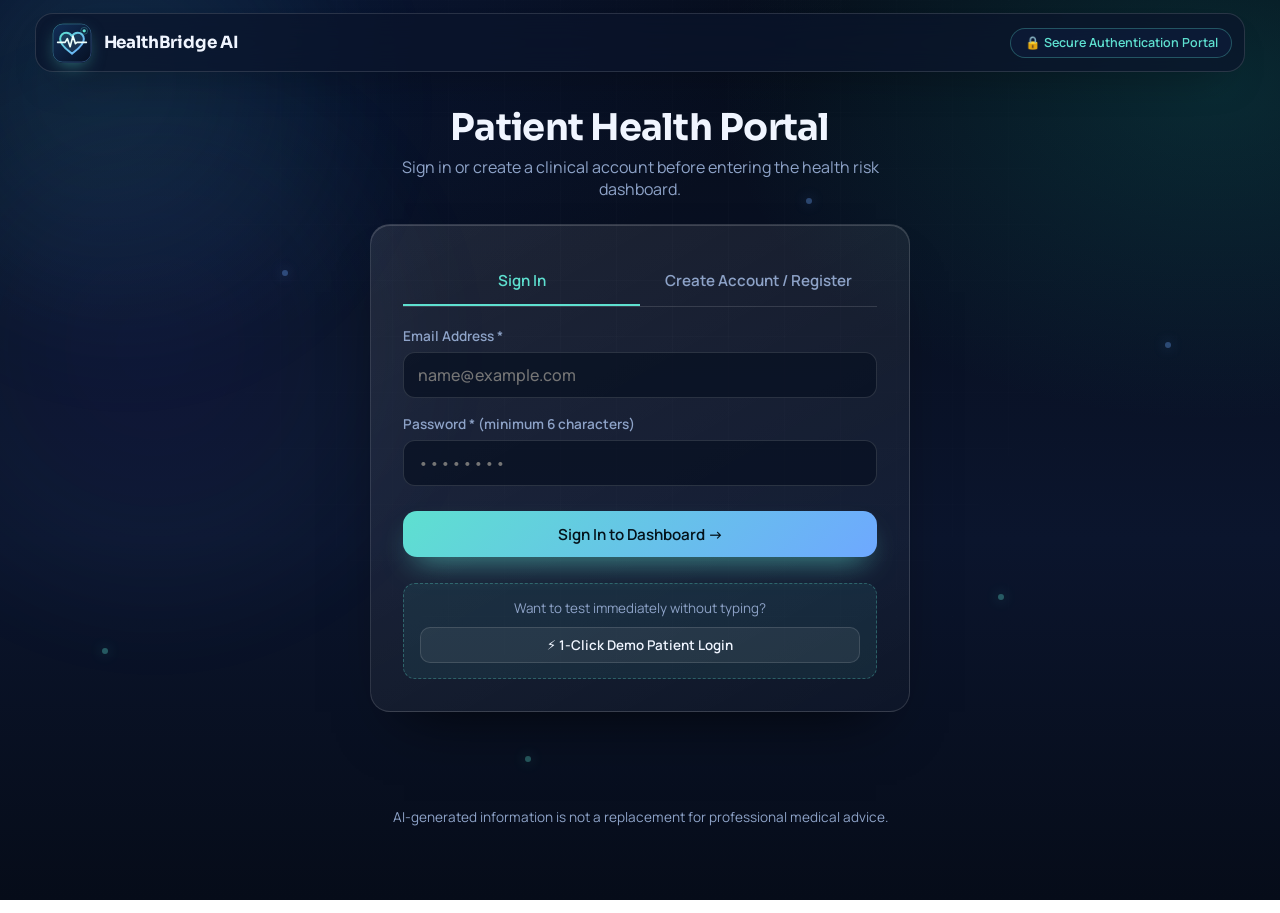
==== commit 542e3b0d: "feat: complete HealthBridge AI transformation with Context Engine, Timeline, Prescription Intelligen" ====
--- a/index.html
+++ b/index.html
@@ -4,9 +4,9 @@
 <head>
   <meta charset="utf-8">
   <meta name="viewport" content="width=device-width, initial-scale=1">
-  <title>Dashboard | AI Health Risk Prediction</title>
+  <title>Dashboard | HealthBridge AI — Personal Health Continuity Platform</title>
   <meta name="description"
-    content="AI health risk prediction, clinical analytics dashboard, vital indicators, and medical recommendations.">
+    content="HealthBridge AI — Personal Health Continuity Platform connecting health assessments, symptom records, prescription documents, allergies, and clinical visit briefings.">
   <meta name="theme-color" content="#060c19">
   <link rel="icon" href="assets/icons/favicon.svg" type="image/svg+xml">
   <link rel="stylesheet" href="style.css">
@@ -19,24 +19,26 @@
   <div class="orb-float b" aria-hidden="true"></div>
 
   <header class="topbar">
-    <a class="brand" href="index.html" aria-label="AI Health Risk Dashboard home">
+    <a class="brand" href="index.html" aria-label="HealthBridge AI Dashboard home">
       <b>
         <svg class="ico" viewBox="0 0 24 24" fill="none" stroke="currentColor" stroke-width="1.8" stroke-linecap="round"
           stroke-linejoin="round" aria-hidden="true">
           <path d="M3 12h4l3-8 4 16 3-8h4" />
         </svg>
       </b>
-      <span>AI Health Risk</span>
+      <span>HealthBridge AI</span>
     </a>
     <button class="burger" type="button" aria-expanded="false" aria-controls="menu"
       aria-label="Open menu"><span></span></button>
     <nav id="menu" class="menu" aria-label="Main">
       <a href="index.html" aria-current="page" class="active">Dashboard</a>
-      <a href="history.html">Health History</a>
+      <a href="timeline.html">Timeline</a>
+      <a href="briefing.html">Doctor Briefing</a>
       <a href="prescription.html">Prescription Vault</a>
+      <a href="recommendation.html">Recommendations</a>
+      <a href="history.html">Assessments</a>
       <a href="allergies.html">Allergies</a>
-      <a href="result.html">Result</a>
-      <a href="recommendation.html">Recommendations</a>
+      <a href="problems.html">Symptom Log</a>
     </nav>
   </header>
 
@@ -133,7 +135,27 @@
         <p>Access your medical documents, allergy sensitivities, symptoms, and clinical advice.</p>
       </div>
 
-      <div class="quick-hub-grid">
+      <div class="quick-hub-grid" style="grid-template-columns:repeat(auto-fit,minmax(280px,1fr))">
+        <a href="timeline.html" class="quick-hub-card glass tilt">
+          <div class="quick-hub-icon-row">
+            <span class="quick-hub-icon">⏳</span>
+            <span class="quick-hub-stat-pill" id="hub-timeline-count">Health Timeline</span>
+          </div>
+          <h3>Unified Health Timeline</h3>
+          <p>Chronological feed connecting your assessments, symptoms, prescriptions, and allergies.</p>
+          <span class="quick-hub-link">Open Health Timeline &rarr;</span>
+        </a>
+
+        <a href="briefing.html" class="quick-hub-card glass tilt">
+          <div class="quick-hub-icon-row">
+            <span class="quick-hub-icon">🩺</span>
+            <span class="quick-hub-stat-pill">Doctor Briefing</span>
+          </div>
+          <h3>Doctor-Visit Briefing</h3>
+          <p>Generate, review, and export physician-ready appointment summaries and discussion points.</p>
+          <span class="quick-hub-link">Prepare Doctor Briefing &rarr;</span>
+        </a>
+
         <a href="prescription.html" class="quick-hub-card glass tilt">
           <div class="quick-hub-icon-row">
             <span class="quick-hub-icon">💊</span>
@@ -166,7 +188,7 @@
 
         <a href="problems.html" class="quick-hub-card glass tilt">
           <div class="quick-hub-icon-row">
-            <span class="quick-hub-icon">🩺</span>
+            <span class="quick-hub-icon">📝</span>
             <span class="quick-hub-stat-pill" id="hub-problem-count">Symptom Log</span>
           </div>
           <h3>Health Complaints</h3>
--- a/style.css
+++ b/style.css
@@ -2278,3 +2278,220 @@
   color: #fca5a5;
 }
 
+/* ============================================================
+   HEALTHBRIDGE AI: TIMELINE, BRIEFINGS, SHARING & PRINT STYLES
+   ============================================================ */
+
+/* 1. Timeline Styles */
+.timeline-filter-bar {
+  display: flex;
+  align-items: center;
+  gap: .5rem;
+  overflow-x: auto;
+  padding: .7rem 0 1.2rem;
+  margin-bottom: 1.5rem;
+  border-bottom: 1px solid var(--border-subtle);
+}
+
+.timeline-filter-btn {
+  background: rgba(14, 28, 58, 0.7);
+  border: 1px solid var(--border-card);
+  color: var(--text-secondary);
+  border-radius: var(--radius-pill);
+  padding: .45rem .95rem;
+  font-size: .84rem;
+  font-weight: 600;
+  cursor: pointer;
+  white-space: nowrap;
+  transition: all .2s;
+}
+
+.timeline-filter-btn:hover {
+  background: rgba(94, 224, 208, 0.12);
+  border-color: var(--primary);
+  color: var(--text-main);
+}
+
+.timeline-filter-btn.active {
+  background: var(--primary);
+  color: #060c19;
+  border-color: var(--primary);
+  font-weight: 700;
+}
+
+.timeline-feed {
+  position: relative;
+  padding-left: 2rem;
+  margin-left: 1rem;
+  border-left: 2px solid rgba(94, 224, 208, 0.25);
+}
+
+.timeline-node {
+  position: relative;
+  margin-bottom: 2rem;
+  animation: fadeIn .3s ease;
+}
+
+.timeline-node::before {
+  content: "";
+  position: absolute;
+  left: -2.45rem;
+  top: 1rem;
+  width: 14px;
+  height: 14px;
+  border-radius: 50%;
+  background: var(--surface);
+  border: 2px solid var(--primary);
+  box-shadow: 0 0 10px rgba(94, 224, 208, 0.4);
+}
+
+.timeline-node.type-assessment::before { border-color: #38bdf8; box-shadow: 0 0 10px rgba(56, 189, 248, 0.4); }
+.timeline-node.type-symptom::before { border-color: #fbbf24; box-shadow: 0 0 10px rgba(251, 191, 36, 0.4); }
+.timeline-node.type-prescription::before { border-color: #34d399; box-shadow: 0 0 10px rgba(52, 211, 153, 0.4); }
+.timeline-node.type-allergy::before { border-color: #f87171; box-shadow: 0 0 10px rgba(248, 113, 113, 0.4); }
+.timeline-node.type-briefing::before { border-color: #a78bfa; box-shadow: 0 0 10px rgba(167, 139, 250, 0.4); }
+
+.timeline-card {
+  padding: 1.4rem 1.6rem;
+  border-radius: var(--radius-md);
+  background: linear-gradient(135deg, rgba(14, 26, 54, 0.85), rgba(8, 16, 34, 0.95));
+  border: 1px solid var(--border-card);
+  transition: transform .2s, border-color .2s;
+}
+
+.timeline-card:hover {
+  transform: translateY(-2px);
+  border-color: rgba(94, 224, 208, 0.4);
+}
+
+.timeline-card-header {
+  display: flex;
+  justify-content: space-between;
+  align-items: flex-start;
+  gap: 1rem;
+  margin-bottom: .6rem;
+  flex-wrap: wrap;
+}
+
+.timeline-date {
+  font-size: .8rem;
+  color: var(--text-muted);
+  font-weight: 500;
+}
+
+/* 2. Doctor Briefing Styles */
+.briefing-editor {
+  display: flex;
+  flex-direction: column;
+  gap: 1.5rem;
+}
+
+.briefing-section-box {
+  background: rgba(8, 16, 34, 0.7);
+  border: 1px solid var(--border-card);
+  border-radius: 14px;
+  padding: 1.4rem;
+}
+
+.briefing-section-box h3 {
+  margin: 0 0 .8rem;
+  font-size: 1.05rem;
+  color: var(--primary);
+  display: flex;
+  align-items: center;
+  gap: .5rem;
+}
+
+.briefing-textarea {
+  width: 100%;
+  box-sizing: border-box;
+  font-family: inherit;
+  font-size: .92rem;
+  line-height: 1.5;
+  color: var(--text-main);
+  background: rgba(14, 28, 58, 0.6);
+  border: 1px solid var(--border-subtle);
+  border-radius: 10px;
+  padding: .8rem 1rem;
+  min-height: 90px;
+  resize: vertical;
+}
+
+.briefing-textarea:focus {
+  outline: none;
+  border-color: var(--primary);
+  box-shadow: 0 0 0 2px rgba(94, 224, 208, 0.2);
+}
+
+.briefing-action-bar {
+  display: flex;
+  align-items: center;
+  justify-content: space-between;
+  gap: 1rem;
+  flex-wrap: wrap;
+  padding: 1rem 0;
+  border-top: 1px solid var(--border-subtle);
+  margin-top: 1rem;
+}
+
+/* 3. Share Modal & Card */
+.share-code-box {
+  background: rgba(6, 12, 25, 0.95);
+  border: 1px solid var(--primary);
+  border-radius: 12px;
+  padding: .9rem 1.1rem;
+  display: flex;
+  align-items: center;
+  justify-content: space-between;
+  gap: .8rem;
+  word-break: break-all;
+  font-family: ui-monospace, monospace;
+  font-size: .88rem;
+  color: var(--primary);
+  margin: 1rem 0;
+}
+
+/* 4. Print Media Styles (Clean A4 Doctor Summary) */
+@media print {
+  body {
+    background: #ffffff !important;
+    color: #111827 !important;
+    font-size: 11pt !important;
+  }
+  .topbar, .site, .bg, .orb-float, .welcome-cta-group, .briefing-action-bar, .modal-overlay, #menu, .timeline-filter-bar, button, .btn {
+    display: none !important;
+  }
+  .container {
+    max-width: 100% !important;
+    margin: 0 !important;
+    padding: 0 !important;
+  }
+  .glass, .clinical-form-card, .briefing-section-box, .timeline-card {
+    background: #ffffff !important;
+    border: 1px solid #d1d5db !important;
+    box-shadow: none !important;
+    color: #111827 !important;
+    page-break-inside: avoid;
+    margin-bottom: 1rem !important;
+  }
+  .briefing-textarea {
+    border: none !important;
+    background: transparent !important;
+    color: #111827 !important;
+    resize: none !important;
+    padding: 0 !important;
+  }
+  .print-only-header {
+    display: block !important;
+    border-bottom: 2px solid #0f766e;
+    padding-bottom: 1rem;
+    margin-bottom: 1.5rem;
+  }
+  .print-only-header h1 {
+    font-size: 18pt !important;
+    color: #0f766e !important;
+    margin: 0 0 .3rem !important;
+  }
+}
+
+
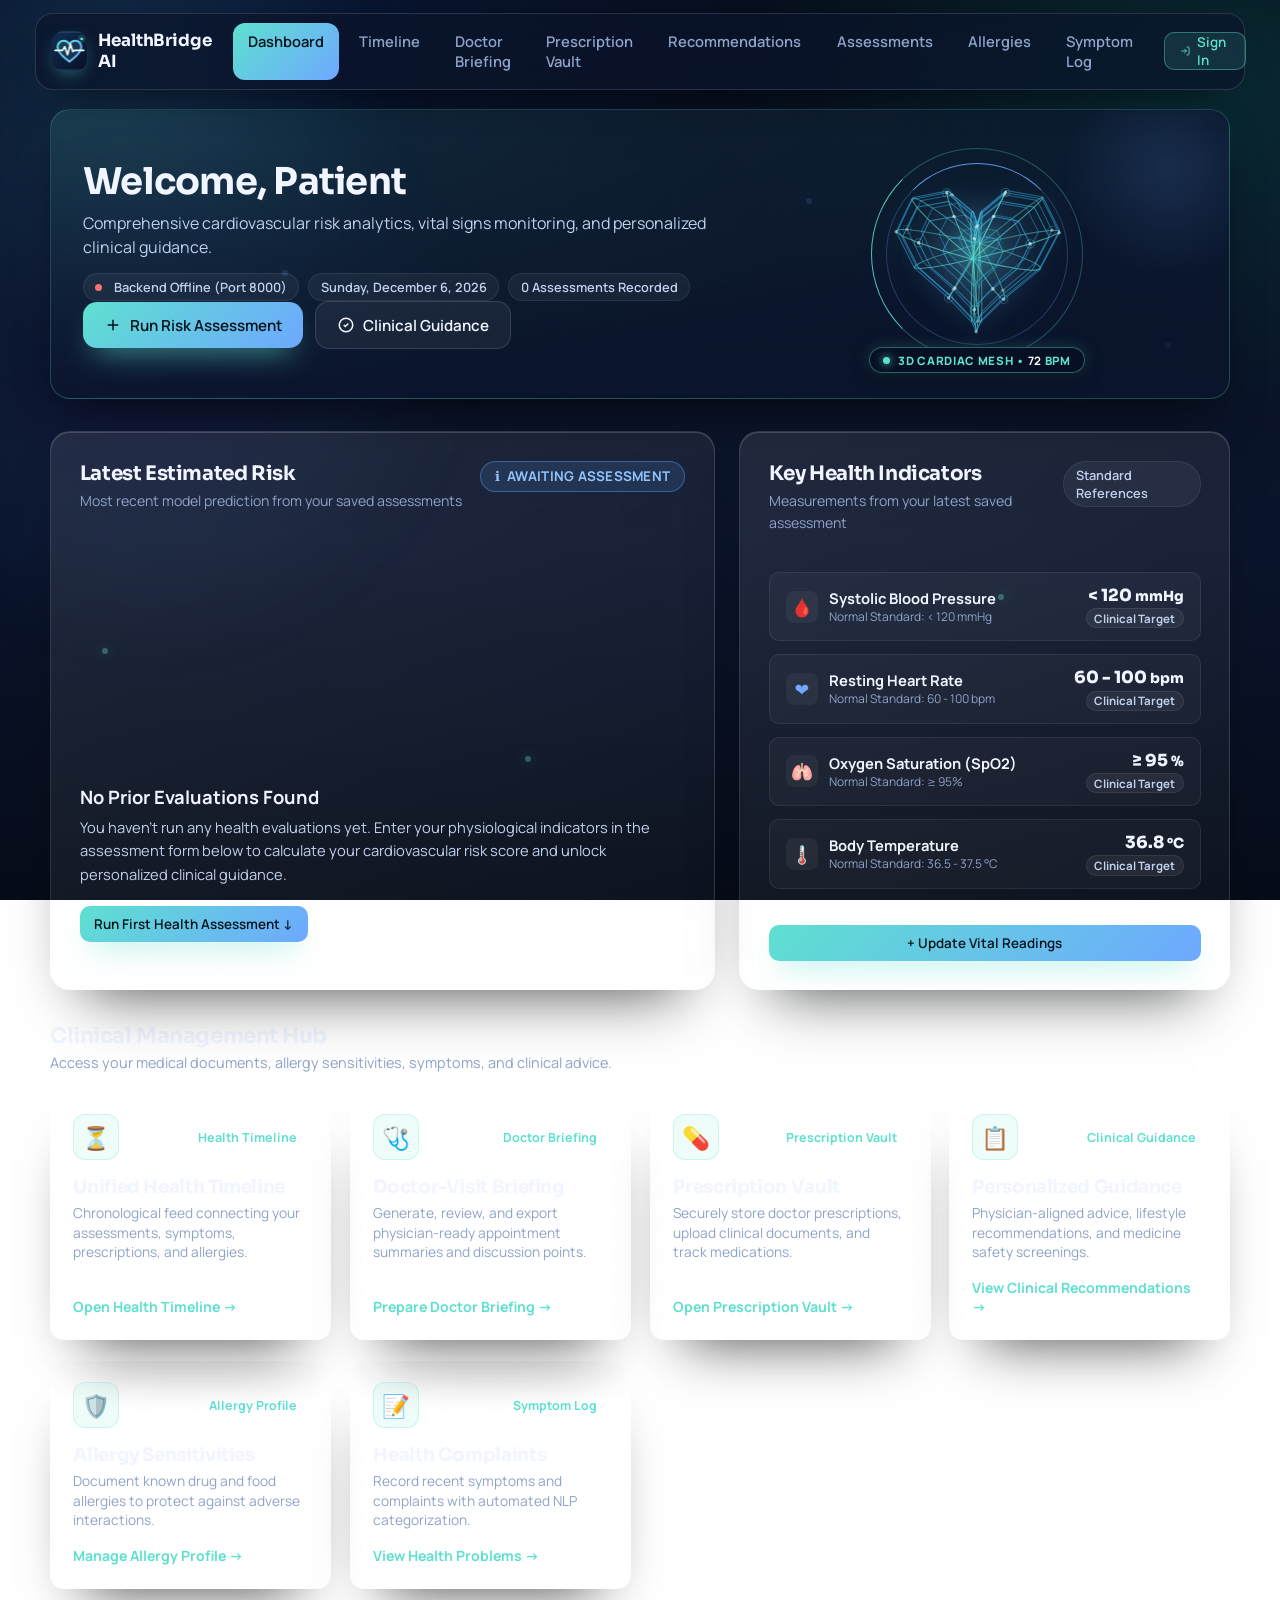
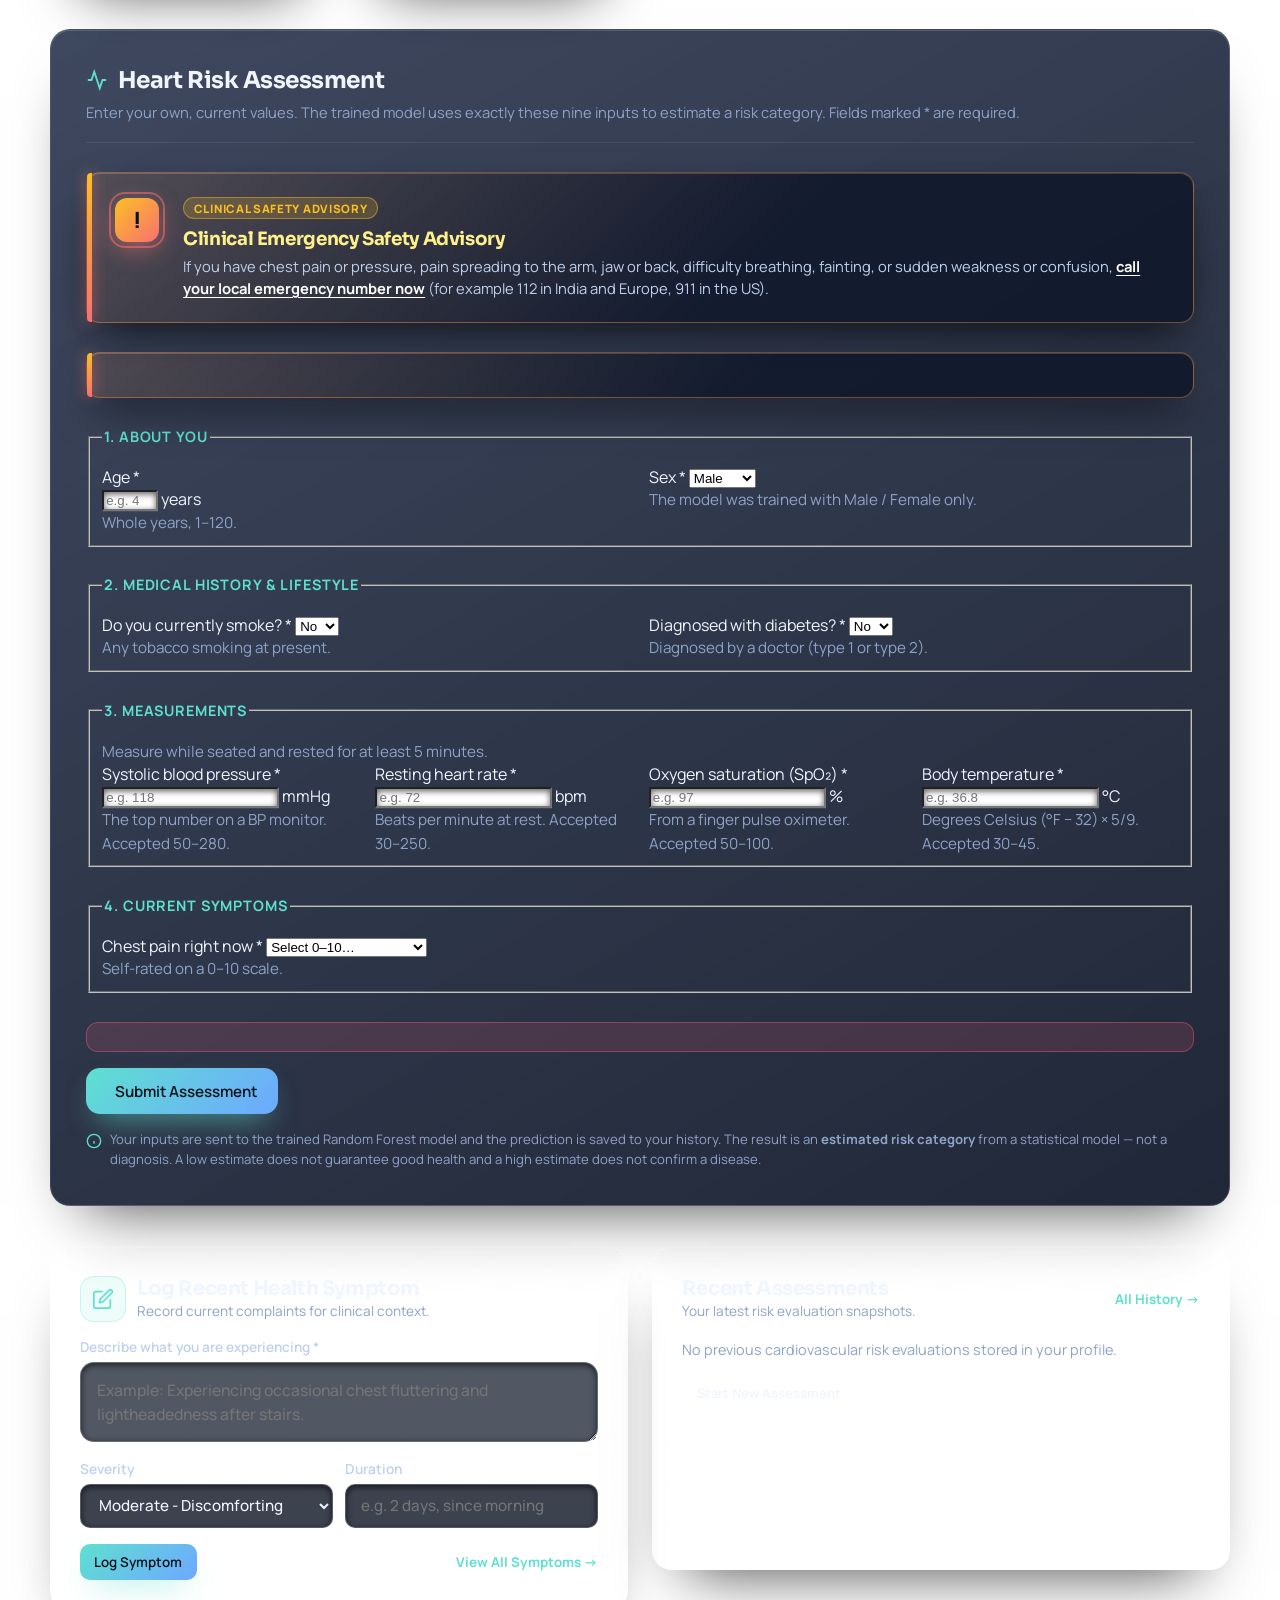
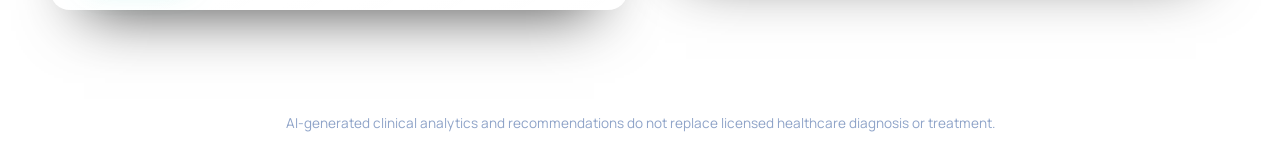
==== commit eefb91d0: "first commit" ====
--- a/index.html
+++ b/index.html
@@ -221,7 +221,7 @@
         </div>
         <div class="urgent-content-col">
           <div class="urgent-badge-pill">Clinical Safety Advisory</div>
-          <h3 id="urgent-title">Information give you a right path</h3>
+          <h3 id="urgent-title">Clinical Emergency Safety Advisory</h3>
           <p>If you have chest pain or pressure, pain spreading to the arm, jaw or back, difficulty breathing, fainting,
             or sudden weakness or confusion, <strong>call your local emergency number now</strong> (for example 112 in
             India and Europe, 911 in the US).</p>
--- a/style.css
+++ b/style.css
@@ -547,14 +547,162 @@
 }
 
 /* Centered Upload Dropzone Box */
+/* Two Upload Options Grid */
+.vault-upload-options-grid {
+  display: grid;
+  grid-template-columns: repeat(auto-fit, minmax(280px, 1fr));
+  gap: 1.25rem;
+  margin-bottom: 1.25rem;
+}
+
+.vault-option-card {
+  position: relative;
+  display: flex;
+  flex-direction: column;
+  align-items: center;
+  text-align: center;
+  padding: 2.2rem 1.6rem;
+  border-radius: 18px;
+  background: linear-gradient(135deg, rgba(14, 24, 46, 0.75), rgba(8, 16, 34, 0.85));
+  border: 1px solid rgba(94, 224, 208, 0.25);
+  box-shadow: 0 10px 30px rgba(0, 0, 0, 0.35);
+  transition: transform 0.25s var(--ease), border-color 0.25s var(--ease), box-shadow 0.25s var(--ease);
+  cursor: pointer;
+  overflow: hidden;
+}
+
+.vault-option-card:hover {
+  transform: translateY(-4px);
+  border-color: var(--aqua);
+  box-shadow: 0 15px 35px rgba(94, 224, 208, 0.2);
+}
+
+.vault-option-card:focus-visible {
+  outline: 2px solid var(--aqua);
+  outline-offset: 2px;
+}
+
+.vault-option-badge {
+  position: absolute;
+  top: 1rem;
+  right: 1rem;
+  font-size: 0.72rem;
+  font-weight: 700;
+  text-transform: uppercase;
+  letter-spacing: 0.5px;
+  padding: 0.2rem 0.6rem;
+  border-radius: 999px;
+  background: rgba(94, 224, 208, 0.15);
+  color: var(--aqua);
+  border: 1px solid rgba(94, 224, 208, 0.35);
+}
+
+.vault-option-badge.file-badge {
+  background: rgba(110, 168, 255, 0.15);
+  color: #8bb8ff;
+  border-color: rgba(110, 168, 255, 0.35);
+}
+
+.vault-option-icon {
+  width: 64px;
+  height: 64px;
+  border-radius: 18px;
+  display: flex;
+  align-items: center;
+  justify-content: center;
+  margin-bottom: 1.1rem;
+  box-shadow: 0 10px 25px rgba(0, 0, 0, 0.4);
+  transition: transform 0.25s var(--ease);
+}
+
+.vault-option-card:hover .vault-option-icon {
+  transform: scale(1.08);
+}
+
+.camera-icon-glow {
+  background: linear-gradient(135deg, rgba(94, 224, 208, 0.25), rgba(0, 180, 216, 0.25));
+  color: var(--aqua);
+  border: 1px solid rgba(94, 224, 208, 0.4);
+}
+
+.file-icon-glow {
+  background: linear-gradient(135deg, rgba(110, 168, 255, 0.25), rgba(142, 107, 255, 0.25));
+  color: #8bb8ff;
+  border: 1px solid rgba(110, 168, 255, 0.4);
+}
+
+.vault-option-icon svg {
+  width: 32px;
+  height: 32px;
+}
+
+.vault-option-title {
+  font-size: 1.25rem;
+  font-weight: 700;
+  color: var(--text);
+  margin: 0 0 0.5rem;
+}
+
+.vault-option-desc {
+  font-size: 0.88rem;
+  color: var(--mute);
+  line-height: 1.45;
+  margin: 0 0 1.25rem;
+  max-width: 36ch;
+}
+
+.vault-action-btn {
+  pointer-events: auto;
+  font-weight: 700;
+}
+
+/* Minimalist Drag & Drop Strip */
+.vault-drop-strip {
+  display: flex;
+  align-items: center;
+  justify-content: center;
+  gap: 0.6rem;
+  padding: 0.85rem 1.2rem;
+  border: 1.5px dashed rgba(94, 224, 208, 0.3);
+  border-radius: 12px;
+  background: rgba(14, 24, 46, 0.4);
+  color: var(--mute);
+  font-size: 0.88rem;
+  cursor: pointer;
+  transition: all 0.2s var(--ease);
+  text-align: center;
+}
+
+.vault-drop-strip:hover,
+.vault-drop-strip.dragover {
+  border-color: var(--aqua);
+  background: rgba(94, 224, 208, 0.08);
+  color: var(--text);
+  box-shadow: 0 0 20px rgba(94, 224, 208, 0.15);
+}
+
+.vault-source-badge {
+  display: inline-flex;
+  align-items: center;
+  gap: 0.3rem;
+  padding: 0.15rem 0.55rem;
+  border-radius: 6px;
+  font-size: 0.74rem;
+  font-weight: 700;
+  background: rgba(94, 224, 208, 0.15);
+  color: var(--aqua);
+  border: 1px solid rgba(94, 224, 208, 0.35);
+}
+
+/* Legacy dropzone class fallback for backwards compatibility */
 .vault-dropzone-box {
   position: relative;
   display: flex;
   flex-direction: column;
   align-items: center;
   justify-content: center;
-  min-height: 180px;
-  padding: 2rem 1.5rem;
+  min-height: 140px;
+  padding: 1.5rem;
   border: 2px dashed rgba(94, 224, 208, 0.35);
   border-radius: 16px;
   background: rgba(14, 24, 46, 0.45);
@@ -568,42 +716,6 @@
   border-color: var(--aqua);
   background: rgba(94, 224, 208, 0.08);
   box-shadow: 0 0 25px rgba(94, 224, 208, 0.2);
-}
-
-.vault-dropzone-box input[type="file"] {
-  position: absolute;
-  inset: 0;
-  width: 100%;
-  height: 100%;
-  opacity: 0;
-  cursor: pointer;
-  z-index: 5;
-}
-
-.vault-dropzone-icon {
-  width: 52px;
-  height: 52px;
-  border-radius: 14px;
-  background: linear-gradient(135deg, rgba(94,224,208,.2), rgba(110,168,255,.2));
-  color: var(--aqua);
-  display: flex;
-  align-items: center;
-  justify-content: center;
-  margin-bottom: 1rem;
-  box-shadow: 0 8px 20px rgba(0,0,0,.3);
-}
-
-.vault-dropzone-icon svg {
-  width: 28px;
-  height: 28px;
-}
-
-.vault-upload-btn-centered {
-  margin-top: .9rem;
-  pointer-events: none; /* Let parent or input handle click */
-  display: inline-flex;
-  align-items: center;
-  gap: .5rem;
 }
 
 /* File Selected Preview Banner */
@@ -1040,6 +1152,210 @@
   flex-wrap: wrap;
 }
 
+/* Live Camera Viewfinder Modal */
+.camera-modal-overlay {
+  z-index: 10000;
+}
+
+.camera-modal-box {
+  background: #091224;
+  border: 1px solid rgba(94, 224, 208, 0.4);
+  border-radius: 20px;
+  width: 100%;
+  max-width: 680px;
+  max-height: 94vh;
+  display: flex;
+  flex-direction: column;
+  box-shadow: 0 25px 60px rgba(0, 0, 0, 0.9), 0 0 35px rgba(94, 224, 208, 0.2);
+  transform: scale(0.96);
+  transition: transform 0.2s var(--ease);
+  overflow: hidden;
+}
+
+.vault-modal-overlay.active .camera-modal-box {
+  transform: scale(1);
+}
+
+.camera-modal-header {
+  display: flex;
+  justify-content: space-between;
+  align-items: center;
+  padding: 1.1rem 1.4rem;
+  border-bottom: 1px solid var(--edge);
+  background: rgba(14, 24, 46, 0.7);
+}
+
+.camera-live-pulse {
+  width: 10px;
+  height: 10px;
+  border-radius: 50%;
+  background: #00d4aa;
+  box-shadow: 0 0 10px #00d4aa;
+  display: inline-block;
+  animation: pulseGlow 1.5s infinite;
+}
+
+@keyframes pulseGlow {
+  0%, 100% { transform: scale(1); opacity: 1; }
+  50% { transform: scale(1.35); opacity: 0.55; }
+}
+
+.camera-viewfinder-container {
+  position: relative;
+  width: 100%;
+  aspect-ratio: 4 / 3;
+  max-height: 56vh;
+  background: #020610;
+  overflow: hidden;
+  display: flex;
+  align-items: center;
+  justify-content: center;
+}
+
+#camera-video {
+  width: 100%;
+  height: 100%;
+  object-fit: cover;
+  background: #000;
+}
+
+.camera-guide-overlay {
+  position: absolute;
+  inset: 18px;
+  border: 1px dashed rgba(255, 255, 255, 0.25);
+  border-radius: 14px;
+  pointer-events: none;
+  display: flex;
+  align-items: flex-end;
+  justify-content: center;
+  padding-bottom: 14px;
+  box-shadow: inset 0 0 40px rgba(0, 0, 0, 0.55);
+}
+
+.camera-corner {
+  position: absolute;
+  width: 26px;
+  height: 26px;
+  border: 3px solid var(--aqua);
+}
+
+.camera-corner.top-left {
+  top: -2px;
+  left: -2px;
+  border-right: none;
+  border-bottom: none;
+  border-top-left-radius: 8px;
+}
+
+.camera-corner.top-right {
+  top: -2px;
+  right: -2px;
+  border-left: none;
+  border-bottom: none;
+  border-top-right-radius: 8px;
+}
+
+.camera-corner.bottom-left {
+  bottom: -2px;
+  left: -2px;
+  border-right: none;
+  border-top: none;
+  border-bottom-left-radius: 8px;
+}
+
+.camera-corner.bottom-right {
+  bottom: -2px;
+  right: -2px;
+  border-left: none;
+  border-top: none;
+  border-bottom-right-radius: 8px;
+}
+
+.camera-guide-text {
+  font-size: 0.82rem;
+  font-weight: 600;
+  color: #fff;
+  background: rgba(0, 0, 0, 0.7);
+  padding: 0.3rem 0.9rem;
+  border-radius: 999px;
+  backdrop-filter: blur(4px);
+  border: 1px solid rgba(255, 255, 255, 0.15);
+}
+
+.camera-state-overlay {
+  position: absolute;
+  inset: 0;
+  background: rgba(6, 12, 28, 0.94);
+  display: flex;
+  flex-direction: column;
+  align-items: center;
+  justify-content: center;
+  text-align: center;
+  padding: 1.5rem;
+  z-index: 10;
+}
+
+.camera-spinner {
+  width: 44px;
+  height: 44px;
+  border: 3px solid rgba(94, 224, 208, 0.2);
+  border-top-color: var(--aqua);
+  border-radius: 50%;
+  animation: spin 0.8s linear infinite;
+}
+
+.camera-controls-bar {
+  display: flex;
+  align-items: center;
+  justify-content: space-between;
+  padding: 1rem 1.6rem;
+  background: rgba(14, 24, 46, 0.85);
+  border-top: 1px solid var(--edge);
+}
+
+.camera-shutter-wrapper {
+  display: flex;
+  align-items: center;
+  justify-content: center;
+}
+
+.camera-shutter-btn {
+  width: 64px;
+  height: 64px;
+  border-radius: 50%;
+  background: transparent;
+  border: 3px solid var(--aqua);
+  padding: 4px;
+  cursor: pointer;
+  box-shadow: 0 0 20px rgba(94, 224, 208, 0.4);
+  transition: transform 0.15s var(--ease), box-shadow 0.15s var(--ease);
+  display: flex;
+  align-items: center;
+  justify-content: center;
+}
+
+.camera-shutter-btn:hover {
+  transform: scale(1.08);
+  box-shadow: 0 0 30px rgba(94, 224, 208, 0.7);
+}
+
+.camera-shutter-btn:active {
+  transform: scale(0.92);
+}
+
+.camera-shutter-inner {
+  width: 100%;
+  height: 100%;
+  border-radius: 50%;
+  background: var(--aqua);
+  box-shadow: 0 0 12px rgba(94, 224, 208, 0.8);
+  transition: transform 0.1s;
+}
+
+.camera-shutter-btn:active .camera-shutter-inner {
+  transform: scale(0.85);
+}
+
 /* Structured Priority Table Layout */
 .structured-summary-table {
   width: 100%;
@@ -1177,6 +1493,29 @@
 .btn-logout:hover {
   background: rgba(255, 93, 120, 0.22);
   border-color: var(--risk-crit);
+  color: #fff;
+  transform: translateY(-1px);
+}
+
+.btn-login-nav {
+  min-height: 36px;
+  padding: 0 .95rem;
+  font-size: .84rem;
+  border-radius: var(--radius-sm);
+  background: rgba(94, 224, 208, 0.12);
+  border: 1px solid rgba(94, 224, 208, 0.4);
+  color: var(--primary);
+  display: inline-flex;
+  align-items: center;
+  gap: .4rem;
+  text-decoration: none;
+  font-weight: 600;
+  transition: all var(--trans-fast);
+}
+
+.btn-login-nav:hover {
+  background: rgba(94, 224, 208, 0.24);
+  border-color: var(--primary);
   color: #fff;
   transform: translateY(-1px);
 }
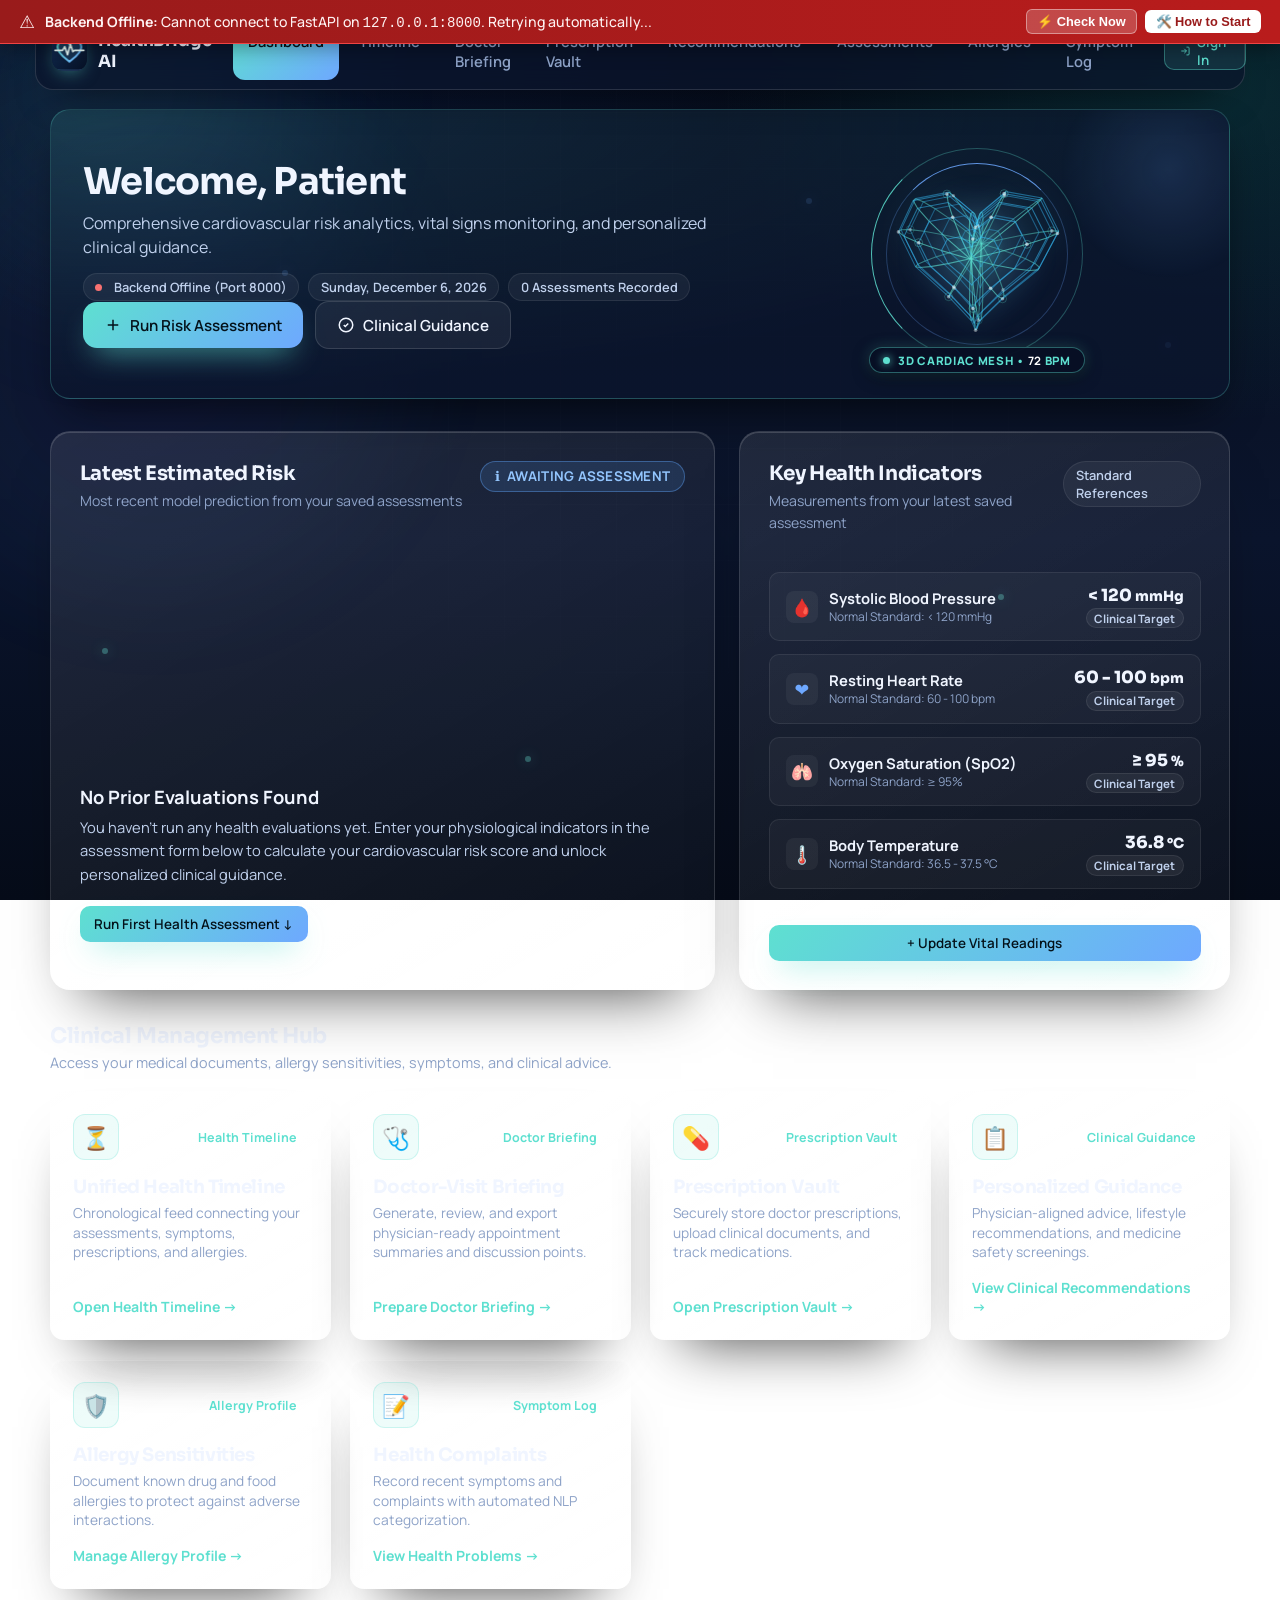
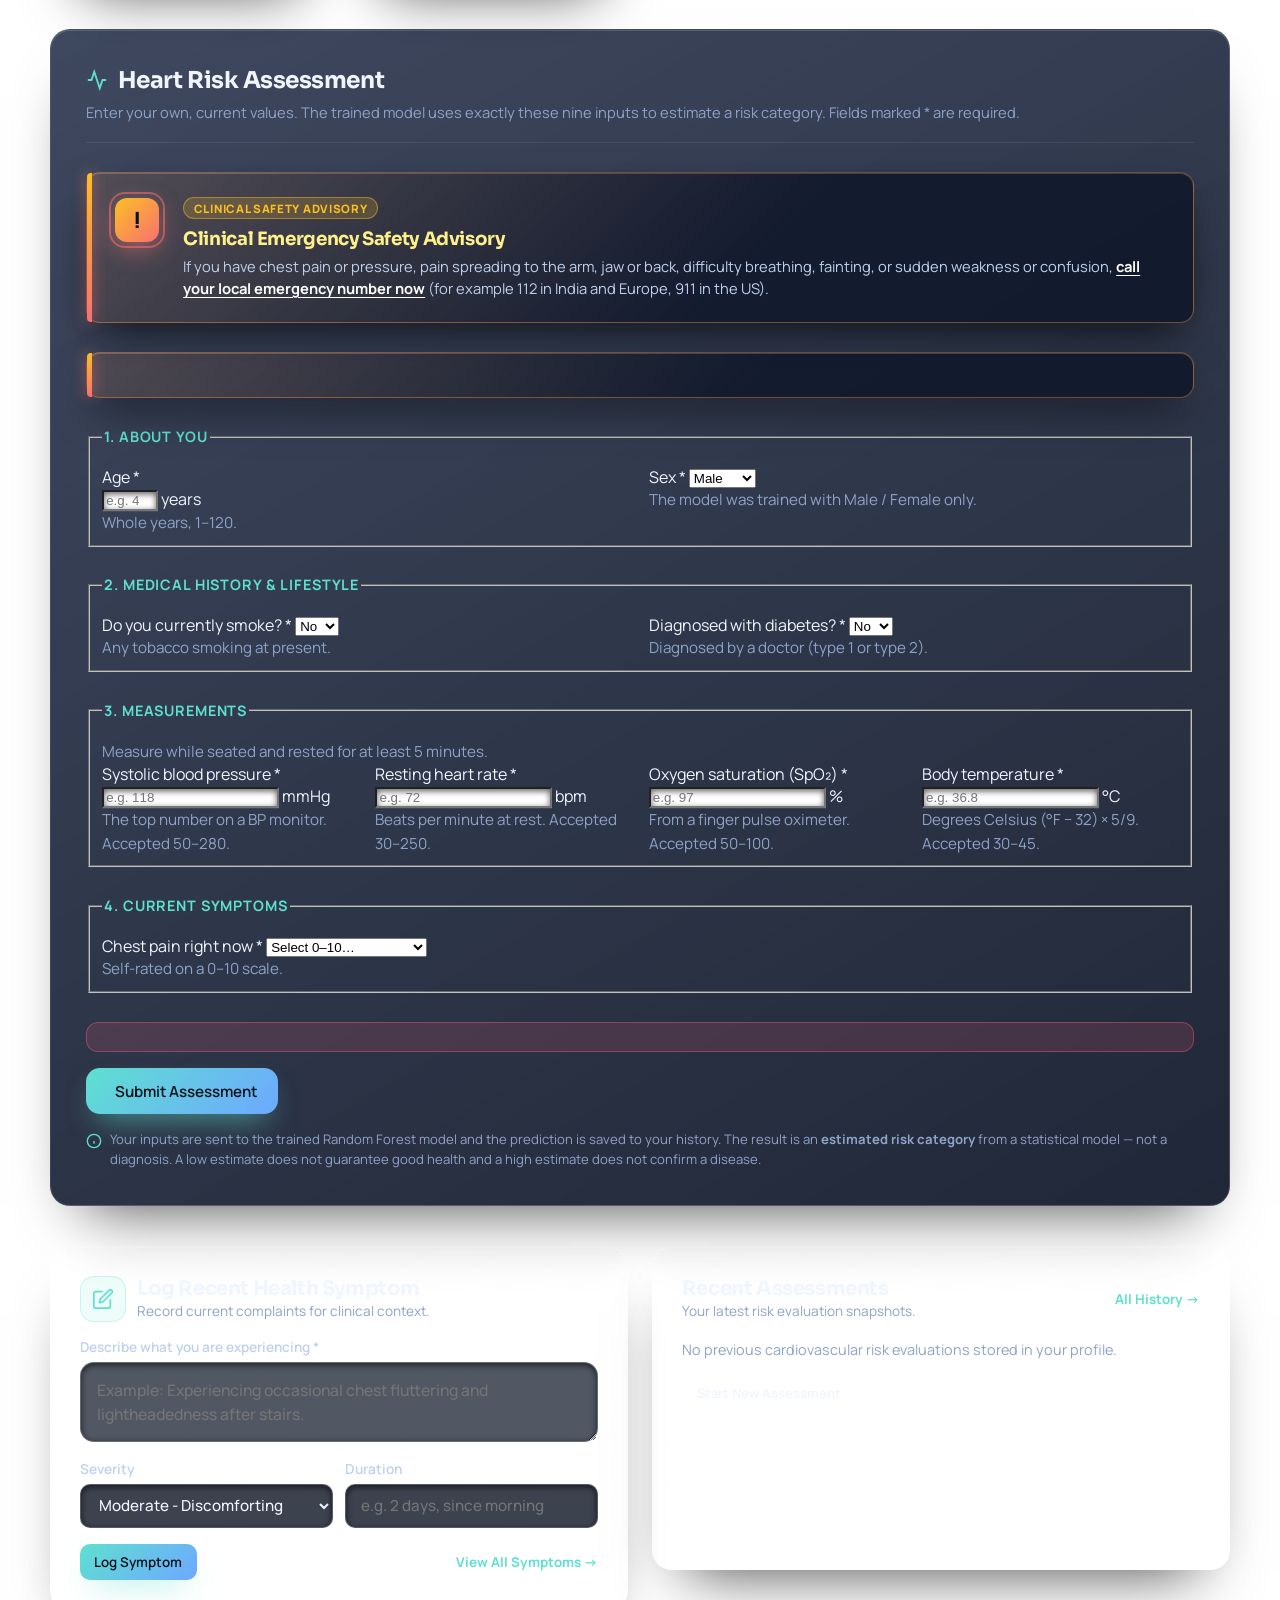
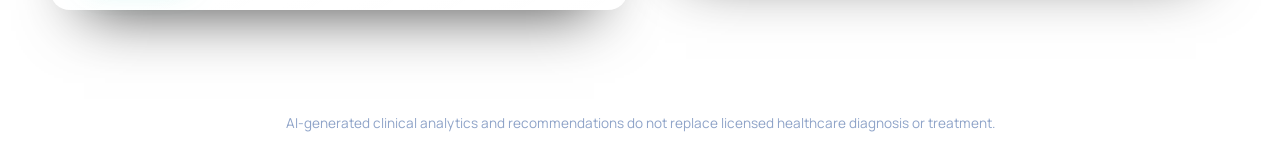
==== commit de15c649: "psh hoa ja" ====
--- a/index.html
+++ b/index.html
@@ -34,7 +34,7 @@
       <a href="index.html" aria-current="page" class="active">Dashboard</a>
       <a href="timeline.html">Timeline</a>
       <a href="briefing.html">Doctor Briefing</a>
-      <a href="prescription.html">Prescription Vault</a>
+      <a href="prescription.html">Prescription Area</a>
       <a href="recommendation.html">Recommendations</a>
       <a href="history.html">Assessments</a>
       <a href="allergies.html">Allergies</a>
@@ -76,7 +76,8 @@
           <div class="gyro-ring ring-y"></div>
           <div class="cardiac-aura"></div>
         </div>
-        <canvas id="cardiac-3d-canvas" width="220" height="220" title="Interactive 3D Heart Lattice (move cursor to rotate)"></canvas>
+        <canvas id="cardiac-3d-canvas" width="220" height="220"
+          title="Interactive 3D Heart Lattice (move cursor to rotate)"></canvas>
         <div class="cardiac-holo-tag">
           <span class="holo-pulse-indicator"></span>
           <span class="holo-pulse-caption">3D CARDIAC MESH &bull; <strong id="hologram-bpm">72</strong> BPM</span>
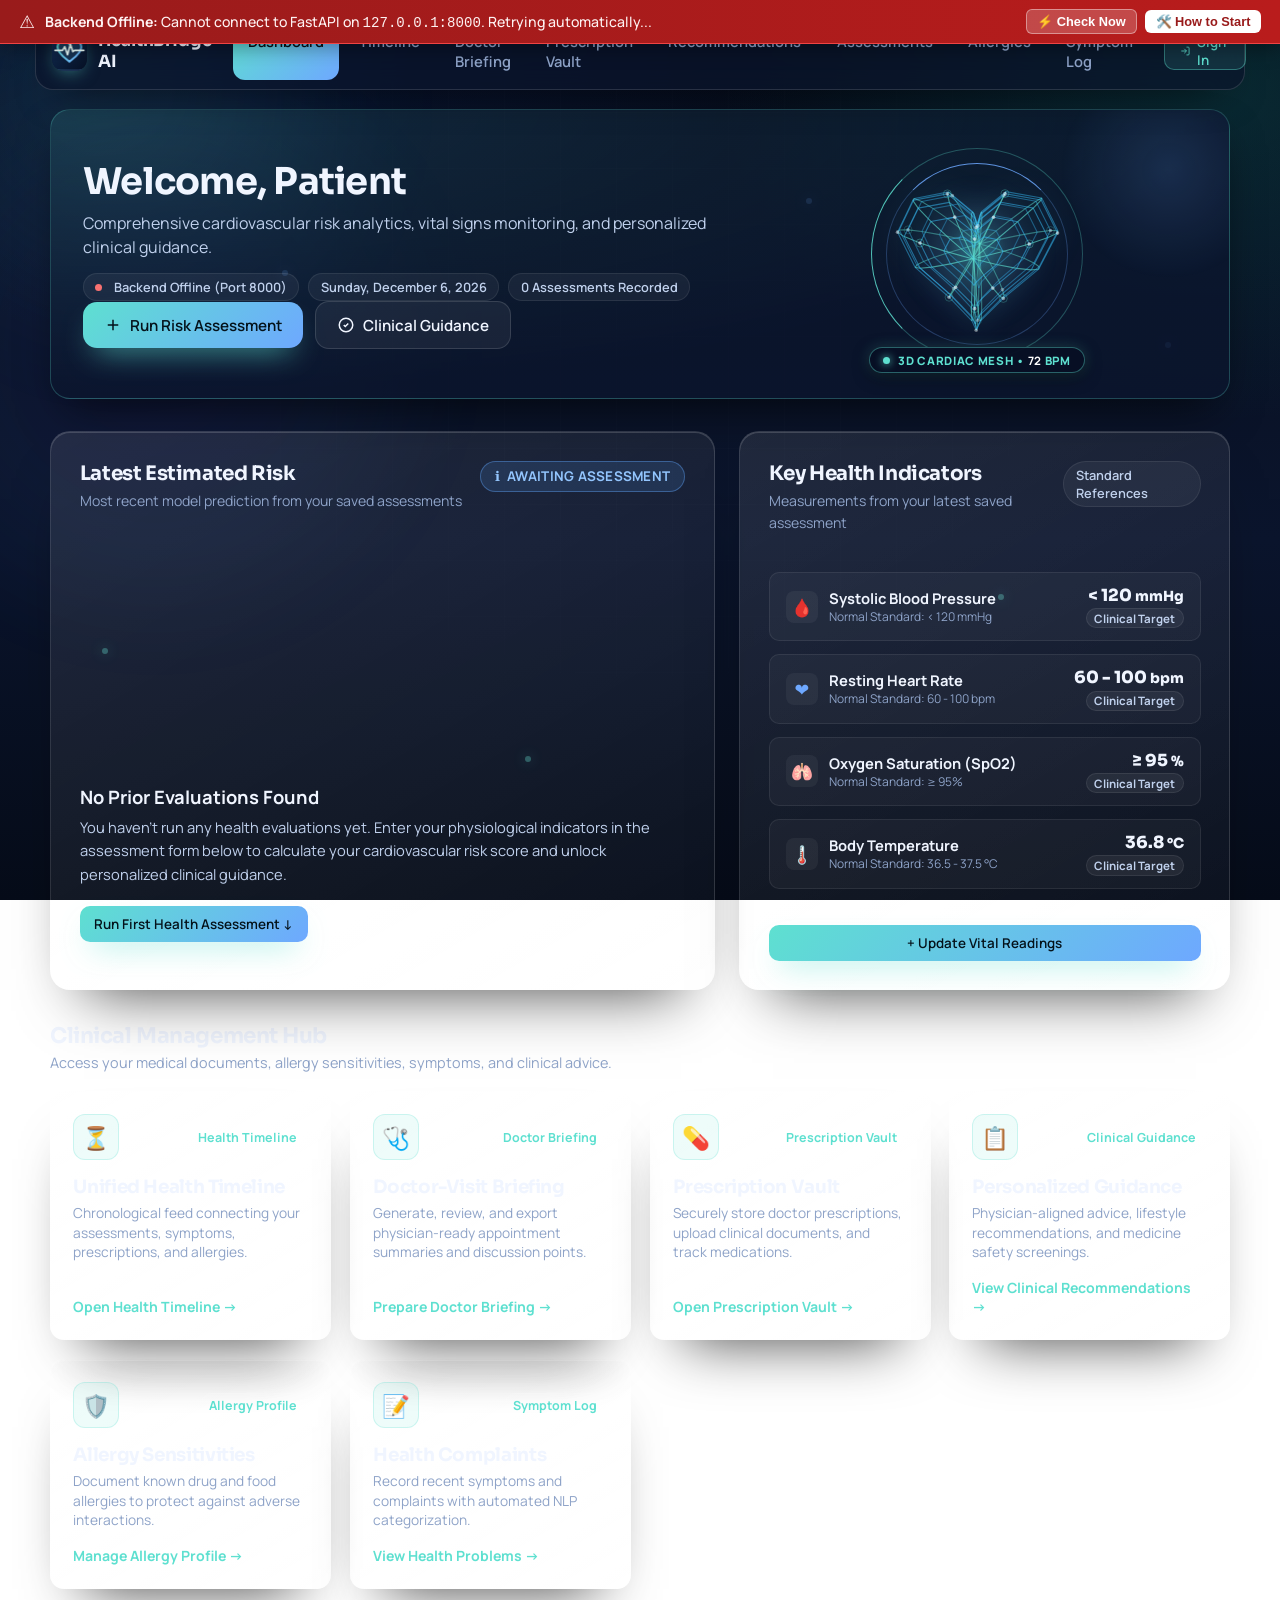
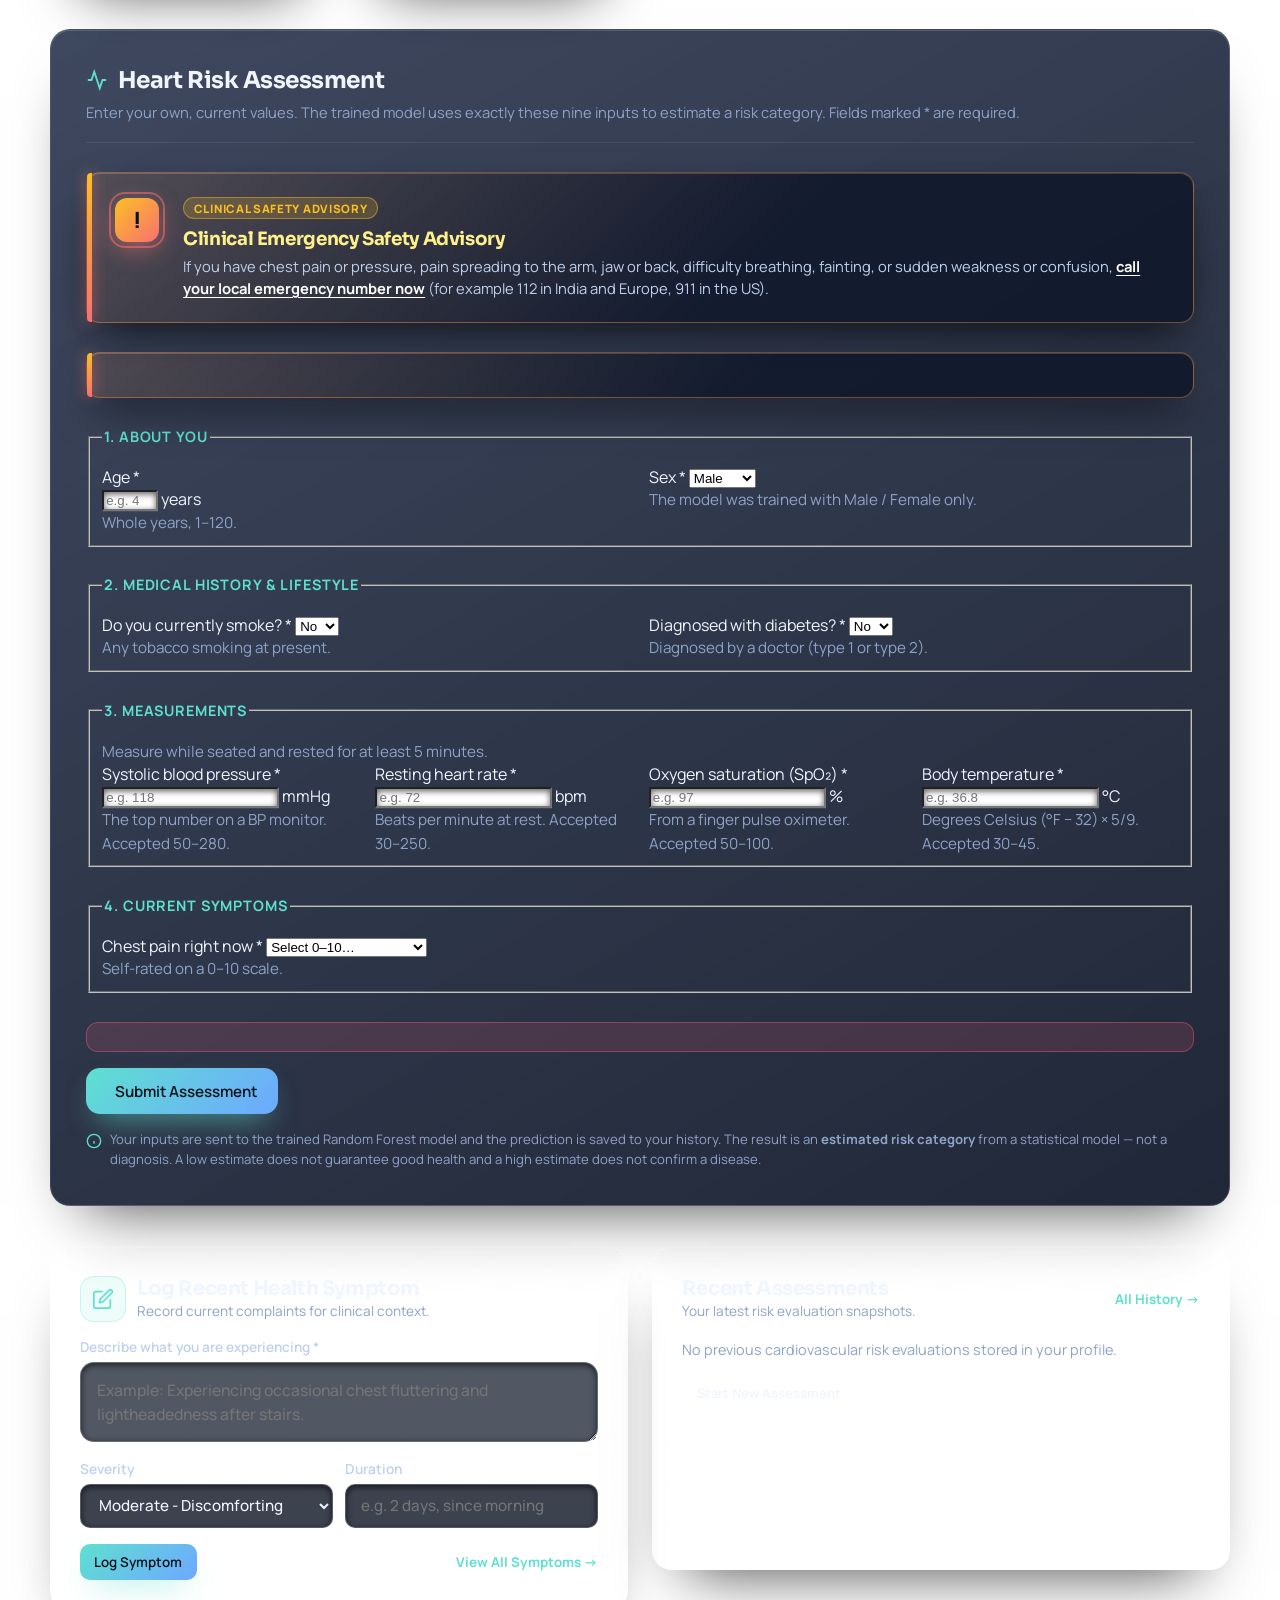
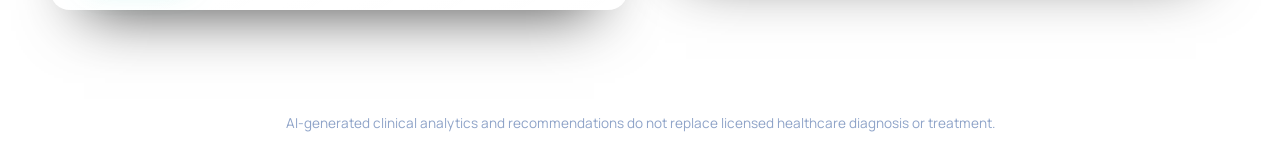
==== commit 019137f0: "oi" ====
--- a/index.html
+++ b/index.html
@@ -34,7 +34,7 @@
       <a href="index.html" aria-current="page" class="active">Dashboard</a>
       <a href="timeline.html">Timeline</a>
       <a href="briefing.html">Doctor Briefing</a>
-      <a href="prescription.html">Prescription Area</a>
+      <a href="prescription.html">Prescription Vault</a>
       <a href="recommendation.html">Recommendations</a>
       <a href="history.html">Assessments</a>
       <a href="allergies.html">Allergies</a>
--- a/style.css
+++ b/style.css
@@ -2833,4 +2833,281 @@
   }
 }
 
-
+/* ============================================================
+   EXERCISE RECOMMENDATIONS COMPONENT STYLES
+   ============================================================ */
+.exercise-section {
+  display: flex;
+  flex-direction: column;
+  gap: 1.2rem;
+  margin-top: 1.5rem;
+}
+
+.exercise-alert {
+  padding: 1.25rem 1.5rem;
+  border-radius: 16px;
+  position: relative;
+  overflow: hidden;
+  backdrop-filter: blur(16px);
+  -webkit-backdrop-filter: blur(16px);
+}
+
+.exercise-alert-danger {
+  background: rgba(239, 68, 68, 0.12);
+  border: 1px solid rgba(239, 68, 68, 0.4);
+  box-shadow: 0 8px 32px -8px rgba(239, 68, 68, 0.25);
+}
+
+.exercise-alert-caution {
+  background: rgba(245, 158, 11, 0.12);
+  border: 1px solid rgba(245, 158, 11, 0.4);
+  box-shadow: 0 8px 32px -8px rgba(245, 158, 11, 0.25);
+}
+
+.exercise-alert-cleared {
+  background: rgba(16, 185, 129, 0.10);
+  border: 1px solid rgba(16, 185, 129, 0.35);
+  box-shadow: 0 8px 32px -8px rgba(16, 185, 129, 0.2);
+}
+
+.exercise-alert-header {
+  display: flex;
+  align-items: center;
+  gap: 0.75rem;
+  font-weight: 700;
+  font-size: 1.05rem;
+  margin-bottom: 0.5rem;
+}
+
+.exercise-alert-danger .exercise-alert-header {
+  color: #fca5a5;
+}
+
+.exercise-alert-caution .exercise-alert-header {
+  color: #fde68a;
+}
+
+.exercise-alert-cleared .exercise-alert-header {
+  color: #6ee7b7;
+}
+
+.exercise-alert-text {
+  font-size: 0.92rem;
+  line-height: 1.55;
+  color: #f1f5f9;
+  margin: 0;
+}
+
+.exercise-triggers-wrap {
+  display: flex;
+  flex-wrap: wrap;
+  gap: 0.5rem;
+  margin-top: 0.85rem;
+}
+
+.exercise-trigger-tag {
+  display: inline-flex;
+  align-items: center;
+  gap: 0.35rem;
+  padding: 0.25rem 0.65rem;
+  border-radius: 999px;
+  font-size: 0.78rem;
+  font-weight: 600;
+  background: rgba(239, 68, 68, 0.2);
+  border: 1px solid rgba(239, 68, 68, 0.35);
+  color: #fecaca;
+}
+
+.exercise-trigger-tag.caution {
+  background: rgba(245, 158, 11, 0.2);
+  border: 1px solid rgba(245, 158, 11, 0.35);
+  color: #fef08a;
+}
+
+.exercise-influence-card {
+  padding: 1.25rem 1.5rem;
+  border-radius: 16px;
+  background: linear-gradient(135deg, rgba(30, 41, 59, 0.7), rgba(15, 23, 42, 0.85));
+  border: 1px solid rgba(148, 163, 184, 0.15);
+}
+
+.exercise-influence-header {
+  display: flex;
+  align-items: center;
+  justify-content: space-between;
+  flex-wrap: wrap;
+  gap: 0.75rem;
+  margin-bottom: 0.75rem;
+}
+
+.exercise-band-badge {
+  display: inline-flex;
+  align-items: center;
+  gap: 0.4rem;
+  padding: 0.3rem 0.75rem;
+  border-radius: 999px;
+  font-size: 0.8rem;
+  font-weight: 700;
+  background: rgba(14, 165, 233, 0.15);
+  border: 1px solid rgba(14, 165, 233, 0.4);
+  color: #38bdf8;
+  letter-spacing: 0.02em;
+}
+
+.exercise-influence-body {
+  font-size: 0.9rem;
+  line-height: 1.6;
+  color: #cbd5e1;
+  margin: 0;
+}
+
+.exercise-cards-grid {
+  display: grid;
+  grid-template-columns: repeat(auto-fill, minmax(320px, 1fr));
+  gap: 1.25rem;
+  margin-top: 0.5rem;
+}
+
+.exercise-card {
+  padding: 1.4rem;
+  border-radius: 16px;
+  background: rgba(15, 23, 42, 0.75);
+  border: 1px solid rgba(148, 163, 184, 0.18);
+  display: flex;
+  flex-direction: column;
+  gap: 1rem;
+  transition: transform 0.25s cubic-bezier(0.16, 1, 0.3, 1), box-shadow 0.25s, border-color 0.25s;
+}
+
+.exercise-card:hover {
+  transform: translateY(-3px);
+  border-color: rgba(56, 189, 248, 0.4);
+  box-shadow: 0 12px 32px -8px rgba(14, 165, 233, 0.2);
+}
+
+.exercise-card-header {
+  display: flex;
+  justify-content: space-between;
+  align-items: flex-start;
+  gap: 0.75rem;
+  flex-wrap: wrap;
+}
+
+.exercise-name {
+  font-size: 1.15rem;
+  font-weight: 700;
+  color: #f8fafc;
+  margin: 0.3rem 0 0;
+  line-height: 1.35;
+}
+
+.exercise-category-chip {
+  font-size: 0.72rem;
+  font-weight: 700;
+  text-transform: uppercase;
+  letter-spacing: 0.04em;
+  color: #38bdf8;
+}
+
+.exercise-intensity-badge {
+  padding: 0.25rem 0.65rem;
+  border-radius: 999px;
+  font-size: 0.75rem;
+  font-weight: 600;
+  background: rgba(148, 163, 184, 0.12);
+  border: 1px solid rgba(148, 163, 184, 0.25);
+  color: #e2e8f0;
+  white-space: nowrap;
+}
+
+.exercise-reason-box {
+  font-size: 0.88rem;
+  line-height: 1.5;
+  color: #94a3b8;
+  padding: 0.6rem 0.8rem;
+  border-radius: 8px;
+  background: rgba(2, 6, 23, 0.4);
+  border-left: 3px solid #38bdf8;
+}
+
+.exercise-instructions-box {
+  font-size: 0.88rem;
+  line-height: 1.55;
+  color: #e2e8f0;
+}
+
+.exercise-metrics-strip {
+  display: grid;
+  grid-template-columns: 1fr 1fr;
+  gap: 0.5rem;
+  padding: 0.8rem 0;
+  border-top: 1px solid rgba(148, 163, 184, 0.12);
+  border-bottom: 1px solid rgba(148, 163, 184, 0.12);
+}
+
+.exercise-metric-chip {
+  display: flex;
+  flex-direction: column;
+  gap: 0.15rem;
+}
+
+.exercise-metric-label {
+  font-size: 0.7rem;
+  font-weight: 600;
+  color: #64748b;
+  text-transform: uppercase;
+  letter-spacing: 0.05em;
+}
+
+.exercise-metric-val {
+  font-size: 0.84rem;
+  font-weight: 600;
+  color: #f1f5f9;
+}
+
+.exercise-precaution-callout {
+  font-size: 0.82rem;
+  line-height: 1.45;
+  color: #cbd5e1;
+  padding: 0.65rem 0.85rem;
+  border-radius: 8px;
+  background: rgba(245, 158, 11, 0.08);
+  border: 1px solid rgba(245, 158, 11, 0.2);
+  margin-top: auto;
+}
+
+.exercise-guidelines-box {
+  padding: 1.25rem 1.5rem;
+  border-radius: 16px;
+  background: rgba(15, 23, 42, 0.6);
+  border: 1px solid rgba(148, 163, 184, 0.15);
+}
+
+.exercise-guidelines-list {
+  list-style: none;
+  padding: 0;
+  margin: 0.75rem 0 0;
+  display: flex;
+  flex-direction: column;
+  gap: 0.6rem;
+}
+
+.exercise-guidelines-list li {
+  display: flex;
+  align-items: flex-start;
+  gap: 0.6rem;
+  font-size: 0.88rem;
+  line-height: 1.5;
+  color: #cbd5e1;
+}
+
+.exercise-guidelines-list li svg {
+  width: 18px;
+  height: 18px;
+  color: #38bdf8;
+  flex-shrink: 0;
+  margin-top: 0.15rem;
+}
+
+
+
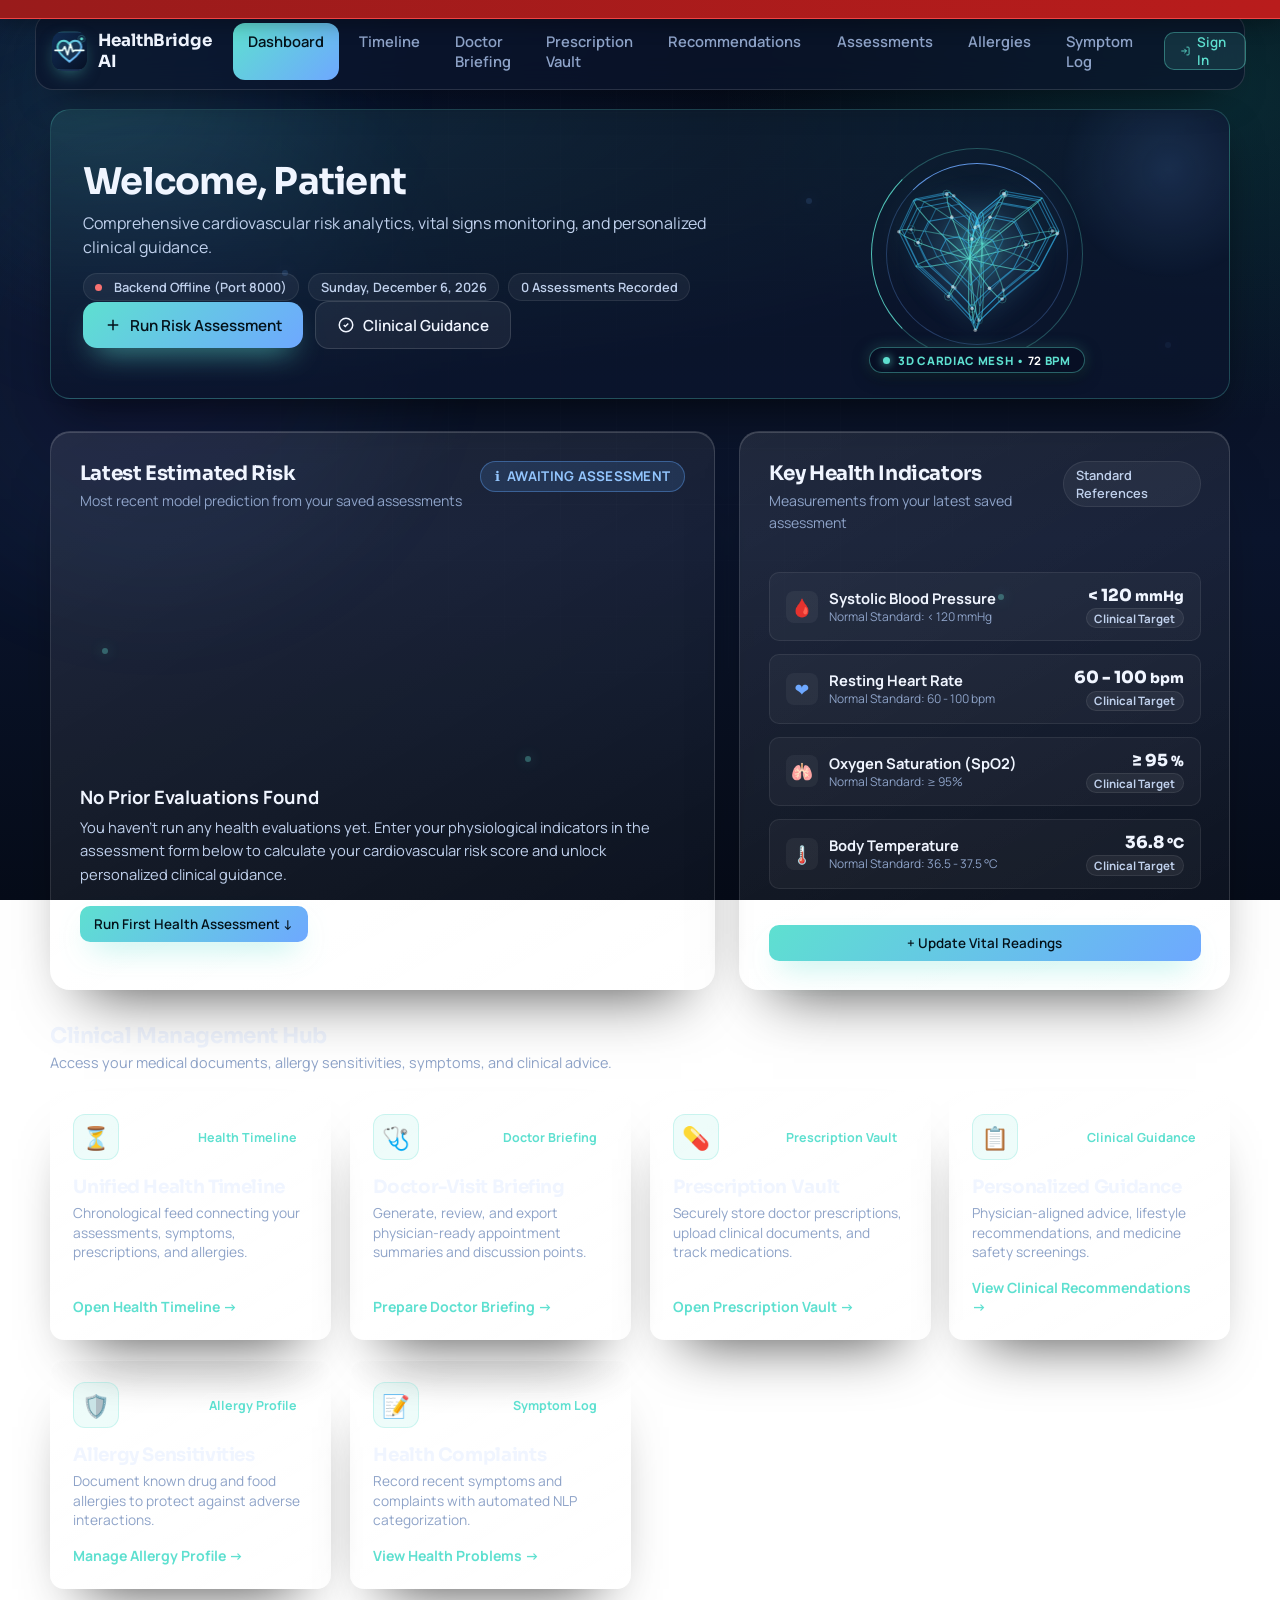
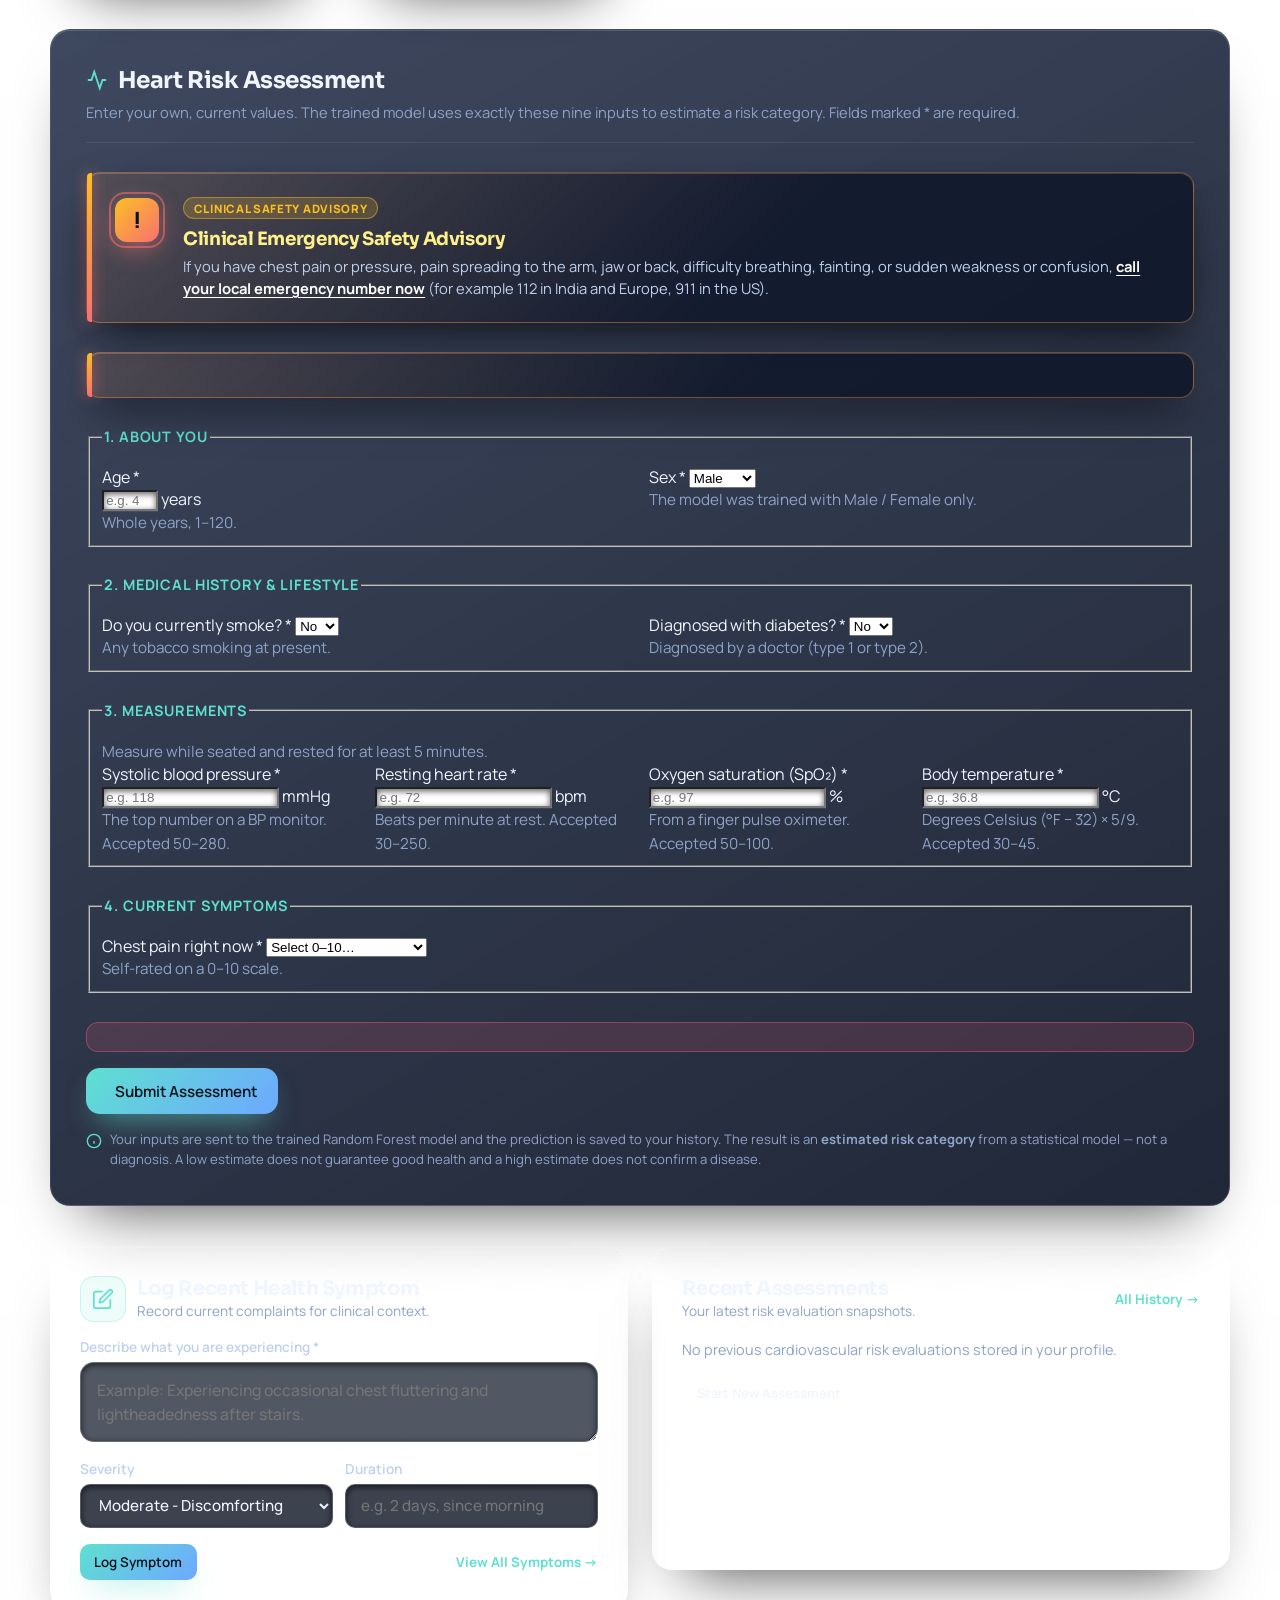
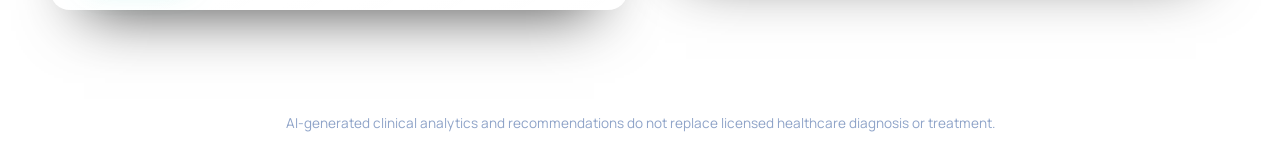
==== commit c184d50e: "fix(deploy): configure Render blueprint, email-validator, CORS regex, and frontend dynamic API injec" ====
--- a/index.html
+++ b/index.html
@@ -447,6 +447,7 @@
 
   <footer class="site">AI-generated clinical analytics and recommendations do not replace licensed healthcare diagnosis
     or treatment.</footer>
+  <script src="config.js" defer></script>
   <script src="api.js" defer></script>
   <script src="common.js" defer></script>
   <script src="script.js" defer></script>
--- a/style.css
+++ b/style.css
@@ -3109,5 +3109,377 @@
   margin-top: 0.15rem;
 }
 
-
-
+/* Recommendation Page Section Navigation Bar */
+.rec-section-nav {
+  display: flex;
+  flex-wrap: wrap;
+  gap: 0.6rem;
+  padding: 0.75rem 0.25rem;
+  margin: 0.5rem 0 1.25rem;
+  border-bottom: 1px solid var(--edge);
+}
+
+.rec-nav-pill {
+  display: inline-flex;
+  align-items: center;
+  gap: 0.4rem;
+  padding: 0.45rem 0.95rem;
+  border-radius: 999px;
+  font-size: 0.84rem;
+  font-weight: 600;
+  color: var(--text-secondary);
+  background: rgba(255, 255, 255, 0.05);
+  border: 1px solid var(--edge);
+  text-decoration: none;
+  transition: all 0.2s cubic-bezier(0.16, 1, 0.3, 1);
+}
+
+.rec-nav-pill:hover {
+  color: #f8fafc;
+  background: rgba(56, 189, 248, 0.15);
+  border-color: rgba(56, 189, 248, 0.4);
+  transform: translateY(-1px);
+}
+
+.rec-nav-pill.active-pill {
+  color: #38bdf8;
+  background: rgba(14, 165, 233, 0.18);
+  border-color: rgba(56, 189, 248, 0.5);
+  box-shadow: 0 0 16px -4px rgba(14, 165, 233, 0.4);
+}
+
+/* Contraindicated Exercise Suppression Box */
+.exercise-suppressed-box {
+  padding: 1.5rem;
+  border-radius: 16px;
+  background: rgba(239, 68, 68, 0.08);
+  border: 1px solid rgba(239, 68, 68, 0.35);
+  box-shadow: 0 8px 32px -8px rgba(239, 68, 68, 0.2);
+  margin-top: 0.5rem;
+}
+
+.exercise-suppressed-title {
+  display: flex;
+  align-items: center;
+  gap: 0.75rem;
+}
+
+/* Stop Exercising Immediately Warning Card */
+.exercise-stop-card {
+  padding: 1.3rem 1.6rem;
+  border-radius: 16px;
+  background: rgba(239, 68, 68, 0.08);
+  border: 1px solid rgba(239, 68, 68, 0.35);
+  box-shadow: 0 10px 32px -8px rgba(239, 68, 68, 0.22);
+  margin-top: 1.25rem;
+}
+
+.exercise-stop-header {
+  display: flex;
+  align-items: center;
+  gap: 0.6rem;
+  color: #fca5a5;
+  font-weight: 700;
+  font-size: 1.05rem;
+  margin-bottom: 0.5rem;
+}
+
+.exercise-stop-header svg {
+  width: 22px;
+  height: 22px;
+  color: #ef4444;
+  flex-shrink: 0;
+}
+
+.exercise-stop-list {
+  display: grid;
+  grid-template-columns: repeat(auto-fit, minmax(280px, 1fr));
+  gap: 0.5rem 1.25rem;
+  padding: 0;
+  margin: 0.6rem 0 0;
+  list-style: none;
+}
+
+.exercise-stop-list li {
+  display: flex;
+  align-items: flex-start;
+  gap: 0.5rem;
+  font-size: 0.86rem;
+  color: #fecaca;
+  line-height: 1.45;
+}
+
+.exercise-stop-list li svg {
+  width: 16px;
+  height: 16px;
+  color: #f87171;
+  flex-shrink: 0;
+  margin-top: 0.2rem;
+}
+
+/* Activity Illustration Icon Badge */
+.exercise-icon-badge {
+  width: 44px;
+  height: 44px;
+  border-radius: 12px;
+  display: flex;
+  align-items: center;
+  justify-content: center;
+  background: rgba(56, 189, 248, 0.12);
+  border: 1px solid rgba(56, 189, 248, 0.28);
+  color: #38bdf8;
+  flex-shrink: 0;
+}
+
+.exercise-icon-badge svg {
+  width: 24px;
+  height: 24px;
+}
+
+/* Refresh Plan Button */
+.btn-refresh-plan {
+  display: inline-flex;
+  align-items: center;
+  gap: 0.45rem;
+  padding: 0.45rem 1rem;
+  border-radius: 999px;
+  font-size: 0.82rem;
+  font-weight: 600;
+  color: var(--aqua);
+  background: rgba(94, 224, 208, 0.1);
+  border: 1px solid rgba(94, 224, 208, 0.3);
+  cursor: pointer;
+  transition: all 0.2s cubic-bezier(0.16, 1, 0.3, 1);
+}
+
+.btn-refresh-plan:hover {
+  background: rgba(94, 224, 208, 0.22);
+  border-color: var(--aqua);
+  transform: translateY(-1px);
+  box-shadow: 0 4px 16px -2px rgba(94, 224, 208, 0.3);
+}
+
+.btn-refresh-plan svg {
+  width: 15px;
+  height: 15px;
+  transition: transform 0.3s ease;
+}
+
+.btn-refresh-plan.spinning svg {
+  animation: spin 0.8s linear infinite;
+}
+
+/* ============================================================
+   3-TIER EXERCISE PLANS & TAB SWITCHER STYLES
+   ============================================================ */
+
+.exercise-plan-tabs {
+  display: flex;
+  gap: 0.75rem;
+  margin: 1.25rem 0 1rem;
+  flex-wrap: wrap;
+}
+
+.exercise-plan-tab {
+  flex: 1 1 200px;
+  display: flex;
+  flex-direction: column;
+  align-items: flex-start;
+  padding: 0.9rem 1.15rem;
+  border-radius: 14px;
+  background: rgba(15, 23, 42, 0.65);
+  border: 1px solid rgba(148, 163, 184, 0.18);
+  color: var(--text-secondary);
+  cursor: pointer;
+  transition: all 0.25s cubic-bezier(0.16, 1, 0.3, 1);
+  text-align: left;
+  position: relative;
+  overflow: hidden;
+}
+
+.exercise-plan-tab:hover {
+  background: rgba(30, 41, 59, 0.85);
+  border-color: rgba(56, 189, 248, 0.4);
+  transform: translateY(-2px);
+  box-shadow: 0 8px 24px -6px rgba(14, 165, 233, 0.2);
+}
+
+.exercise-plan-tab.active {
+  background: linear-gradient(135deg, rgba(14, 165, 233, 0.15), rgba(94, 224, 208, 0.12));
+  border-color: var(--aqua);
+  color: #f8fafc;
+  box-shadow: 0 0 20px -4px rgba(94, 224, 208, 0.3);
+}
+
+.exercise-plan-tab-title {
+  display: flex;
+  align-items: center;
+  gap: 0.45rem;
+  font-size: 0.98rem;
+  font-weight: 700;
+  color: #f1f5f9;
+}
+
+.exercise-plan-tab.active .exercise-plan-tab-title {
+  color: var(--aqua);
+}
+
+.exercise-plan-tab-sub {
+  font-size: 0.78rem;
+  color: var(--mute);
+  margin-top: 0.25rem;
+  line-height: 1.35;
+}
+
+.plan-tab-badge {
+  display: inline-flex;
+  align-items: center;
+  gap: 0.25rem;
+  font-size: 0.7rem;
+  font-weight: 700;
+  padding: 0.15rem 0.55rem;
+  border-radius: 999px;
+  background: linear-gradient(135deg, rgba(245, 158, 11, 0.25), rgba(234, 179, 8, 0.2));
+  border: 1px solid rgba(245, 158, 11, 0.45);
+  color: #fde68a;
+  margin-bottom: 0.35rem;
+  letter-spacing: 0.02em;
+}
+
+.exercise-plan-banner {
+  padding: 1.15rem 1.4rem;
+  border-radius: 14px;
+  background: rgba(15, 23, 42, 0.5);
+  border: 1px solid rgba(148, 163, 184, 0.16);
+  margin-bottom: 1.25rem;
+}
+
+.exercise-plan-banner-top {
+  display: flex;
+  align-items: center;
+  justify-content: space-between;
+  flex-wrap: wrap;
+  gap: 0.6rem;
+  margin-bottom: 0.4rem;
+}
+
+.exercise-plan-banner-title {
+  font-size: 1.15rem;
+  font-weight: 700;
+  color: #f8fafc;
+  margin: 0;
+}
+
+.exercise-plan-banner-tagline {
+  font-size: 0.88rem;
+  color: var(--text-secondary);
+  margin: 0.2rem 0 0.5rem;
+}
+
+.exercise-plan-banner-why {
+  display: flex;
+  align-items: flex-start;
+  gap: 0.5rem;
+  font-size: 0.86rem;
+  line-height: 1.45;
+  color: #cbd5e1;
+  background: rgba(2, 6, 23, 0.4);
+  padding: 0.55rem 0.85rem;
+  border-radius: 8px;
+  border-left: 3px solid var(--aqua);
+}
+
+.exercise-plan-advisory {
+  display: flex;
+  align-items: flex-start;
+  gap: 0.6rem;
+  margin-top: 0.75rem;
+  padding: 0.75rem 1rem;
+  border-radius: 10px;
+  background: rgba(245, 158, 11, 0.12);
+  border: 1px solid rgba(245, 158, 11, 0.35);
+  color: #fef08a;
+  font-size: 0.86rem;
+  line-height: 1.5;
+}
+
+.exercise-card-media {
+  width: 100%;
+  height: 180px;
+  border-radius: 12px;
+  background: linear-gradient(135deg, rgba(30, 41, 59, 0.5), rgba(15, 23, 42, 0.7));
+  border: 1px solid rgba(148, 163, 184, 0.12);
+  display: flex;
+  align-items: center;
+  justify-content: center;
+  overflow: hidden;
+  padding: 0.75rem;
+  box-sizing: border-box;
+}
+
+.exercise-card-img {
+  width: 100%;
+  height: 100%;
+  object-fit: contain;
+  transition: transform 0.3s ease;
+}
+
+.exercise-card:hover .exercise-card-img {
+  transform: scale(1.04);
+}
+
+.exercise-metrics-grid {
+  display: grid;
+  grid-template-columns: repeat(2, 1fr);
+  gap: 0.6rem;
+  padding: 0.75rem;
+  border-radius: 10px;
+  background: rgba(2, 6, 23, 0.4);
+  border: 1px solid rgba(148, 163, 184, 0.1);
+}
+
+.exercise-metric-cell {
+  display: flex;
+  flex-direction: column;
+  gap: 0.15rem;
+}
+
+.exercise-metric-cell-lbl {
+  font-size: 0.7rem;
+  font-weight: 700;
+  color: var(--mute);
+  text-transform: uppercase;
+  letter-spacing: 0.04em;
+}
+
+.exercise-metric-cell-val {
+  font-size: 0.84rem;
+  font-weight: 600;
+  color: #f1f5f9;
+  line-height: 1.35;
+}
+
+.exercise-instructions-card {
+  font-size: 0.88rem;
+  line-height: 1.55;
+  color: #f1f5f9;
+  background: rgba(15, 23, 42, 0.4);
+  padding: 0.65rem 0.85rem;
+  border-radius: 8px;
+  border-left: 3px solid #38bdf8;
+}
+
+.exercise-safety-tip-box {
+  display: flex;
+  align-items: flex-start;
+  gap: 0.5rem;
+  padding: 0.65rem 0.85rem;
+  border-radius: 8px;
+  background: rgba(16, 185, 129, 0.08);
+  border: 1px solid rgba(16, 185, 129, 0.25);
+  font-size: 0.82rem;
+  line-height: 1.45;
+  color: #a7f3d0;
+}
+
+
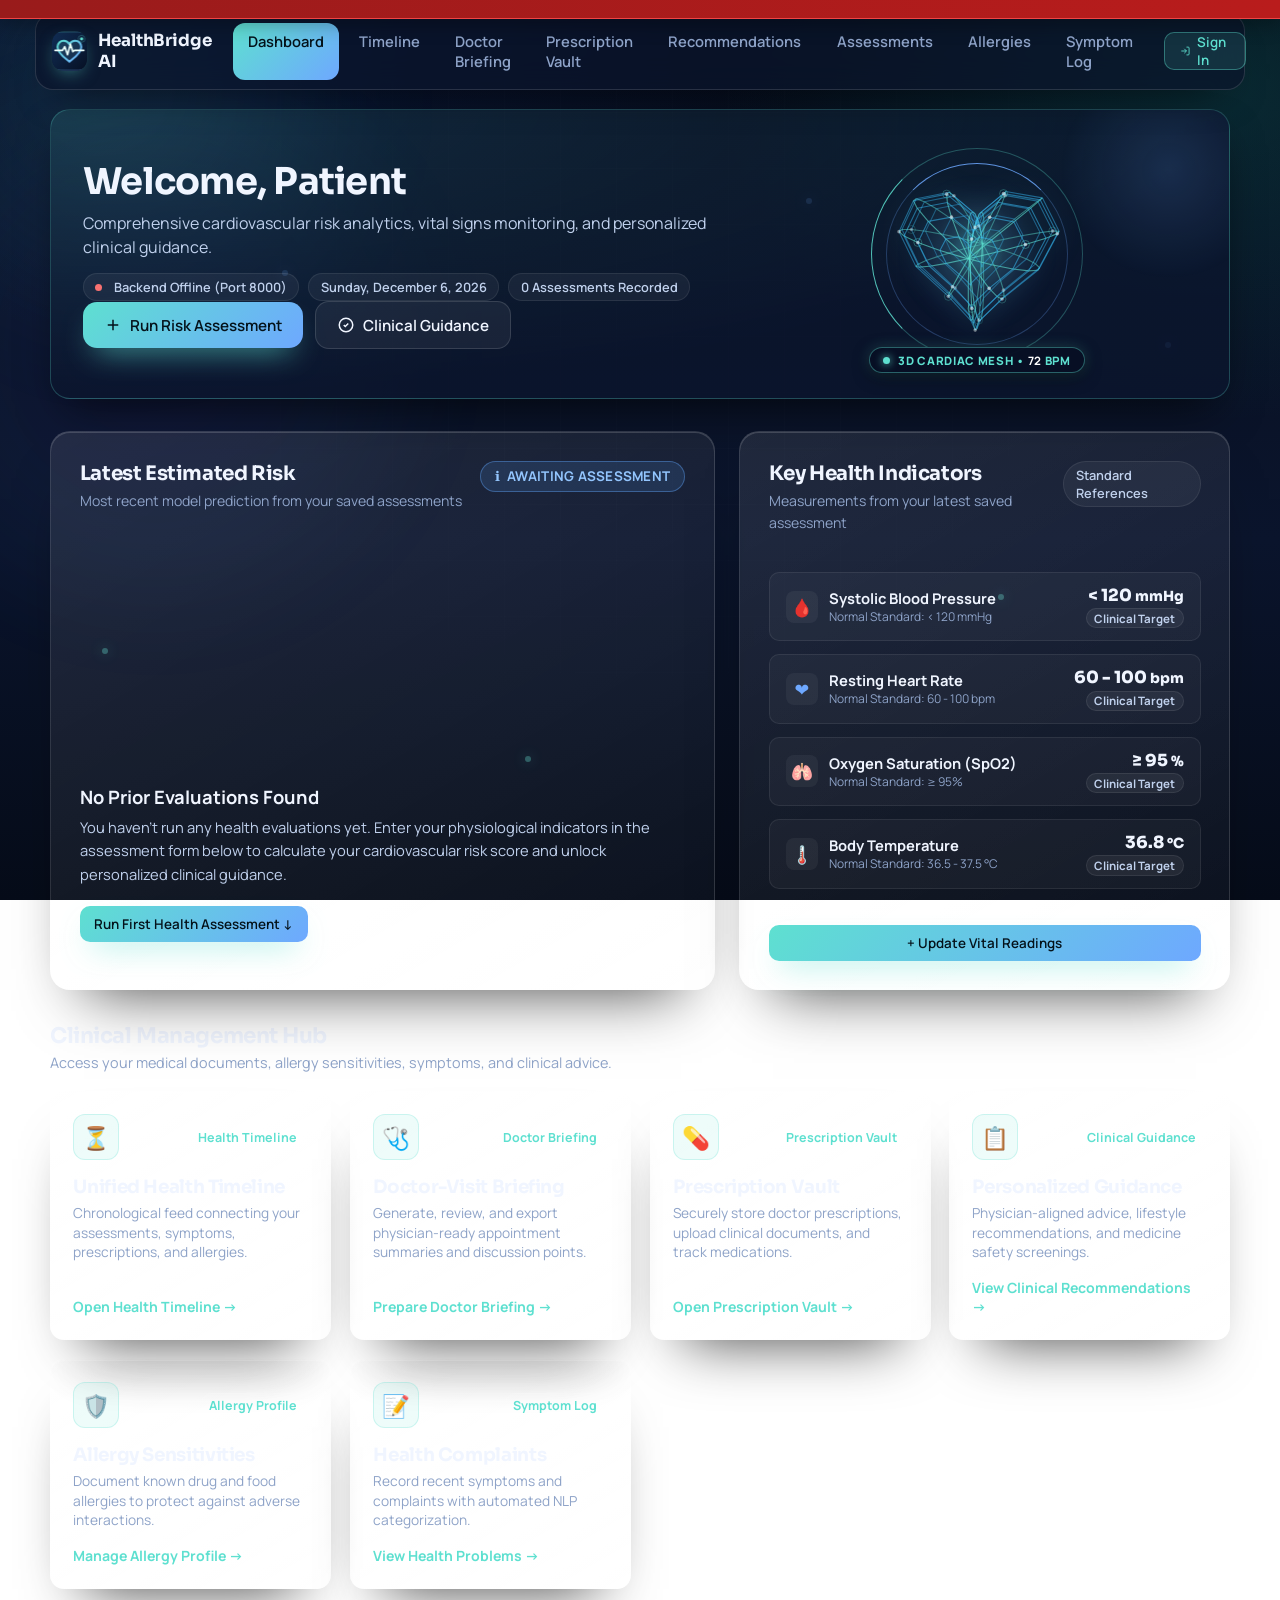
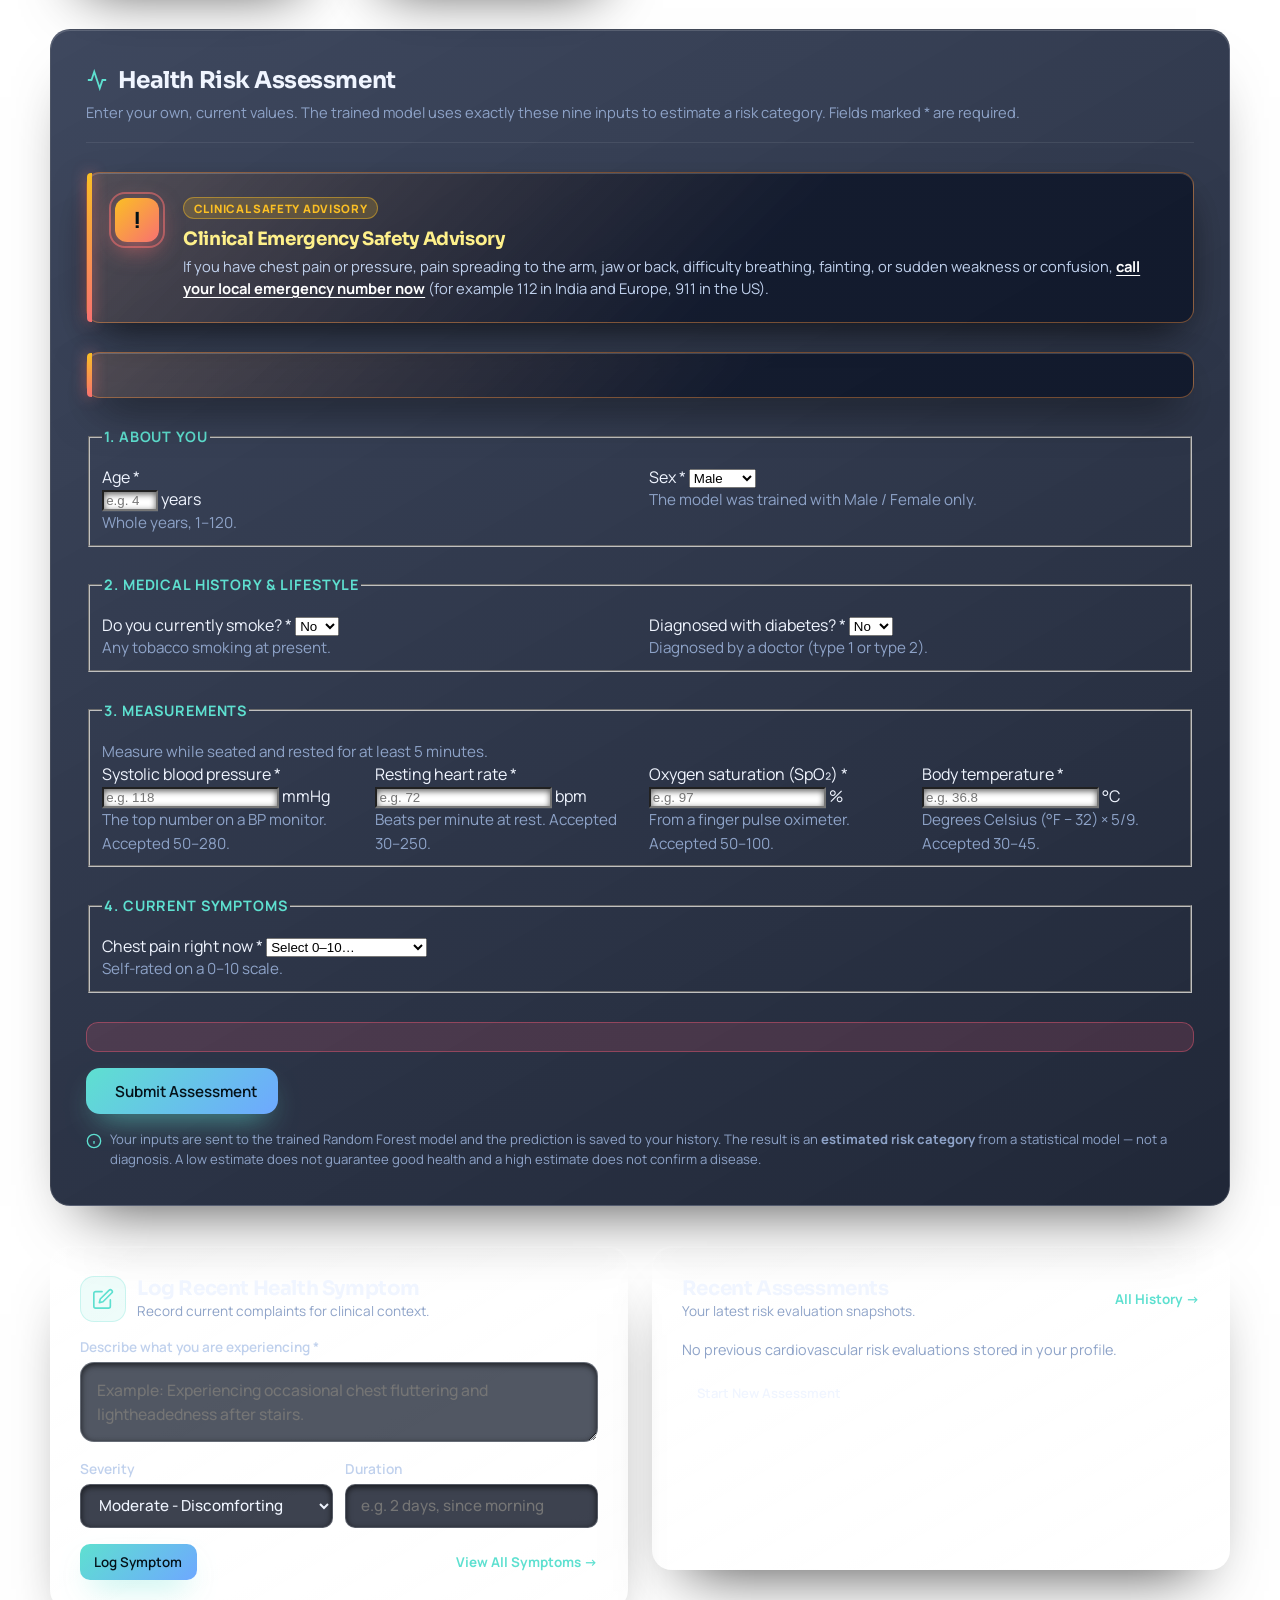
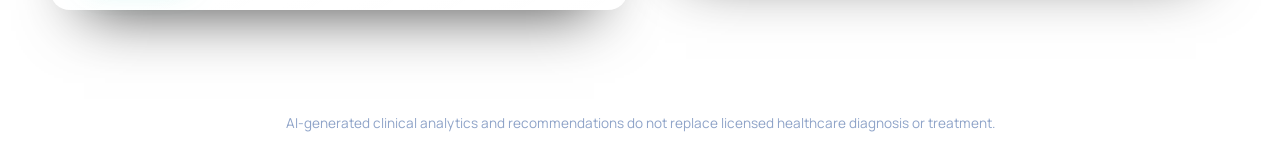
==== commit 01fba3f0: "Update wording from 'Heart Risk Assessment' to 'Health Risk Assessment'" ====
--- a/index.html
+++ b/index.html
@@ -207,7 +207,7 @@
             style="color:var(--primary)" aria-hidden="true">
             <path d="M22 12h-4l-3 9L9 3l-3 9H2" />
           </svg>
-          Heart Risk Assessment
+          Health Risk Assessment
         </h2>
         <p>Enter your own, current values. The trained model uses exactly these nine inputs to estimate a risk category.
           Fields marked <span class="req" aria-hidden="true">*</span><span class="sr">with an asterisk</span> are
